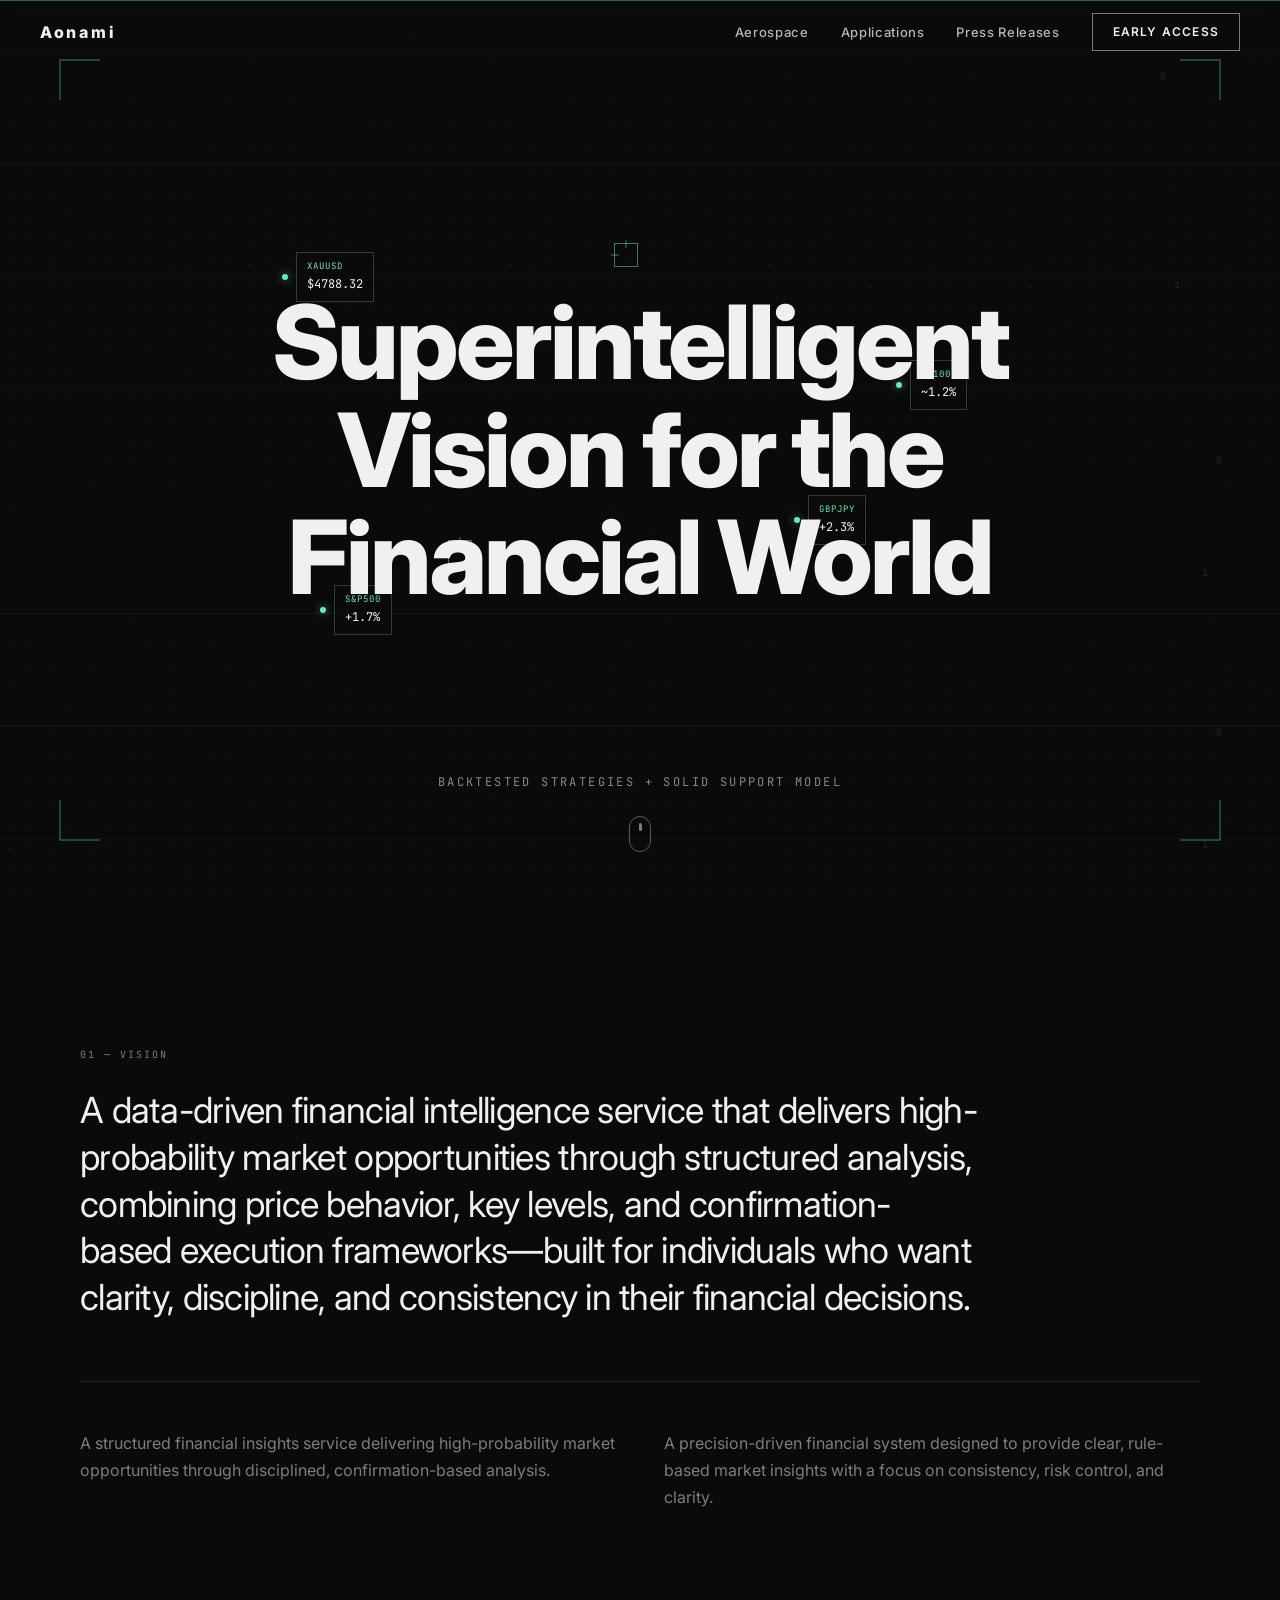
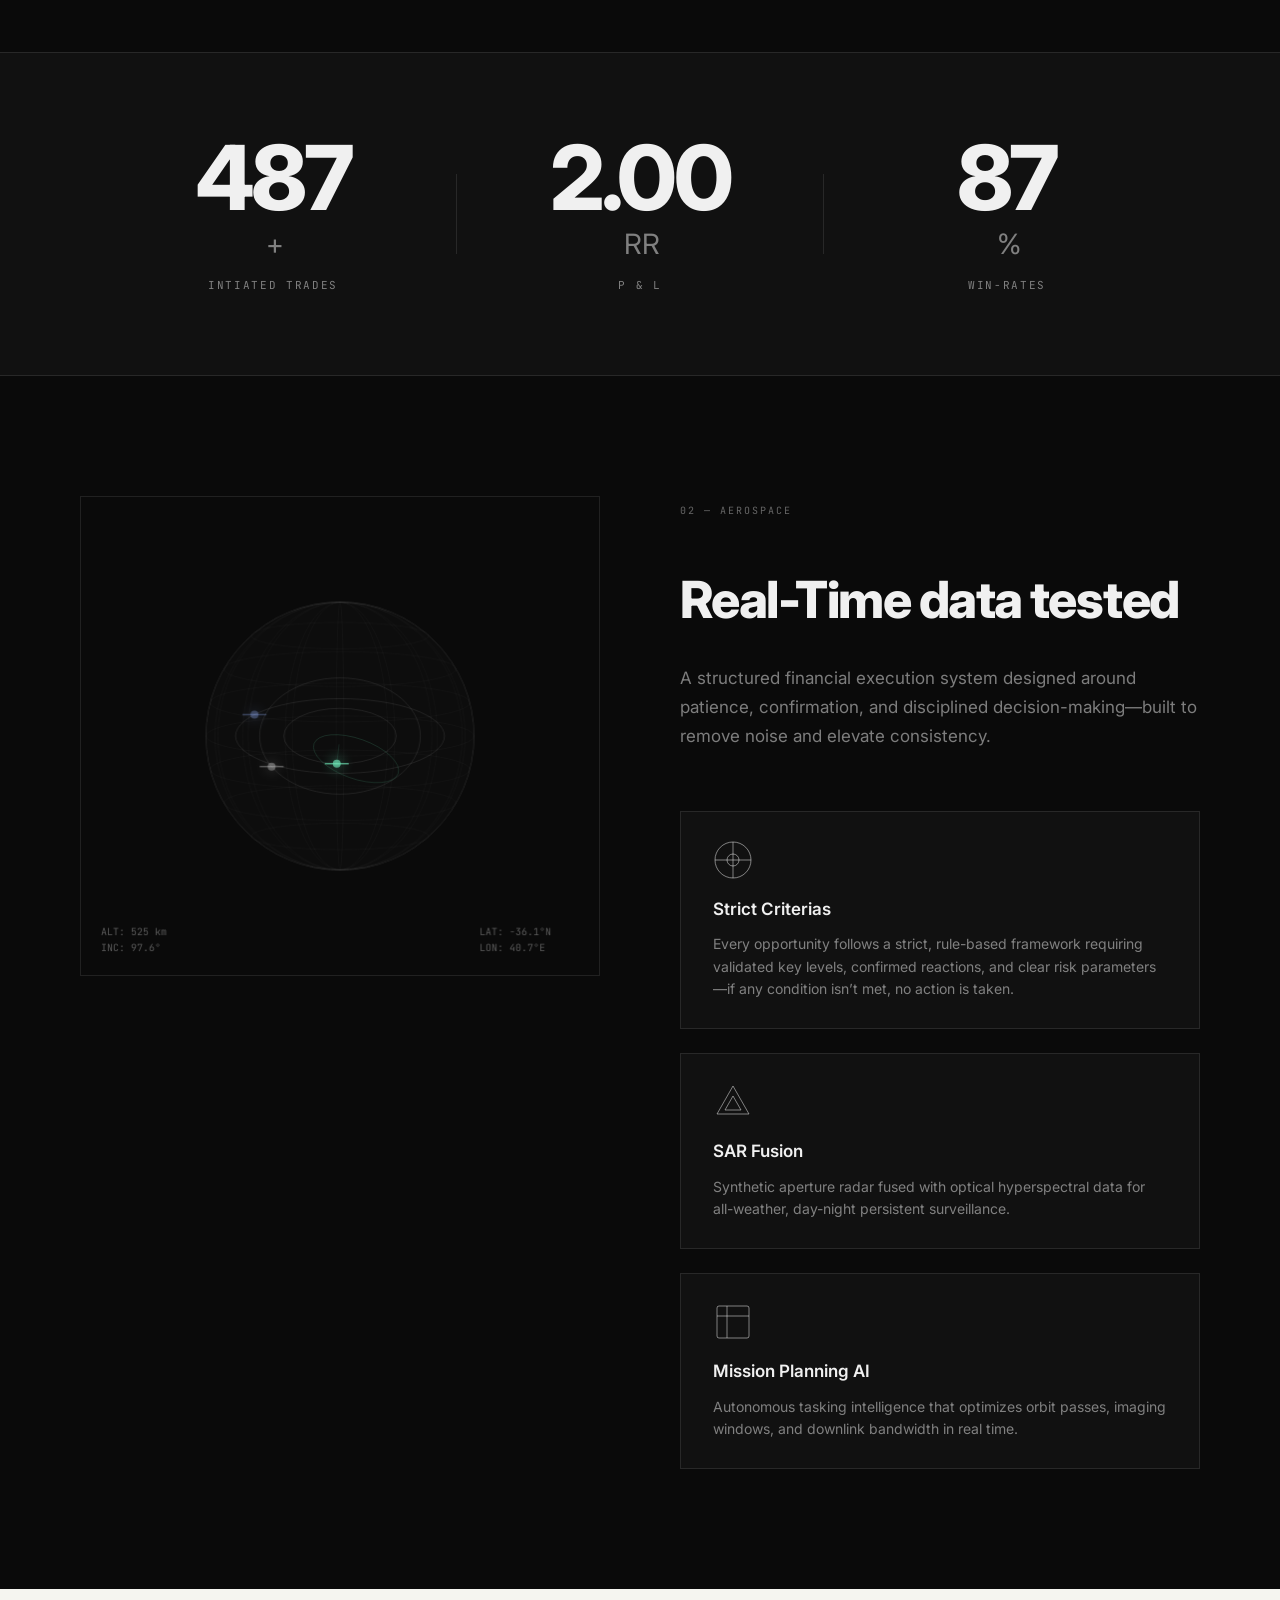
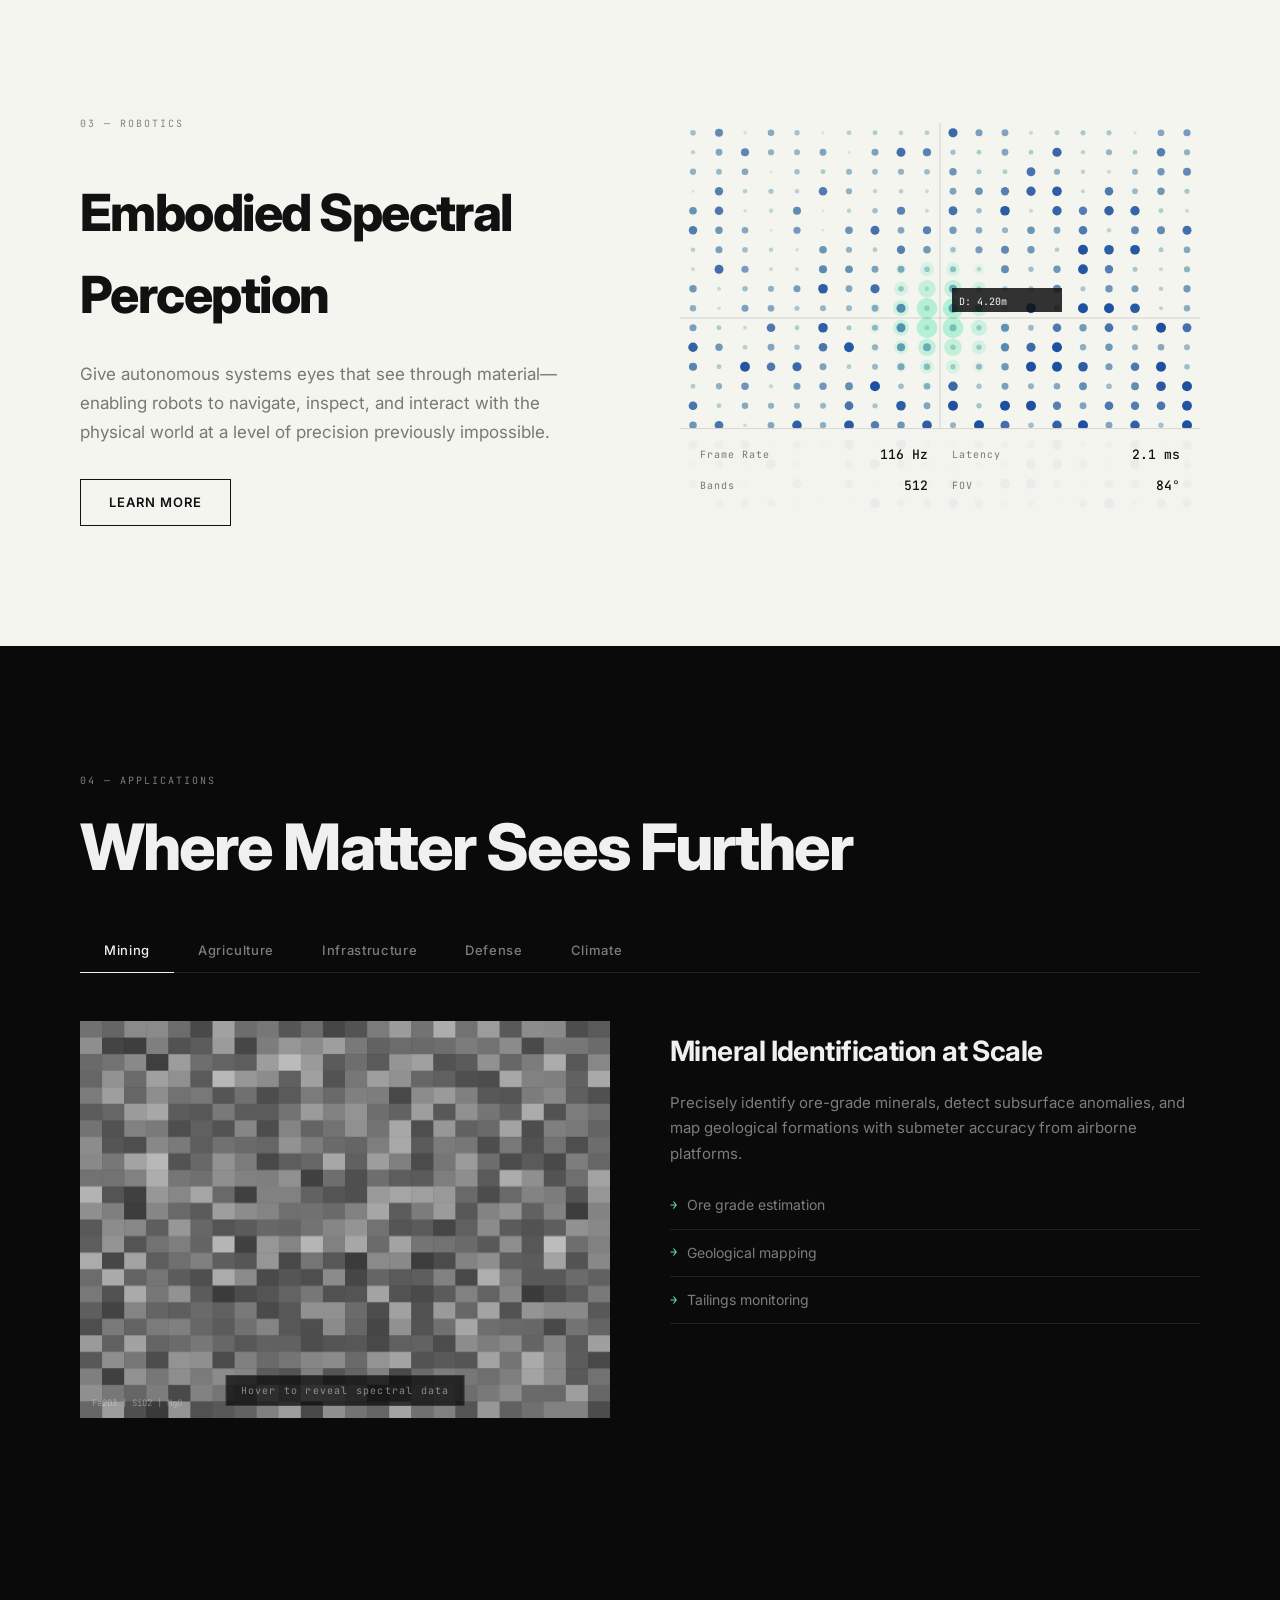
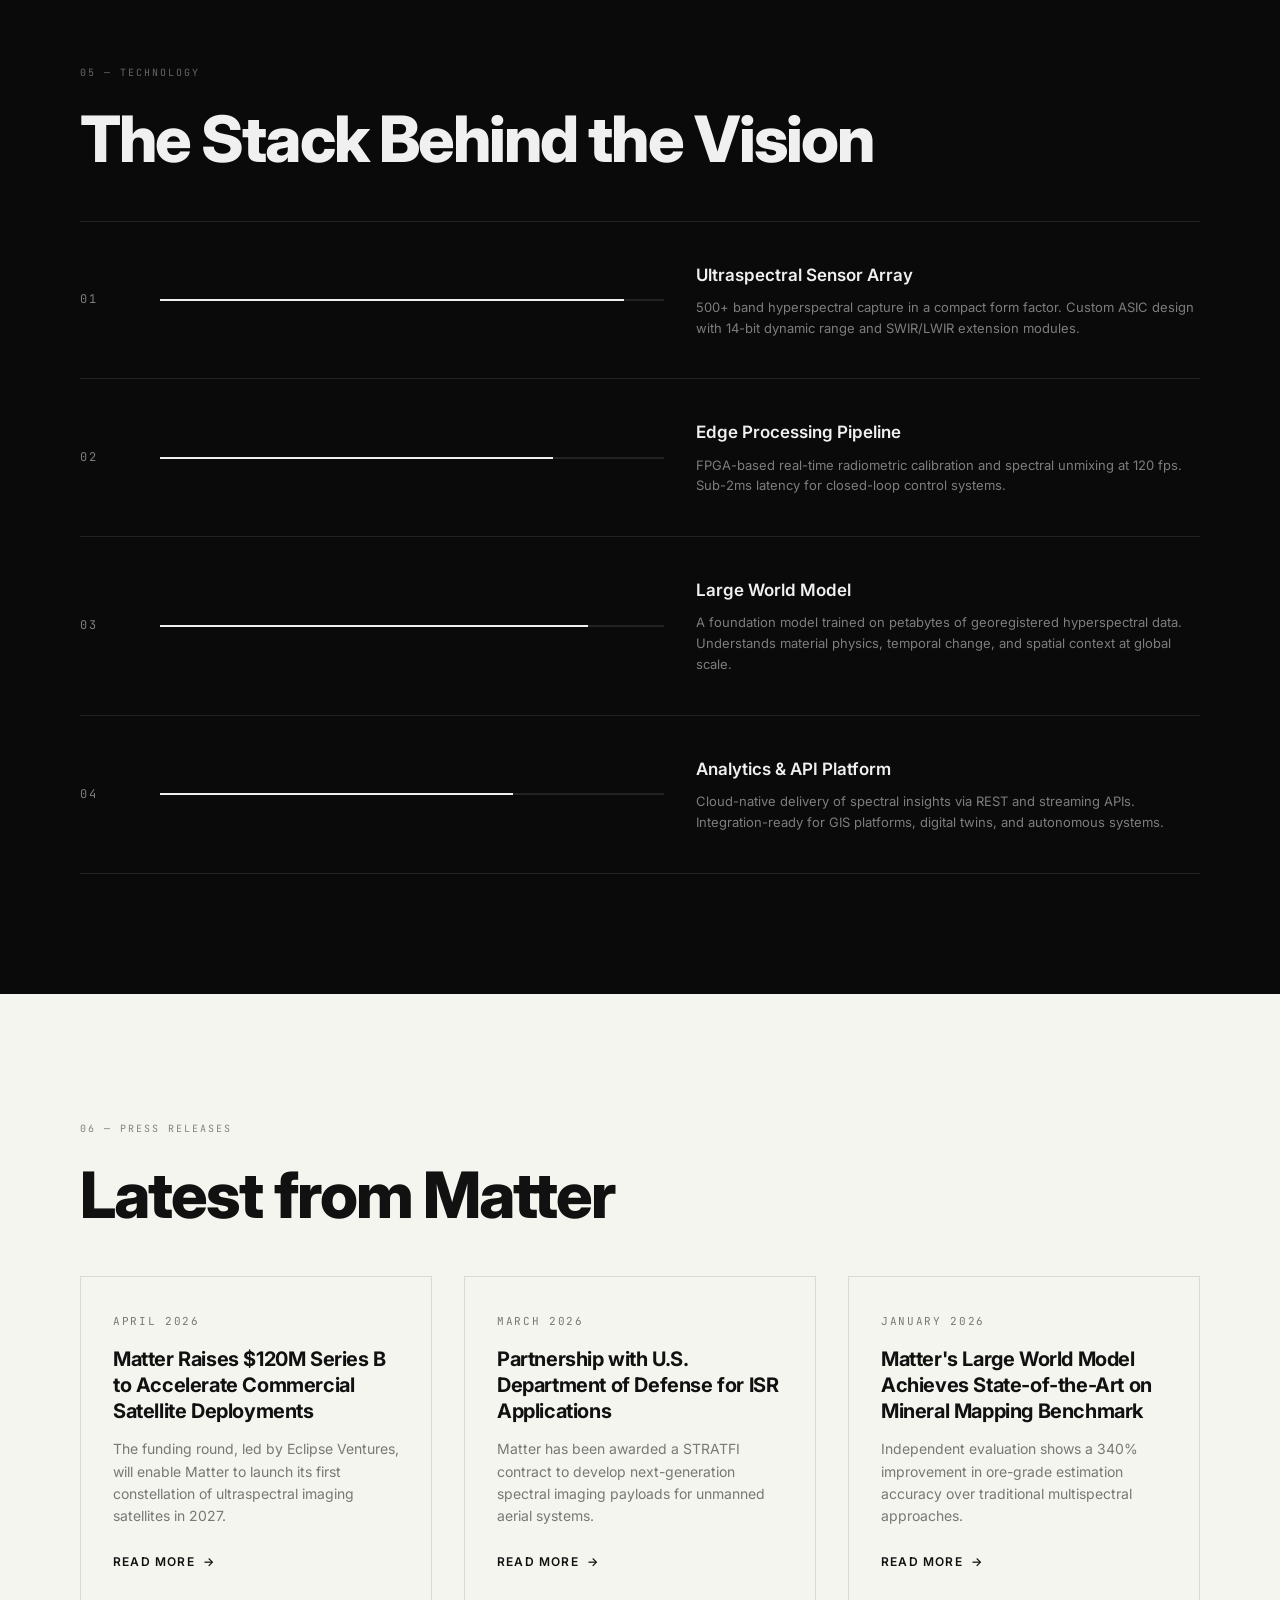
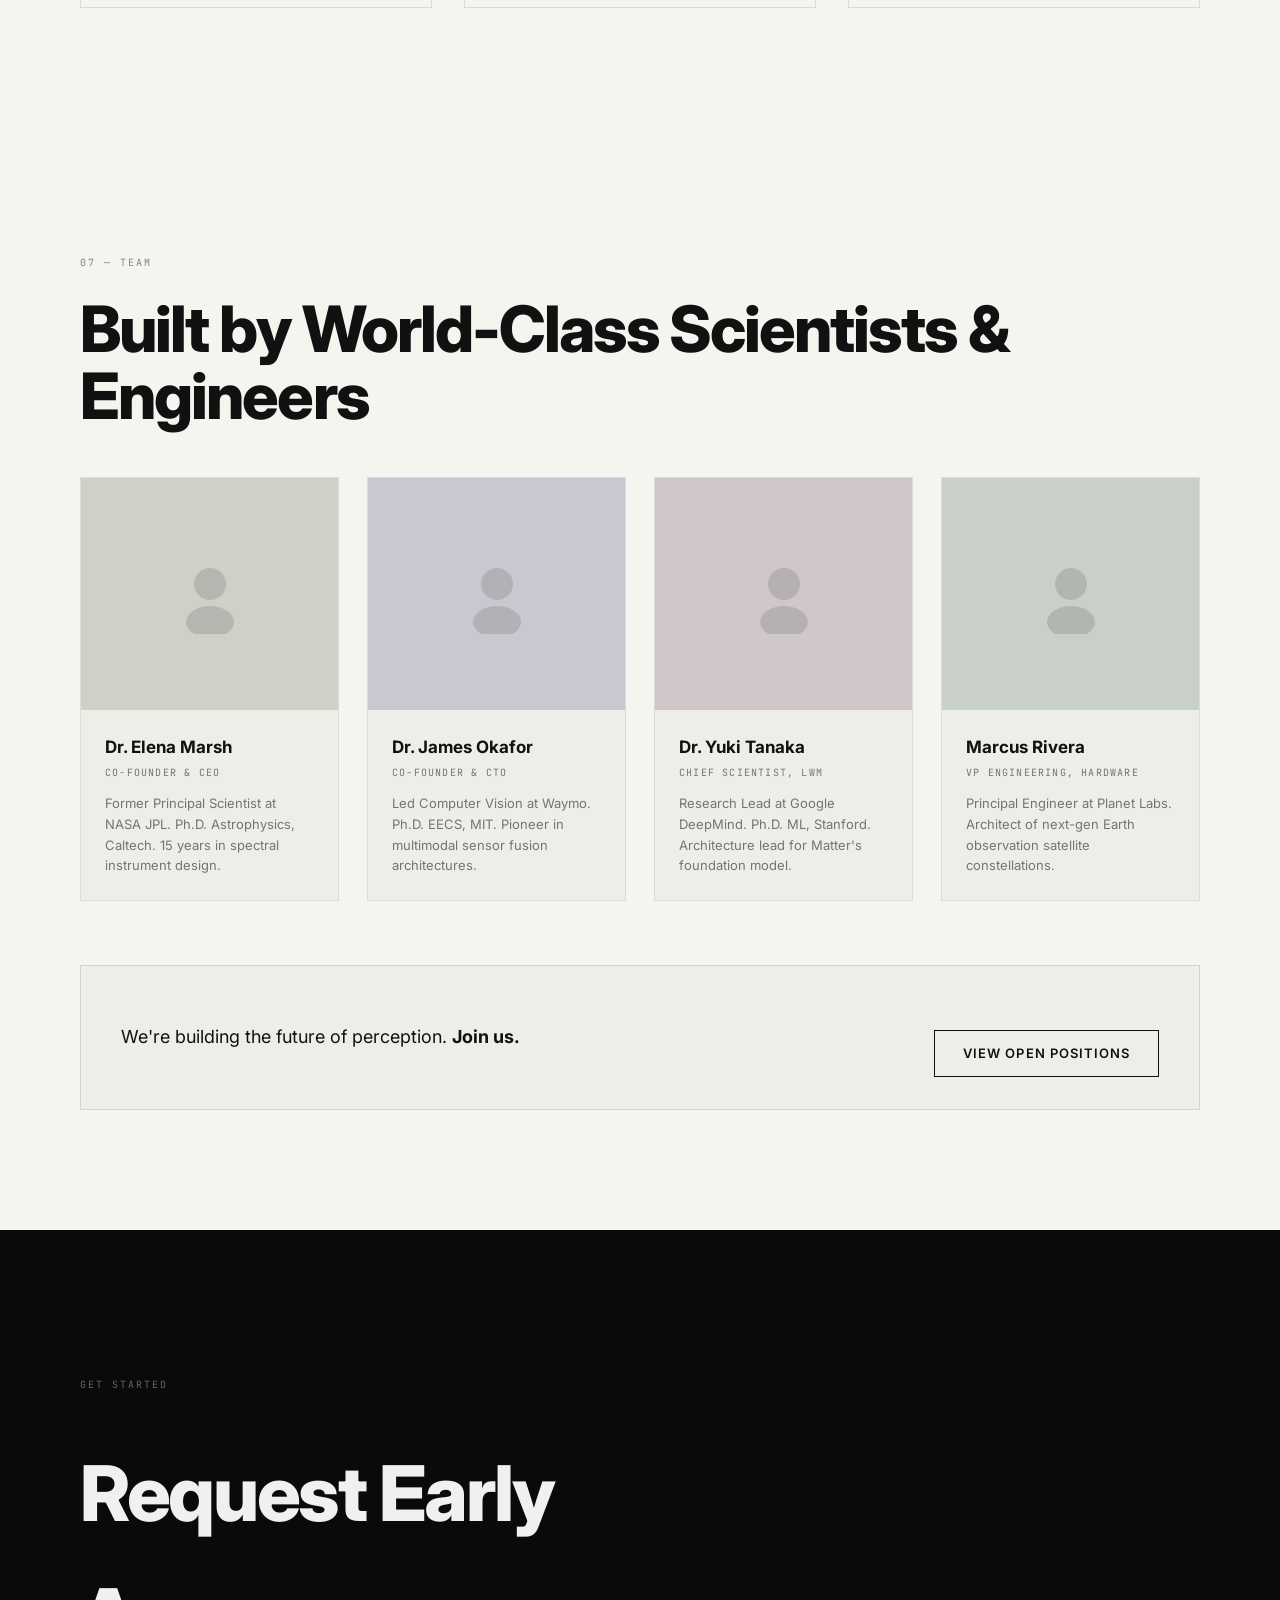
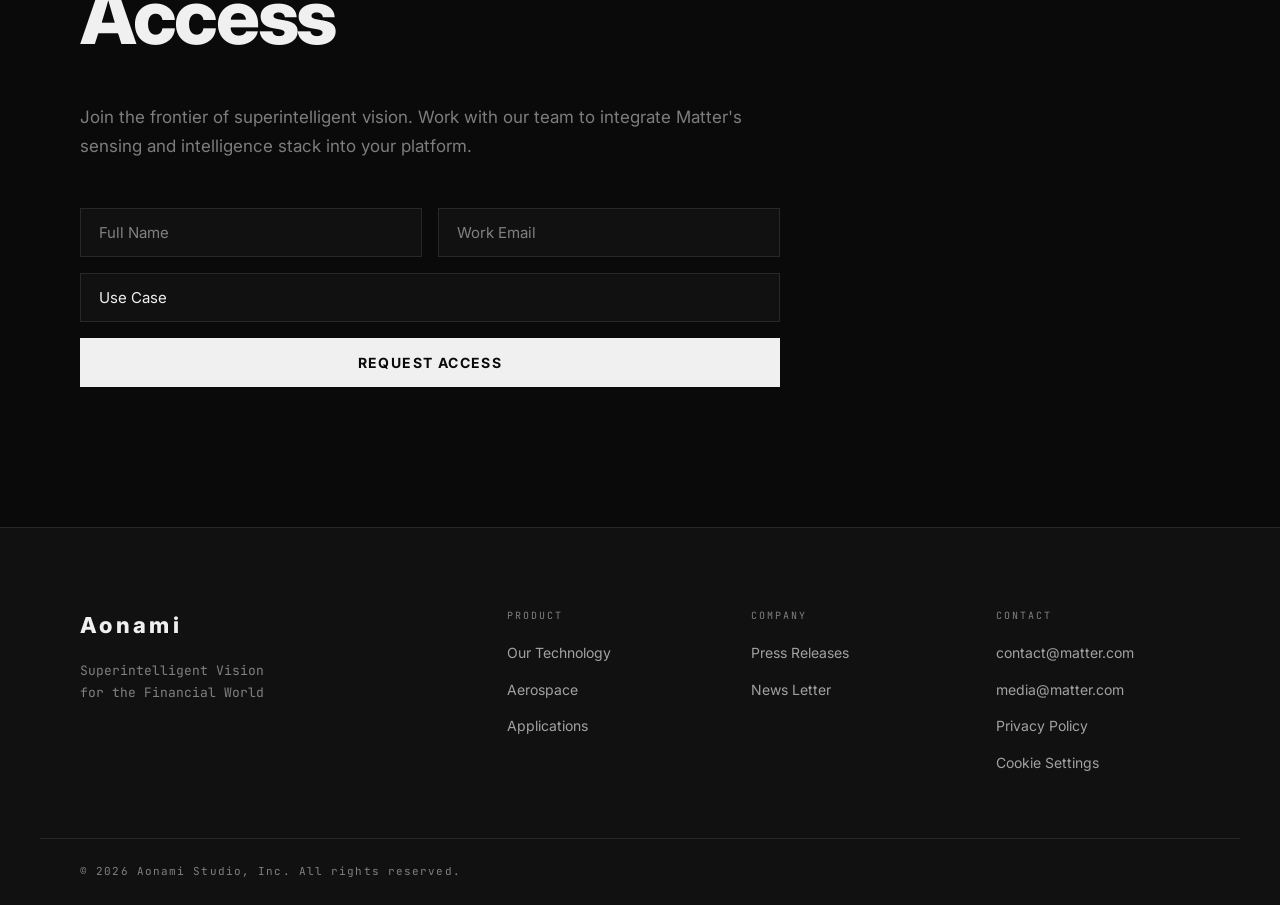
==== index.html @ 0e40943f "Update index.html" ====
<!DOCTYPE html>
<html lang="en">
<head>
  <meta charset="UTF-8" />
  <meta name="viewport" content="width=device-width, initial-scale=1.0" />
  <title>Aonami — Superintelligent Vision for the finance world </title>
  <meta name="description" content="Matter builds breakthrough imaging technology and large world models for superintelligent vision across aerospace, robotics, and applications." />
  <link rel="preconnect" href="https://fonts.googleapis.com" />
  <link rel="preconnect" href="https://fonts.gstatic.com" crossorigin />
  <link href="https://fonts.googleapis.com/css2?family=Inter:wght@300;400;500;600;700;800;900&family=JetBrains+Mono:wght@400;500&display=swap" rel="stylesheet" />
  <link rel="stylesheet" href="style.css" />
</head>
<body>

  <!-- Navigation -->
  <nav id="navbar" class="navbar">
    <div class="nav-inner">
      <a href="#" class="nav-logo" id="logo-link">
        <svg class="logo-svg" viewBox="0 0 80 20" fill="none">
          <text x="0" y="16" font-family="Inter" font-weight="800" font-size="16" fill="currentColor">Aonami</text>
        </svg>
      </a>
      <div class="nav-links" id="nav-links">
        <a href="aerospace.html"    class="nav-link" data-nav="aerospace">Aerospace</a>
        <a href="applications.html" class="nav-link" data-nav="applications">Applications</a>
        <a href="#press"            class="nav-link" data-nav="press">Press Releases</a>
        <a href="#access"           class="nav-cta"  id="early-access-btn">Early Access</a>
      </div>
      <button class="nav-hamburger" id="hamburger" aria-label="Menu">
        <span></span><span></span><span></span>
      </button>
    </div>
  </nav>

  <!-- Mobile Menu -->
  <div class="mobile-menu" id="mobile-menu">
    <div class="mobile-menu-inner">
      <a href="aerospace.html"    class="mobile-link">Aerospace</a>
      <a href="applications.html" class="mobile-link">Applications</a>
      <a href="#press"            class="mobile-link">Press Releases</a>
      <a href="#access"           class="mobile-link mobile-cta">Early Access</a>
    </div>
  </div>

  <!-- ==================== HERO SECTION ==================== -->
  <section class="hero" id="hero">
    <div class="hero-video-wrap">
      <canvas id="hero-canvas"></canvas>
      <div class="hero-scan-overlay">
        <div class="scan-line" id="scan-line"></div>
      </div>
      <!-- Floating technical labels -->
      <div class="tech-label" id="label-1" style="top:28%; left:22%;">
        <span class="label-dot"></span>
        <div class="label-content">
          <span class="label-title mono">XAUUSD</span>
          <span class="label-value mono">$4788.32</span>
        </div>
      </div>
      <div class="tech-label" id="label-2" style="top:55%; left:62%;">
        <span class="label-dot"></span>
        <div class="label-content">
          <span class="label-title mono">GBPJPY</span>
          <span class="label-value mono">+2.3%</span>
        </div>
      </div>
      <div class="tech-label" id="label-3" style="top:40%; left:70%;">
        <span class="label-dot"></span>
        <div class="label-content">
          <span class="label-title mono">NQ100</span>
          <span class="label-value mono">~1.2%</span>
        </div>
      </div>
      <div class="tech-label" id="label-4" style="top:65%; left:25%;">
        <span class="label-dot"></span>
        <div class="label-content">
          <span class="label-title mono">S&P500</span>
          <span class="label-value mono">+1.7%</span>
        </div>
      </div>
      <div class="cross-hair" id="crosshair-1" style="top:27%; left:48%;"></div>
      <div class="cross-hair" id="crosshair-2" style="top:60%; left:35%;"></div>
    </div>

    <div class="hero-content">
      <h1 class="hero-headline" id="hero-headline">
        <span class="hero-line" id="hero-line-1">Superintelligent</span>
        <span class="hero-line" id="hero-line-2">Vision for the</span>
        <span class="hero-line" id="hero-line-3">Financial World</span>
      </h1>
    </div>
    <div class="hero-bottom">
      <p class="hero-sub" id="hero-sub">Backtested Strategies + Solid Support Model</p>
      <div class="scroll-indicator" id="scroll-indicator">
        <div class="scroll-mouse">
          <div class="scroll-wheel"></div>
        </div>
      </div>
    </div>
  </section>

  <!-- ==================== VISION SECTION ==================== -->
  <section class="vision-section" id="vision">
    <div class="container">
      <div class="reveal-block" data-reveal>
        <span class="section-tag mono">01 — VISION</span>
      </div>
      <div class="vision-text-wrap">
        <p class="vision-lead reveal-block" data-reveal>
         A data-driven financial intelligence service that delivers high-probability market opportunities through structured analysis, combining price behavior, key levels, and confirmation-based execution frameworks—built for individuals who want clarity, discipline, and consistency in their financial decisions.
        </p>
        <div class="vision-cols">
          <div class="vision-col reveal-block" data-reveal>
            <p>A structured financial insights service delivering high-probability market opportunities through disciplined, confirmation-based analysis.</p>
          </div>
          <div class="vision-col reveal-block" data-reveal>
            <p>A precision-driven financial system designed to provide clear, rule-based market insights with a focus on consistency, risk control, and clarity.</p>
          </div>
        </div>
      </div>
    </div>
  </section>

  <!-- ==================== COUNTDOWN / STATS ==================== -->
  <section class="stats-section" id="stats">
    <div class="stats-inner">
      <div class="stat-item reveal-block" data-reveal>
        <span class="stat-num" data-count="487">0</span>
        <span class="stat-unit">+</span>
        <span class="stat-label mono">Intiated Trades</span>
      </div>
      <div class="stat-divider"></div>
      <div class="stat-item reveal-block" data-reveal>
        <span class="stat-num" data-count="2:1">0</span>
        <span class="stat-unit">RR</span>
        <span class="stat-label mono">P & L</span>
      </div>
      <div class="stat-divider"></div>
      <div class="stat-item reveal-block" data-reveal>
        <span class="stat-num" data-count="87">0</span>
        <span class="stat-unit">%</span>
        <span class="stat-label mono">Win-rates</span>
      </div>
    </div>
  </section>

  <!-- ==================== AEROSPACE SECTION ==================== -->
  <section class="feature-section dark-section" id="aerospace">
    <div class="feature-sticky-wrap">
      <div class="feature-visual">
        <canvas id="satellite-canvas"></canvas>
      </div>
      <div class="feature-content-stack">
        <div class="feature-intro reveal-block" data-reveal>
          <span class="section-tag mono light-tag">02 — AEROSPACE</span>
          <h2 class="feature-heading">Real-Time data tested</h2>
          <p class="feature-body">A structured financial execution system designed around patience, confirmation, and disciplined decision-making—built to remove noise and elevate consistency.</p>
        </div>
        <div class="feature-cards">
          <div class="feat-card reveal-block" data-reveal>
            <div class="feat-card-icon">
              <svg viewBox="0 0 40 40" fill="none">
                <circle cx="20" cy="20" r="18" stroke="currentColor" stroke-width="1"/>
                <circle cx="20" cy="20" r="6" stroke="currentColor" stroke-width="1"/>
                <line x1="20" y1="2" x2="20" y2="38" stroke="currentColor" stroke-width="1"/>
                <line x1="2" y1="20" x2="38" y2="20" stroke="currentColor" stroke-width="1"/>
              </svg>
            </div>
            <h3>Strict Criterias</h3>
            <p>Every opportunity follows a strict, rule-based framework requiring validated key levels, confirmed reactions, and clear risk parameters—if any condition isn’t met, no action is taken.</p>
          </div>
          <div class="feat-card reveal-block" data-reveal>
            <div class="feat-card-icon">
              <svg viewBox="0 0 40 40" fill="none">
                <path d="M20 4L36 32H4L20 4Z" stroke="currentColor" stroke-width="1"/>
                <path d="M20 14L28 28H12L20 14Z" stroke="currentColor" stroke-width="1"/>
              </svg>
            </div>
            <h3>SAR Fusion</h3>
            <p>Synthetic aperture radar fused with optical hyperspectral data for all-weather, day-night persistent surveillance.</p>
          </div>
          <div class="feat-card reveal-block" data-reveal>
            <div class="feat-card-icon">
              <svg viewBox="0 0 40 40" fill="none">
                <rect x="4" y="4" width="32" height="32" rx="2" stroke="currentColor" stroke-width="1"/>
                <path d="M4 14H36M14 4V36" stroke="currentColor" stroke-width="1"/>
              </svg>
            </div>
            <h3>Mission Planning AI</h3>
            <p>Autonomous tasking intelligence that optimizes orbit passes, imaging windows, and downlink bandwidth in real time.</p>
          </div>
        </div>
      </div>
    </div>
  </section>

  <!-- ==================== ROBOTICS SECTION ==================== -->
  <section class="feature-section light-section" id="robotics">
    <div class="container">
      <div class="split-layout">
        <div class="split-left">
          <span class="section-tag mono dark-tag reveal-block" data-reveal>03 — ROBOTICS</span>
          <h2 class="feature-heading dark reveal-block" data-reveal>Embodied Spectral Perception</h2>
          <p class="feature-body dark reveal-block" data-reveal>Give autonomous systems eyes that see through material—enabling robots to navigate, inspect, and interact with the physical world at a level of precision previously impossible.</p>
          <a href="#access" class="btn-outline dark-btn reveal-block" data-reveal>Learn More</a>
        </div>
        <div class="split-right reveal-block" data-reveal>
          <div class="robotics-visual">
            <canvas id="robotics-canvas"></canvas>
            <div class="spec-overlay">
              <div class="spec-row">
                <span class="mono spec-key">Frame Rate</span>
                <span class="mono spec-val" id="spec-fps">120 Hz</span>
              </div>
              <div class="spec-row">
                <span class="mono spec-key">Latency</span>
                <span class="mono spec-val" id="spec-lat">2.1 ms</span>
              </div>
              <div class="spec-row">
                <span class="mono spec-key">Bands</span>
                <span class="mono spec-val" id="spec-bands">512</span>
              </div>
              <div class="spec-row">
                <span class="mono spec-key">FOV</span>
                <span class="mono spec-val" id="spec-fov">84°</span>
              </div>
            </div>
          </div>
        </div>
      </div>
    </div>
  </section>

  <!-- ==================== APPLICATIONS ==================== -->
  <section class="apps-section" id="applications">
    <div class="container">
      <div class="reveal-block" data-reveal>
        <span class="section-tag mono">04 — APPLICATIONS</span>
        <h2 class="section-heading">Where Matter Sees Further</h2>
      </div>
      <div class="tabs-wrap">
        <div class="tabs-nav" id="tabs-nav">
          <button class="tab-btn active" data-tab="mining" id="tab-mining">Mining</button>
          <button class="tab-btn" data-tab="agriculture" id="tab-agriculture">Agriculture</button>
          <button class="tab-btn" data-tab="infrastructure" id="tab-infrastructure">Infrastructure</button>
          <button class="tab-btn" data-tab="defense" id="tab-defense">Defense</button>
          <button class="tab-btn" data-tab="climate" id="tab-climate">Climate</button>
        </div>
        <div class="tabs-content">
          <div class="tab-panel active" id="panel-mining">
            <div class="tab-visual">
              <canvas id="canvas-mining" class="app-canvas"></canvas>
              <div class="hover-reveal">
                <span class="mono">Hover to reveal spectral data</span>
              </div>
            </div>
            <div class="tab-info">
              <h3>Mineral Identification at Scale</h3>
              <p>Precisely identify ore-grade minerals, detect subsurface anomalies, and map geological formations with submeter accuracy from airborne platforms.</p>
              <ul class="spec-list">
                <li><span class="mono">→</span> Ore grade estimation</li>
                <li><span class="mono">→</span> Geological mapping</li>
                <li><span class="mono">→</span> Tailings monitoring</li>
              </ul>
            </div>
          </div>
          <div class="tab-panel" id="panel-agriculture">
            <div class="tab-visual">
              <canvas id="canvas-agriculture" class="app-canvas"></canvas>
              <div class="hover-reveal">
                <span class="mono">Hover to reveal spectral data</span>
              </div>
            </div>
            <div class="tab-info">
              <h3>Precision Crop Intelligence</h3>
              <p>Detect plant stress, soil moisture variability, and nutrient deficiencies before they become visible to the human eye—enabling targeted interventions.</p>
              <ul class="spec-list">
                <li><span class="mono">→</span> Crop stress detection</li>
                <li><span class="mono">→</span> Yield prediction</li>
                <li><span class="mono">→</span> Irrigation optimization</li>
              </ul>
            </div>
          </div>
          <div class="tab-panel" id="panel-infrastructure">
            <div class="tab-visual">
              <canvas id="canvas-infrastructure" class="app-canvas"></canvas>
              <div class="hover-reveal">
                <span class="mono">Hover to reveal spectral data</span>
              </div>
            </div>
            <div class="tab-info">
              <h3>Structural Integrity Mapping</h3>
              <p>Non-destructive inspection of bridges, pipelines, and buildings at scale. Identify material fatigue, moisture intrusion, and corrosion before failure.</p>
              <ul class="spec-list">
                <li><span class="mono">→</span> Corrosion detection</li>
                <li><span class="mono">→</span> Delamination mapping</li>
                <li><span class="mono">→</span> Thermal anomalies</li>
              </ul>
            </div>
          </div>
          <div class="tab-panel" id="panel-defense">
            <div class="tab-visual">
              <canvas id="canvas-defense" class="app-canvas"></canvas>
              <div class="hover-reveal">
                <span class="mono">Hover to reveal spectral data</span>
              </div>
            </div>
            <div class="tab-info">
              <h3>Intelligence, Surveillance & Reconnaissance</h3>
              <p>All-weather persistent surveillance with material discrimination, camouflage penetration, and autonomous threat classification at theater scale.</p>
              <ul class="spec-list">
                <li><span class="mono">→</span> Camouflage penetration</li>
                <li><span class="mono">→</span> Threat classification</li>
                <li><span class="mono">→</span> Change detection</li>
              </ul>
            </div>
          </div>
          <div class="tab-panel" id="panel-climate">
            <div class="tab-visual">
              <canvas id="canvas-climate" class="app-canvas"></canvas>
              <div class="hover-reveal">
                <span class="mono">Hover to reveal spectral data</span>
              </div>
            </div>
            <div class="tab-info">
              <h3>Environmental Monitoring</h3>
              <p>Track methane emissions, deforestation events, wildfire risk zones, and ocean health indicators with temporal persistence and global coverage.</p>
              <ul class="spec-list">
                <li><span class="mono">→</span> Emissions tracking</li>
                <li><span class="mono">→</span> Wildfire risk</li>
                <li><span class="mono">→</span> Ocean health</li>
              </ul>
            </div>
          </div>
        </div>
      </div>
    </div>
  </section>

  <!-- ==================== TECHNOLOGY SECTION ==================== -->
  <section class="tech-section dark-section" id="technology">
    <div class="container">
      <div class="reveal-block" data-reveal>
        <span class="section-tag mono light-tag">05 — TECHNOLOGY</span>
        <h2 class="section-heading light">The Stack Behind the Vision</h2>
      </div>
      <div class="tech-layers">
        <div class="tech-layer reveal-block" data-reveal>
          <div class="tech-layer-num mono">01</div>
          <div class="tech-layer-bar">
            <div class="tech-bar-fill" style="width:92%"></div>
          </div>
          <div class="tech-layer-info">
            <h3>Ultraspectral Sensor Array</h3>
            <p>500+ band hyperspectral capture in a compact form factor. Custom ASIC design with 14-bit dynamic range and SWIR/LWIR extension modules.</p>
          </div>
        </div>
        <div class="tech-layer reveal-block" data-reveal>
          <div class="tech-layer-num mono">02</div>
          <div class="tech-layer-bar">
            <div class="tech-bar-fill" style="width:78%"></div>
          </div>
          <div class="tech-layer-info">
            <h3>Edge Processing Pipeline</h3>
            <p>FPGA-based real-time radiometric calibration and spectral unmixing at 120 fps. Sub-2ms latency for closed-loop control systems.</p>
          </div>
        </div>
        <div class="tech-layer reveal-block" data-reveal>
          <div class="tech-layer-num mono">03</div>
          <div class="tech-layer-bar">
            <div class="tech-bar-fill" style="width:85%"></div>
          </div>
          <div class="tech-layer-info">
            <h3>Large World Model</h3>
            <p>A foundation model trained on petabytes of georegistered hyperspectral data. Understands material physics, temporal change, and spatial context at global scale.</p>
          </div>
        </div>
        <div class="tech-layer reveal-block" data-reveal>
          <div class="tech-layer-num mono">04</div>
          <div class="tech-layer-bar">
            <div class="tech-bar-fill" style="width:70%"></div>
          </div>
          <div class="tech-layer-info">
            <h3>Analytics & API Platform</h3>
            <p>Cloud-native delivery of spectral insights via REST and streaming APIs. Integration-ready for GIS platforms, digital twins, and autonomous systems.</p>
          </div>
        </div>
      </div>
    </div>
  </section>

  <!-- ==================== PRESS SECTION ==================== -->
  <section class="press-section light-section" id="press">
    <div class="container">
      <div class="reveal-block" data-reveal>
        <span class="section-tag mono dark-tag">06 — PRESS RELEASES</span>
        <h2 class="section-heading dark">Latest from Matter</h2>
      </div>
      <div class="press-grid">
        <article class="press-card reveal-block" data-reveal>
          <span class="press-date mono">April 2026</span>
          <h3 class="press-title">Matter Raises $120M Series B to Accelerate Commercial Satellite Deployments</h3>
          <p class="press-excerpt">The funding round, led by Eclipse Ventures, will enable Matter to launch its first constellation of ultraspectral imaging satellites in 2027.</p>
          <a href="#" class="press-link" aria-label="Read press release">Read More <span class="arrow">→</span></a>
        </article>
        <article class="press-card reveal-block" data-reveal>
          <span class="press-date mono">March 2026</span>
          <h3 class="press-title">Partnership with U.S. Department of Defense for ISR Applications</h3>
          <p class="press-excerpt">Matter has been awarded a STRATFI contract to develop next-generation spectral imaging payloads for unmanned aerial systems.</p>
          <a href="#" class="press-link" aria-label="Read press release">Read More <span class="arrow">→</span></a>
        </article>
        <article class="press-card reveal-block" data-reveal>
          <span class="press-date mono">January 2026</span>
          <h3 class="press-title">Matter's Large World Model Achieves State-of-the-Art on Mineral Mapping Benchmark</h3>
          <p class="press-excerpt">Independent evaluation shows a 340% improvement in ore-grade estimation accuracy over traditional multispectral approaches.</p>
          <a href="#" class="press-link" aria-label="Read press release">Read More <span class="arrow">→</span></a>
        </article>
      </div>
    </div>
  </section>

  <!-- ==================== TEAM SECTION ==================== -->
  <section class="team-section" id="team" style="background:#F5F5F0;">
    <div class="container">
      <div class="reveal-block" data-reveal>
        <span class="section-tag mono dark-tag">07 — TEAM</span>
        <h2 class="section-heading dark">Built by World-Class Scientists & Engineers</h2>
      </div>
      <div class="team-grid">
        <div class="team-card reveal-block" data-reveal>
          <div class="team-avatar" style="background:#D0D0C8;">
            <svg viewBox="0 0 80 80" fill="none"><circle cx="40" cy="30" r="16" fill="#888"/><ellipse cx="40" cy="68" rx="24" ry="16" fill="#888"/></svg>
          </div>
          <div class="team-info">
            <h3>Dr. Elena Marsh</h3>
            <span class="team-role mono">Co-Founder & CEO</span>
            <p>Former Principal Scientist at NASA JPL. Ph.D. Astrophysics, Caltech. 15 years in spectral instrument design.</p>
          </div>
        </div>
        <div class="team-card reveal-block" data-reveal>
          <div class="team-avatar" style="background:#C8C8D0;">
            <svg viewBox="0 0 80 80" fill="none"><circle cx="40" cy="30" r="16" fill="#888"/><ellipse cx="40" cy="68" rx="24" ry="16" fill="#888"/></svg>
          </div>
          <div class="team-info">
            <h3>Dr. James Okafor</h3>
            <span class="team-role mono">Co-Founder & CTO</span>
            <p>Led Computer Vision at Waymo. Ph.D. EECS, MIT. Pioneer in multimodal sensor fusion architectures.</p>
          </div>
        </div>
        <div class="team-card reveal-block" data-reveal>
          <div class="team-avatar" style="background:#D0C8C8;">
            <svg viewBox="0 0 80 80" fill="none"><circle cx="40" cy="30" r="16" fill="#888"/><ellipse cx="40" cy="68" rx="24" ry="16" fill="#888"/></svg>
          </div>
          <div class="team-info">
            <h3>Dr. Yuki Tanaka</h3>
            <span class="team-role mono">Chief Scientist, LWM</span>
            <p>Research Lead at Google DeepMind. Ph.D. ML, Stanford. Architecture lead for Matter's foundation model.</p>
          </div>
        </div>
        <div class="team-card reveal-block" data-reveal>
          <div class="team-avatar" style="background:#C8D0C8;">
            <svg viewBox="0 0 80 80" fill="none"><circle cx="40" cy="30" r="16" fill="#888"/><ellipse cx="40" cy="68" rx="24" ry="16" fill="#888"/></svg>
          </div>
          <div class="team-info">
            <h3>Marcus Rivera</h3>
            <span class="team-role mono">VP Engineering, Hardware</span>
            <p>Principal Engineer at Planet Labs. Architect of next-gen Earth observation satellite constellations.</p>
          </div>
        </div>
      </div>
      <div class="join-bar reveal-block" data-reveal>
        <span>We're building the future of perception. <strong>Join us.</strong></span>
        <a href="#" class="btn-outline dark-btn">View Open Positions</a>
      </div>
    </div>
  </section>

  <!-- ==================== EARLY ACCESS CTA ==================== -->
  <section class="cta-section dark-section" id="access">
    <div class="container">
      <div class="cta-inner reveal-block" data-reveal>
        <span class="section-tag mono light-tag">GET STARTED</span>
        <h2 class="cta-headline">Request Early Access</h2>
        <p class="cta-sub">Join the frontier of superintelligent vision. Work with our team to integrate Matter's sensing and intelligence stack into your platform.</p>
        <form class="access-form" id="access-form">
          <div class="form-row">
            <input type="text" placeholder="Full Name" class="form-input" id="form-name" required />
            <input type="email" placeholder="Work Email" class="form-input" id="form-email" required />
          </div>
          <div class="form-row single">
            <select class="form-input form-select" id="form-use-case" required>
              <option value="" disabled selected>Use Case</option>
              <option value="aerospace">Aerospace</option>
              <option value="robotics">Robotics</option>
              <option value="mining">Mining</option>
              <option value="agriculture">Agriculture</option>
              <option value="infrastructure">Infrastructure</option>
              <option value="defense">Defense</option>
              <option value="other">Other</option>
            </select>
          </div>
          <button type="submit" class="btn-primary" id="form-submit">Request Access</button>
        </form>
      </div>
    </div>
  </section>

  <!-- ==================== FOOTER ==================== -->
  <footer class="site-footer" id="footer">
    <div class="footer-inner">
      <div class="footer-brand">
        <span class="footer-logo">Aonami</span>
        <p class="footer-tagline mono">Superintelligent Vision<br>for the Financial World</p>
      </div>
      <div class="footer-cols">
        <div class="footer-col">
          <span class="footer-col-title mono">Product</span>
          <a href="#technology">Our Technology</a>
          <a href="#aerospace">Aerospace</a>
          <a href="#applications">Applications</a>
        </div>
        <div class="footer-col">
          <span class="footer-col-title mono">Company</span>
          <a href="#press">Press Releases</a>
          <a href="#access">News Letter</a>
        </div>
        <div class="footer-col">
          <span class="footer-col-title mono">Contact</span>
          <a href="mailto:contact@matter.com">contact@matter.com</a>
          <a href="mailto:media@matter.com">media@matter.com</a>
          <a href="#">Privacy Policy</a>
          <a href="#">Cookie Settings</a>
        </div>
      </div>
    </div>
    <div class="footer-bottom">
      <span class="mono">© 2026 Aonami Studio, Inc. All rights reserved.</span>
    </div>
  </footer>

  <script src="script.js"></script>
</body>
</html>
---- style.css ----
/* ============================================================
   MATTER — MAIN STYLESHEET
   Flat background, no gradients/glassmorphism
   ============================================================ */

/* ---- TOKENS ---- */
:root {
  --color-bg: #0A0A0A;
  --color-bg-light: #F5F5F0;
  --color-surface: #111111;
  --color-surface-2: #181818;
  --color-text: #F0F0F0;
  --color-text-dim: rgba(240,240,240,0.5);
  --color-text-dark: #111111;
  --color-text-dark-dim: rgba(17,17,17,0.55);
  --color-accent: #E8E0D0;
  --color-accent-2: #C8C0B0;
  --color-border: rgba(240,240,240,0.1);
  --color-border-dark: rgba(17,17,17,0.12);
  --color-dot: #6EE7B7;
  --font-sans: 'Inter', system-ui, sans-serif;
  --font-mono: 'JetBrains Mono', 'Courier New', monospace;
  --nav-h: 64px;
  --ease-out: cubic-bezier(0.16, 1, 0.3, 1);
  --ease-in-out: cubic-bezier(0.45, 0, 0.55, 1);
  --trans-fast: 0.2s;
  --trans-med: 0.45s;
  --trans-slow: 0.8s;
}

/* ---- RESET ---- */
*, *::before, *::after { box-sizing: border-box; margin: 0; padding: 0; }
html { scroll-behavior: smooth; font-size: 16px; }
body {
  font-family: var(--font-sans);
  background: var(--color-bg);
  color: var(--color-text);
  overflow-x: hidden;
  line-height: 1.6;
  -webkit-font-smoothing: antialiased;
}
a { text-decoration: none; color: inherit; }
ul { list-style: none; }
button { cursor: pointer; font-family: inherit; }
input, select, textarea { font-family: inherit; }
.mono { font-family: var(--font-mono); }

/* ---- LAYOUT ---- */
.container {
  max-width: 1200px;
  margin: 0 auto;
  padding: 0 40px;
}
section { position: relative; }

/* ============================================================
   NAVIGATION
   ============================================================ */
.navbar {
  position: fixed;
  top: 0; left: 0; right: 0;
  z-index: 1000;
  height: var(--nav-h);
  background: transparent;
  transition: background var(--trans-med) var(--ease-out),
              border-bottom var(--trans-med) var(--ease-out);
}
.navbar.scrolled {
  background: rgba(10,10,10,0.97);
  border-bottom: 1px solid var(--color-border);
}
.navbar.light-nav {
  background: rgba(245,245,240,0.97);
  border-bottom: 1px solid var(--color-border-dark);
}
.nav-inner {
  max-width: 1400px;
  margin: 0 auto;
  padding: 0 40px;
  height: 100%;
  display: flex;
  align-items: center;
  justify-content: space-between;
}
.nav-logo {
  font-family: var(--font-sans);
  font-weight: 800;
  font-size: 18px;
  letter-spacing: 0.15em;
  color: var(--color-text);
  transition: opacity var(--trans-fast);
  display: flex;
  align-items: center;
}
.nav-logo .logo-svg { height: 20px; width: auto; }
.navbar.light-nav .nav-logo { color: var(--color-text-dark); }
.nav-logo:hover { opacity: 0.7; }

.nav-links {
  display: flex;
  align-items: center;
  gap: 32px;
}
.nav-link {
  font-size: 13px;
  font-weight: 500;
  letter-spacing: 0.05em;
  color: rgba(240,240,240,0.75);
  transition: color var(--trans-fast);
  position: relative;
}
.nav-link::after {
  content: '';
  position: absolute;
  bottom: -4px; left: 0;
  width: 0; height: 1px;
  background: currentColor;
  transition: width var(--trans-med) var(--ease-out);
}
.nav-link:hover { color: var(--color-text); }
.nav-link:hover::after { width: 100%; }
.navbar.light-nav .nav-link { color: rgba(17,17,17,0.65); }
.navbar.light-nav .nav-link:hover { color: var(--color-text-dark); }

.nav-cta {
  font-size: 12px;
  font-weight: 600;
  letter-spacing: 0.1em;
  text-transform: uppercase;
  padding: 8px 20px;
  border: 1px solid rgba(240,240,240,0.5);
  color: var(--color-text);
  transition: background var(--trans-fast), color var(--trans-fast), border-color var(--trans-fast);
}
.nav-cta:hover {
  background: var(--color-text);
  color: var(--color-bg);
}
.navbar.light-nav .nav-cta {
  border-color: rgba(17,17,17,0.4);
  color: var(--color-text-dark);
}
.navbar.light-nav .nav-cta:hover {
  background: var(--color-text-dark);
  color: var(--color-bg-light);
}

.nav-hamburger {
  display: none;
  flex-direction: column;
  gap: 5px;
  background: none;
  border: none;
  padding: 6px;
}
.nav-hamburger span {
  display: block;
  width: 22px; height: 1.5px;
  background: var(--color-text);
  transition: transform var(--trans-med), opacity var(--trans-med);
}
.navbar.light-nav .nav-hamburger span { background: var(--color-text-dark); }

/* MOBILE MENU */
.mobile-menu {
  position: fixed;
  top: 0; left: 0; right: 0; bottom: 0;
  z-index: 999;
  background: var(--color-bg);
  display: flex;
  align-items: center;
  justify-content: center;
  opacity: 0;
  pointer-events: none;
  transition: opacity var(--trans-med) var(--ease-out);
}
.mobile-menu.open {
  opacity: 1;
  pointer-events: all;
}
.mobile-menu-inner {
  display: flex;
  flex-direction: column;
  align-items: center;
  gap: 28px;
}
.mobile-link {
  font-size: 28px;
  font-weight: 700;
  letter-spacing: -0.02em;
  color: var(--color-text);
  transform: translateY(20px);
  opacity: 0;
  transition: transform var(--trans-slow) var(--ease-out), opacity var(--trans-slow) var(--ease-out);
}
.mobile-menu.open .mobile-link {
  transform: none;
  opacity: 1;
}
.mobile-menu.open .mobile-link:nth-child(1) { transition-delay: 0.05s; }
.mobile-menu.open .mobile-link:nth-child(2) { transition-delay: 0.10s; }
.mobile-menu.open .mobile-link:nth-child(3) { transition-delay: 0.15s; }
.mobile-menu.open .mobile-link:nth-child(4) { transition-delay: 0.20s; }
.mobile-menu.open .mobile-link:nth-child(5) { transition-delay: 0.25s; }
.mobile-menu.open .mobile-link:nth-child(6) { transition-delay: 0.30s; }
.mobile-menu.open .mobile-link:nth-child(7) { transition-delay: 0.35s; }
.mobile-cta {
  font-size: 14px !important;
  padding: 12px 32px;
  border: 1px solid rgba(240,240,240,0.4);
  margin-top: 12px;
}

/* ============================================================
   HERO SECTION
   ============================================================ */
.hero {
  position: relative;
  width: 100%;
  height: 100vh;
  min-height: 700px;
  background: #0A0A0A;
  overflow: hidden;
  display: flex;
  flex-direction: column;
  align-items: center;
  justify-content: center;
}
.hero-video-wrap {
  position: absolute;
  inset: 0;
  overflow: hidden;
}
#hero-canvas {
  width: 100%;
  height: 100%;
  display: block;
}
.hero-scan-overlay {
  position: absolute;
  inset: 0;
  pointer-events: none;
}
.scan-line {
  position: absolute;
  left: 0; right: 0;
  height: 1px;
  background: rgba(110, 231, 183, 0.4);
  top: 0;
  animation: scanDown 4s linear infinite;
  box-shadow: 0 0 20px rgba(110,231,183,0.3);
}
@keyframes scanDown {
  0%   { top: 0; opacity: 0; }
  5%   { opacity: 1; }
  95%  { opacity: 1; }
  100% { top: 100%; opacity: 0; }
}

/* Tech Labels */
.tech-label {
  position: absolute;
  display: flex;
  align-items: center;
  gap: 8px;
  opacity: 0;
  transform: translateX(-12px);
  animation: labelIn 0.8s var(--ease-out) forwards;
  pointer-events: none;
}
.tech-label:nth-child(1) { animation-delay: 1.2s; }
.tech-label:nth-child(2) { animation-delay: 1.6s; }
.tech-label:nth-child(3) { animation-delay: 2.0s; }
.tech-label:nth-child(4) { animation-delay: 2.4s; }
@keyframes labelIn {
  to { opacity: 1; transform: none; }
}
.label-dot {
  width: 6px; height: 6px;
  border-radius: 50%;
  background: var(--color-dot);
  box-shadow: 0 0 8px rgba(110,231,183,0.6);
  flex-shrink: 0;
  animation: dotPulse 2s ease-in-out infinite;
}
@keyframes dotPulse {
  0%, 100% { opacity: 1; transform: scale(1); }
  50% { opacity: 0.6; transform: scale(1.4); }
}
.label-content {
  display: flex;
  flex-direction: column;
  gap: 2px;
  background: rgba(10,10,10,0.7);
  border: 1px solid rgba(110,231,183,0.25);
  padding: 6px 10px;
}
.label-title {
  font-size: 9px;
  letter-spacing: 0.12em;
  color: var(--color-dot);
  text-transform: uppercase;
}
.label-value {
  font-size: 12px;
  color: var(--color-text);
}
.cross-hair {
  position: absolute;
  width: 24px; height: 24px;
  border: 1px solid rgba(110,231,183,0.5);
  opacity: 0;
  animation: crossIn 0.5s var(--ease-out) forwards;
  pointer-events: none;
}
.cross-hair::before, .cross-hair::after {
  content: '';
  position: absolute;
  background: rgba(110,231,183,0.5);
}
.cross-hair::before { width: 1px; height: 8px; left: 50%; top: -4px; transform: translateX(-50%); }
.cross-hair::after  { height: 1px; width: 8px; top: 50%; left: -4px; transform: translateY(-50%); }
#crosshair-1 { animation-delay: 1.8s; }
#crosshair-2 { animation-delay: 2.2s; }
@keyframes crossIn { to { opacity: 1; } }

.hero-content {
  position: relative;
  z-index: 10;
  text-align: center;
  padding: 0 24px;
}
.hero-headline {
  font-size: clamp(48px, 8vw, 110px);
  font-weight: 800;
  letter-spacing: -0.03em;
  line-height: 1.0;
  color: var(--color-text);
  display: flex;
  flex-direction: column;
  gap: 0.05em;
}
.hero-line {
  display: block;
  opacity: 0;
  transform: translateY(40px);
  animation: lineUp 1s var(--ease-out) forwards;
}
#hero-line-1 { animation-delay: 0.3s; }
#hero-line-2 { animation-delay: 0.5s; }
#hero-line-3 { animation-delay: 0.7s; }
@keyframes lineUp {
  to { opacity: 1; transform: none; }
}

.hero-bottom {
  position: absolute;
  bottom: 48px;
  left: 50%;
  transform: translateX(-50%);
  display: flex;
  flex-direction: column;
  align-items: center;
  gap: 24px;
  z-index: 10;
}
.hero-sub {
  font-family: var(--font-mono);
  font-size: 12px;
  letter-spacing: 0.2em;
  color: rgba(240,240,240,0.55);
  text-transform: uppercase;
  opacity: 0;
  animation: fadeUp 0.8s var(--ease-out) 1.2s forwards;
}
@keyframes fadeUp {
  from { opacity: 0; transform: translateY(16px); }
  to   { opacity: 1; transform: none; }
}
.scroll-indicator {
  opacity: 0;
  animation: fadeUp 0.8s var(--ease-out) 1.5s forwards;
}
.scroll-mouse {
  width: 22px; height: 36px;
  border: 1px solid rgba(240,240,240,0.35);
  border-radius: 11px;
  display: flex;
  justify-content: center;
  padding-top: 6px;
}
.scroll-wheel {
  width: 3px; height: 8px;
  background: rgba(240,240,240,0.5);
  border-radius: 2px;
  animation: wheelDown 2s ease-in-out infinite;
}
@keyframes wheelDown {
  0%, 100% { transform: translateY(0); opacity: 1; }
  70%       { transform: translateY(10px); opacity: 0; }
}

/* ============================================================
   REVEAL ANIMATION (scroll-driven)
   ============================================================ */
[data-reveal] {
  opacity: 0;
  transform: translateY(30px);
  transition: opacity 0.8s var(--ease-out), transform 0.8s var(--ease-out);
}
[data-reveal].revealed {
  opacity: 1;
  transform: none;
}

/* ============================================================
   SECTION TAGS & HEADINGS
   ============================================================ */
.section-tag {
  display: inline-block;
  font-size: 10px;
  letter-spacing: 0.2em;
  text-transform: uppercase;
  color: var(--color-text-dim);
  margin-bottom: 24px;
}
.section-tag.light-tag { color: rgba(240,240,240,0.4); }
.section-tag.dark-tag  { color: rgba(17,17,17,0.5); }

.section-heading {
  font-size: clamp(36px, 5vw, 64px);
  font-weight: 800;
  letter-spacing: -0.03em;
  line-height: 1.05;
  color: var(--color-text);
  margin-bottom: 48px;
}
.section-heading.dark  { color: var(--color-text-dark); }
.section-heading.light { color: var(--color-text); }

/* ============================================================
   VISION SECTION
   ============================================================ */
.vision-section {
  background: #0A0A0A;
  padding: 140px 0;
}
.vision-lead {
  font-size: clamp(22px, 3vw, 36px);
  font-weight: 400;
  letter-spacing: -0.02em;
  line-height: 1.3;
  color: var(--color-text);
  max-width: 900px;
  margin-bottom: 60px;
}
.vision-cols {
  display: grid;
  grid-template-columns: 1fr 1fr;
  gap: 48px;
  border-top: 1px solid var(--color-border);
  padding-top: 48px;
}
.vision-col { color: var(--color-text-dim); font-size: 16px; line-height: 1.7; }

/* ============================================================
   STATS SECTION
   ============================================================ */
.stats-section {
  background: #111111;
  border-top: 1px solid var(--color-border);
  border-bottom: 1px solid var(--color-border);
  padding: 80px 0;
}
.stats-inner {
  max-width: 1100px;
  margin: 0 auto;
  padding: 0 40px;
  display: flex;
  align-items: center;
  justify-content: space-between;
  gap: 40px;
}
.stat-item {
  display: flex;
  flex-direction: column;
  align-items: center;
  text-align: center;
  flex: 1;
}
.stat-num {
  font-size: clamp(56px, 7vw, 96px);
  font-weight: 800;
  letter-spacing: -0.04em;
  line-height: 1;
  color: var(--color-text);
}
.stat-unit {
  font-size: 28px;
  font-weight: 400;
  color: var(--color-text-dim);
  margin-left: 4px;
}
.stat-label {
  font-size: 11px;
  letter-spacing: 0.15em;
  text-transform: uppercase;
  color: var(--color-text-dim);
  margin-top: 10px;
}
.stat-divider {
  width: 1px;
  height: 80px;
  background: var(--color-border);
}

/* ============================================================
   FEATURE SECTIONS
   ============================================================ */
.dark-section { background: #0A0A0A; }
.light-section { background: #F5F5F0; }

.feature-section { padding: 120px 0; }
.feature-sticky-wrap {
  max-width: 1200px;
  margin: 0 auto;
  padding: 0 40px;
  display: grid;
  grid-template-columns: 1fr 1fr;
  gap: 80px;
  align-items: start;
}
.feature-visual {
  position: sticky;
  top: 100px;
}
.feature-visual canvas {
  width: 100%;
  min-height: 480px;
  display: block;
  border: 1px solid var(--color-border);
}
.feature-content-stack { display: flex; flex-direction: column; gap: 60px; }
.feature-intro {}
.feature-heading {
  font-size: clamp(36px, 4vw, 64px);
  font-weight: 800;
  letter-spacing: -0.03em;
  color: var(--color-text);
  margin-bottom: 24px;
  margin-top: 16px;
}
.feature-heading.dark { color: var(--color-text-dark); }
.feature-body { font-size: 17px; line-height: 1.7; color: var(--color-text-dim); }
.feature-body.dark { color: var(--color-text-dark-dim); }

.feature-cards {
  display: flex;
  flex-direction: column;
  gap: 24px;
}
.feat-card {
  padding: 28px 32px;
  border: 1px solid var(--color-border);
  background: #111111;
  transition: background var(--trans-fast), border-color var(--trans-fast), transform var(--trans-med) var(--ease-out);
}
.feat-card:hover {
  background: #181818;
  border-color: rgba(240,240,240,0.2);
  transform: translateY(-3px);
}
.feat-card-icon {
  width: 40px; height: 40px;
  color: rgba(240,240,240,0.5);
  margin-bottom: 16px;
  transition: color var(--trans-fast);
}
.feat-card:hover .feat-card-icon { color: var(--color-text); }
.feat-card h3 { font-size: 17px; font-weight: 600; margin-bottom: 10px; }
.feat-card p  { font-size: 14px; line-height: 1.6; color: var(--color-text-dim); }

/* ============================================================
   ROBOTICS SPLIT
   ============================================================ */
.split-layout {
  display: grid;
  grid-template-columns: 1fr 1fr;
  gap: 80px;
  align-items: center;
}
.split-left {}
.split-right {}
.robotics-visual {
  position: relative;
  background: var(--color-bg-light);
}
#robotics-canvas {
  width: 100%;
  display: block;
  aspect-ratio: 4/3;
}
.spec-overlay {
  position: absolute;
  bottom: 0; left: 0; right: 0;
  padding: 16px 20px;
  background: rgba(245,245,240,0.95);
  border-top: 1px solid var(--color-border-dark);
  display: grid;
  grid-template-columns: 1fr 1fr;
  gap: 10px 24px;
}
.spec-row { display: flex; justify-content: space-between; align-items: center; }
.spec-key { font-size: 10px; letter-spacing: 0.1em; color: var(--color-text-dark-dim); }
.spec-val { font-size: 13px; color: var(--color-text-dark); font-weight: 500; }

.btn-outline {
  display: inline-block;
  margin-top: 32px;
  padding: 12px 28px;
  border: 1.5px solid;
  font-size: 13px;
  font-weight: 600;
  letter-spacing: 0.08em;
  text-transform: uppercase;
  transition: background var(--trans-fast), color var(--trans-fast);
}
.btn-outline.dark-btn {
  border-color: var(--color-text-dark);
  color: var(--color-text-dark);
}
.btn-outline.dark-btn:hover {
  background: var(--color-text-dark);
  color: var(--color-bg-light);
}
.btn-outline.light-btn {
  border-color: var(--color-text);
  color: var(--color-text);
}
.btn-outline.light-btn:hover {
  background: var(--color-text);
  color: var(--color-bg);
}

/* ============================================================
   APPLICATIONS / TABS
   ============================================================ */
.apps-section {
  background: #0A0A0A;
  padding: 120px 0;
}
.tabs-wrap { margin-top: 48px; }
.tabs-nav {
  display: flex;
  gap: 0;
  border-bottom: 1px solid var(--color-border);
  margin-bottom: 48px;
}
.tab-btn {
  background: none;
  border: none;
  color: var(--color-text-dim);
  font-size: 13px;
  font-weight: 500;
  letter-spacing: 0.05em;
  padding: 14px 24px;
  position: relative;
  transition: color var(--trans-fast);
}
.tab-btn::after {
  content: '';
  position: absolute;
  bottom: -1px; left: 0; right: 0;
  height: 1px;
  background: var(--color-text);
  transform: scaleX(0);
  transition: transform var(--trans-med) var(--ease-out);
}
.tab-btn:hover { color: var(--color-text); }
.tab-btn.active { color: var(--color-text); }
.tab-btn.active::after { transform: scaleX(1); }

.tab-panel {
  display: none;
  grid-template-columns: 1fr 1fr;
  gap: 60px;
  align-items: start;
}
.tab-panel.active { display: grid; }

.tab-visual {
  position: relative;
  overflow: hidden;
}
.app-canvas { width: 100%; display: block; aspect-ratio: 4/3; }
.hover-reveal {
  position: absolute;
  bottom: 12px; left: 50%; transform: translateX(-50%);
  background: rgba(10,10,10,0.75);
  border: 1px solid var(--color-border);
  padding: 6px 14px;
  font-size: 10px;
  letter-spacing: 0.12em;
  color: var(--color-text-dim);
  pointer-events: none;
  opacity: 1;
  transition: opacity var(--trans-med);
}
.tab-visual:hover .hover-reveal { opacity: 0; }

.tab-info { padding-top: 8px; }
.tab-info h3 { font-size: 28px; font-weight: 700; letter-spacing: -0.02em; margin-bottom: 16px; }
.tab-info p  { font-size: 15px; line-height: 1.7; color: var(--color-text-dim); margin-bottom: 28px; }

.spec-list { display: flex; flex-direction: column; gap: 12px; }
.spec-list li {
  font-size: 14px;
  color: var(--color-text-dim);
  display: flex;
  align-items: center;
  gap: 10px;
  padding-bottom: 12px;
  border-bottom: 1px solid var(--color-border);
}
.spec-list li .mono { color: var(--color-dot); font-size: 12px; }

/* ============================================================
   TECHNOLOGY SECTION
   ============================================================ */
.tech-section { padding: 120px 0; }
.tech-layers { display: flex; flex-direction: column; gap: 0; }
.tech-layer {
  display: grid;
  grid-template-columns: 48px 1fr 1fr;
  gap: 32px;
  align-items: center;
  padding: 40px 0;
  border-top: 1px solid var(--color-border);
  transition: background var(--trans-fast);
  cursor: default;
}
.tech-layer:last-child { border-bottom: 1px solid var(--color-border); }
.tech-layer:hover { background: #111111; padding-left: 16px; padding-right: 16px; margin-left: -16px; margin-right: -16px; }

.tech-layer-num {
  font-size: 12px;
  letter-spacing: 0.2em;
  color: var(--color-text-dim);
}
.tech-layer-bar {
  height: 2px;
  background: rgba(240,240,240,0.1);
  overflow: hidden;
}
.tech-bar-fill {
  height: 100%;
  background: var(--color-text);
  width: 0;
  transition: width 1s var(--ease-out);
}
.tech-layer.revealed .tech-bar-fill { width: var(--target-width); }
.tech-layer-info h3 { font-size: 17px; font-weight: 600; margin-bottom: 8px; }
.tech-layer-info p  { font-size: 13px; line-height: 1.6; color: var(--color-text-dim); }

/* ============================================================
   PRESS SECTION
   ============================================================ */
.press-section { padding: 120px 0; }
.press-grid {
  display: grid;
  grid-template-columns: repeat(3, 1fr);
  gap: 32px;
}
.press-card {
  padding: 36px 32px;
  border: 1px solid var(--color-border-dark);
  background: #F5F5F0;
  transition: transform var(--trans-med) var(--ease-out), border-color var(--trans-fast), box-shadow var(--trans-med);
}
.press-card:hover {
  transform: translateY(-6px);
  border-color: rgba(17,17,17,0.25);
  box-shadow: 0 16px 40px rgba(0,0,0,0.08);
}
.press-date { font-size: 11px; letter-spacing: 0.15em; text-transform: uppercase; color: var(--color-text-dark-dim); display: block; margin-bottom: 16px; }
.press-title { font-size: 20px; font-weight: 700; letter-spacing: -0.02em; line-height: 1.3; color: var(--color-text-dark); margin-bottom: 14px; }
.press-excerpt { font-size: 14px; line-height: 1.6; color: var(--color-text-dark-dim); margin-bottom: 24px; }
.press-link {
  font-size: 12px;
  font-weight: 600;
  letter-spacing: 0.1em;
  text-transform: uppercase;
  color: var(--color-text-dark);
  display: flex;
  align-items: center;
  gap: 8px;
  transition: gap var(--trans-fast);
}
.press-link:hover { gap: 14px; }
.press-link .arrow { transition: transform var(--trans-med) var(--ease-out); }
.press-card:hover .arrow { transform: translateX(4px); }

/* ============================================================
   TEAM SECTION
   ============================================================ */
.team-section { padding: 120px 0; }
.team-grid {
  display: grid;
  grid-template-columns: repeat(4, 1fr);
  gap: 28px;
  margin-bottom: 64px;
}
.team-card {
  background: #EEEEE8;
  border: 1px solid rgba(17,17,17,0.08);
  overflow: hidden;
  transition: transform var(--trans-med) var(--ease-out), box-shadow var(--trans-med);
}
.team-card:hover {
  transform: translateY(-6px);
  box-shadow: 0 20px 50px rgba(0,0,0,0.1);
}
.team-avatar {
  width: 100%;
  aspect-ratio: 1 / 0.9;
  display: flex;
  align-items: center;
  justify-content: center;
  overflow: hidden;
}
.team-avatar svg { width: 80px; height: 80px; opacity: 0.35; }
.team-info { padding: 24px; }
.team-info h3 { font-size: 17px; font-weight: 700; margin-bottom: 4px; color: var(--color-text-dark); }
.team-role { font-size: 10px; letter-spacing: 0.12em; text-transform: uppercase; color: var(--color-text-dark-dim); display: block; margin-bottom: 12px; }
.team-info p { font-size: 13px; line-height: 1.6; color: var(--color-text-dark-dim); }

.join-bar {
  padding: 32px 40px;
  border: 1px solid var(--color-border-dark);
  background: #EEEEE8;
  display: flex;
  align-items: center;
  justify-content: space-between;
  gap: 24px;
}
.join-bar span { font-size: 18px; font-weight: 400; color: var(--color-text-dark); }
.join-bar strong { font-weight: 700; }

/* ============================================================
   CTA SECTION
   ============================================================ */
.cta-section { padding: 140px 0; }
.cta-inner { max-width: 700px; }
.cta-headline {
  font-size: clamp(40px, 6vw, 80px);
  font-weight: 800;
  letter-spacing: -0.03em;
  color: var(--color-text);
  margin-bottom: 24px;
  margin-top: 16px;
}
.cta-sub { font-size: 17px; line-height: 1.7; color: var(--color-text-dim); margin-bottom: 48px; }

.access-form { display: flex; flex-direction: column; gap: 16px; }
.form-row { display: grid; grid-template-columns: 1fr 1fr; gap: 16px; }
.form-row.single { grid-template-columns: 1fr; }
.form-input {
  background: #111111;
  border: 1px solid var(--color-border);
  color: var(--color-text);
  padding: 14px 18px;
  font-size: 15px;
  outline: none;
  transition: border-color var(--trans-fast);
  width: 100%;
  appearance: none;
}
.form-input:focus { border-color: rgba(240,240,240,0.5); }
.form-input::placeholder { color: var(--color-text-dim); }
.form-select { cursor: pointer; }
.form-select option { background: #111111; }

.btn-primary {
  background: var(--color-text);
  color: var(--color-bg);
  border: none;
  padding: 16px 40px;
  font-size: 14px;
  font-weight: 700;
  letter-spacing: 0.1em;
  text-transform: uppercase;
  width: 100%;
  transition: background var(--trans-fast), transform var(--trans-med) var(--ease-out);
  cursor: pointer;
}
.btn-primary:hover {
  background: var(--color-accent);
  transform: translateY(-2px);
}

/* ============================================================
   FOOTER
   ============================================================ */
.site-footer {
  background: #111111;
  border-top: 1px solid var(--color-border);
  padding: 80px 0 0;
}
.footer-inner {
  max-width: 1200px;
  margin: 0 auto;
  padding: 0 40px 64px;
  display: grid;
  grid-template-columns: 1fr 2fr;
  gap: 80px;
}
.footer-logo {
  font-size: 22px;
  font-weight: 800;
  letter-spacing: 0.15em;
  display: block;
  margin-bottom: 16px;
}
.footer-tagline { font-size: 13px; line-height: 1.7; color: var(--color-text-dim); }
.footer-cols { display: grid; grid-template-columns: repeat(3, 1fr); gap: 40px; }
.footer-col { display: flex; flex-direction: column; gap: 14px; }
.footer-col-title { font-size: 10px; letter-spacing: 0.2em; text-transform: uppercase; color: var(--color-text-dim); margin-bottom: 4px; }
.footer-col a { font-size: 14px; color: rgba(240,240,240,0.65); transition: color var(--trans-fast); }
.footer-col a:hover { color: var(--color-text); }
.footer-bottom {
  max-width: 1200px;
  margin: 0 auto;
  padding: 24px 40px;
  border-top: 1px solid var(--color-border);
  font-size: 11px;
  letter-spacing: 0.1em;
  color: var(--color-text-dim);
}

/* ============================================================
   CURSOR (custom)
   ============================================================ */
.cursor-ring {
  position: fixed;
  width: 36px; height: 36px;
  border: 1px solid rgba(240,240,240,0.5);
  border-radius: 50%;
  pointer-events: none;
  z-index: 9999;
  transform: translate(-50%,-50%);
  transition: width 0.3s, height 0.3s, border-color 0.3s, background 0.3s;
  mix-blend-mode: difference;
}
.cursor-dot {
  position: fixed;
  width: 5px; height: 5px;
  background: white;
  border-radius: 50%;
  pointer-events: none;
  z-index: 9999;
  transform: translate(-50%,-50%);
  mix-blend-mode: difference;
}
.cursor-ring.hover {
  width: 60px; height: 60px;
  border-color: rgba(240,240,240,0.85);
}

/* ============================================================
   RESPONSIVE
   ============================================================ */
@media (max-width: 1024px) {
  .feature-sticky-wrap { grid-template-columns: 1fr; }
  .feature-visual { position: relative; top: auto; }
  .split-layout { grid-template-columns: 1fr; }
  .team-grid { grid-template-columns: 1fr 1fr; }
  .press-grid { grid-template-columns: 1fr 1fr; }
  .tech-layer { grid-template-columns: 40px 1fr; }
  .tech-layer-info { grid-column: 1 / -1; }
}

@media (max-width: 768px) {
  :root { --nav-h: 56px; }
  .nav-links { display: none; }
  .nav-hamburger { display: flex; }
  .container { padding: 0 24px; }
  .nav-inner { padding: 0 24px; }
  .hero-headline { font-size: 42px; }
  .stats-inner { flex-direction: column; gap: 40px; }
  .stat-divider { width: 80px; height: 1px; }
  .vision-cols, .form-row { grid-template-columns: 1fr; }
  .tab-panel.active { grid-template-columns: 1fr; }
  .tabs-nav { flex-wrap: wrap; }
  .team-grid { grid-template-columns: 1fr; }
  .press-grid { grid-template-columns: 1fr; }
  .footer-inner { grid-template-columns: 1fr; gap: 48px; }
  .footer-cols { grid-template-columns: 1fr 1fr; }
  .join-bar { flex-direction: column; text-align: center; }
  .tech-label { display: none; }
}

@media (max-width: 480px) {
  .hero-headline { font-size: 34px; }
  .footer-cols { grid-template-columns: 1fr; }
}

/* ============================================================
   SECTION TRANSITIONS (page-level)
   ============================================================ */
.section-fade-in {
  animation: secFadeIn 0.6s var(--ease-out) both;
}
@keyframes secFadeIn {
  from { opacity: 0; transform: translateY(20px); }
  to   { opacity: 1; transform: none; }
}
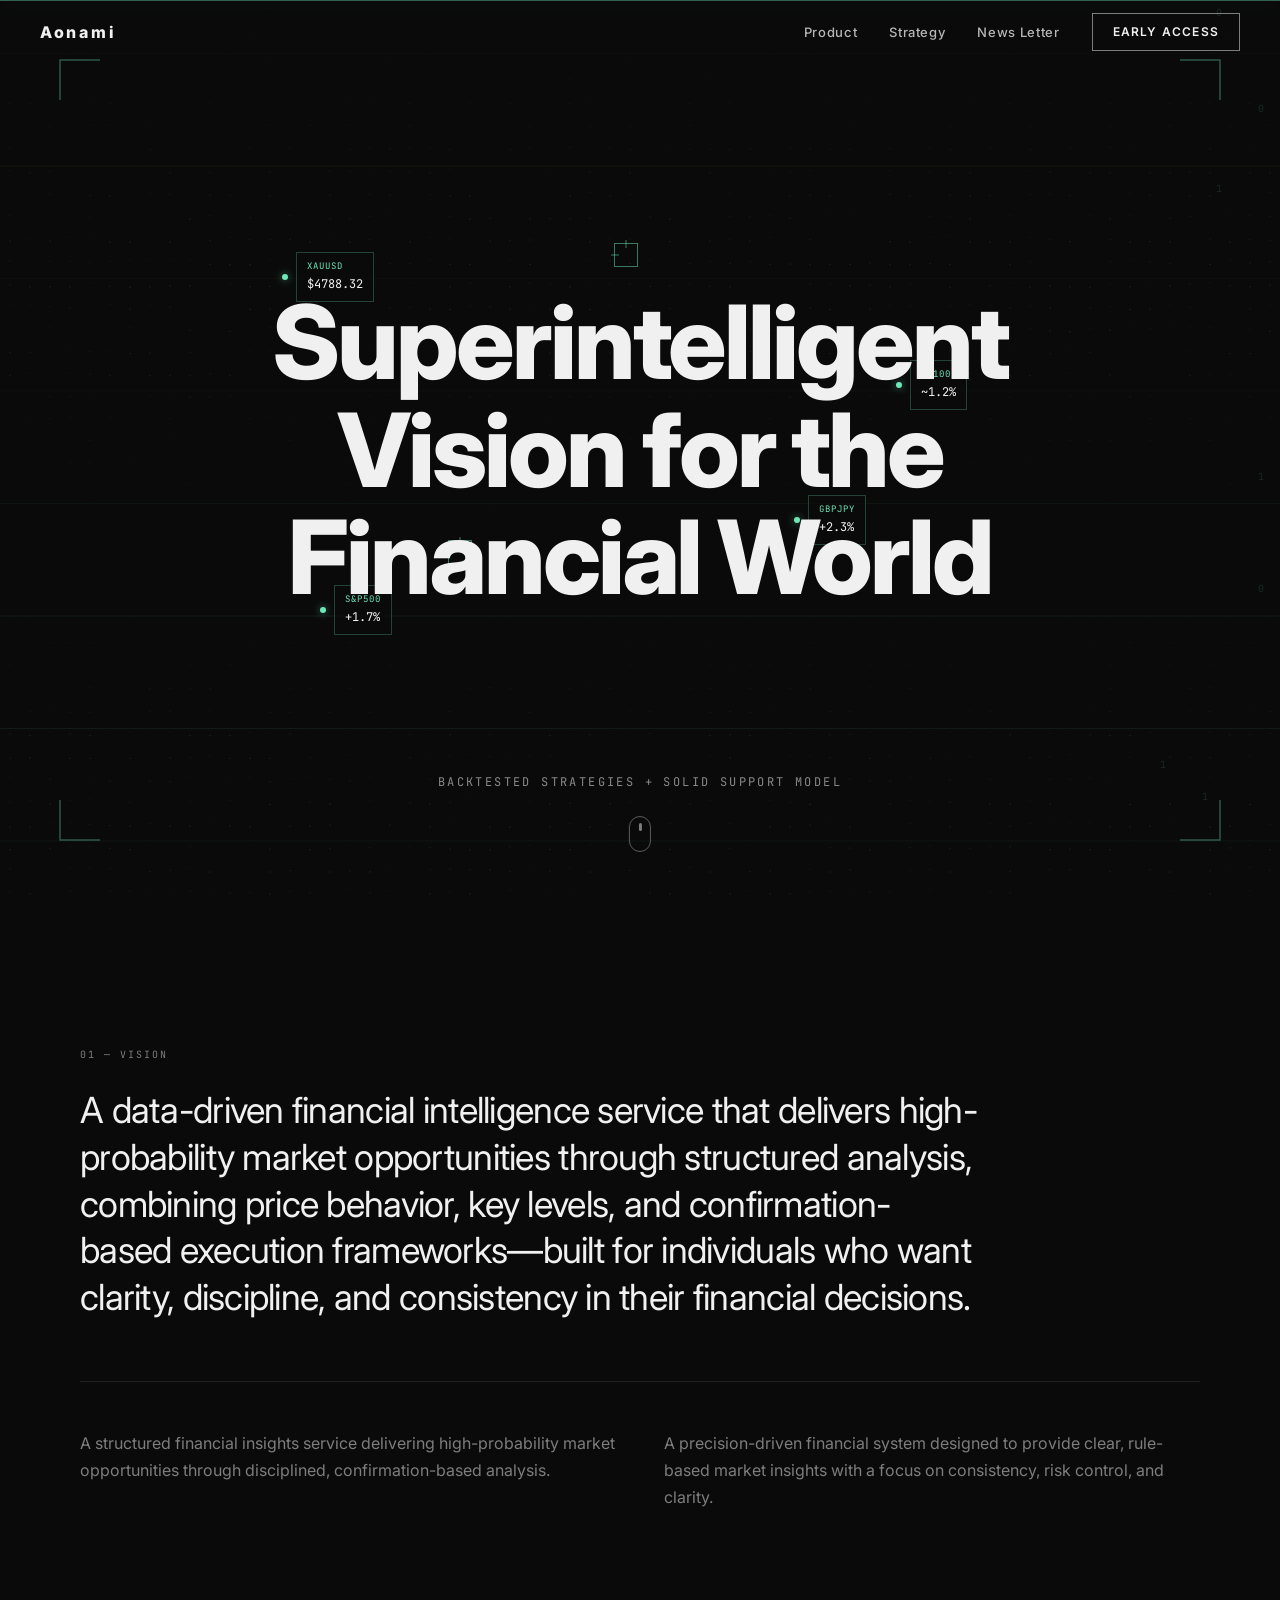
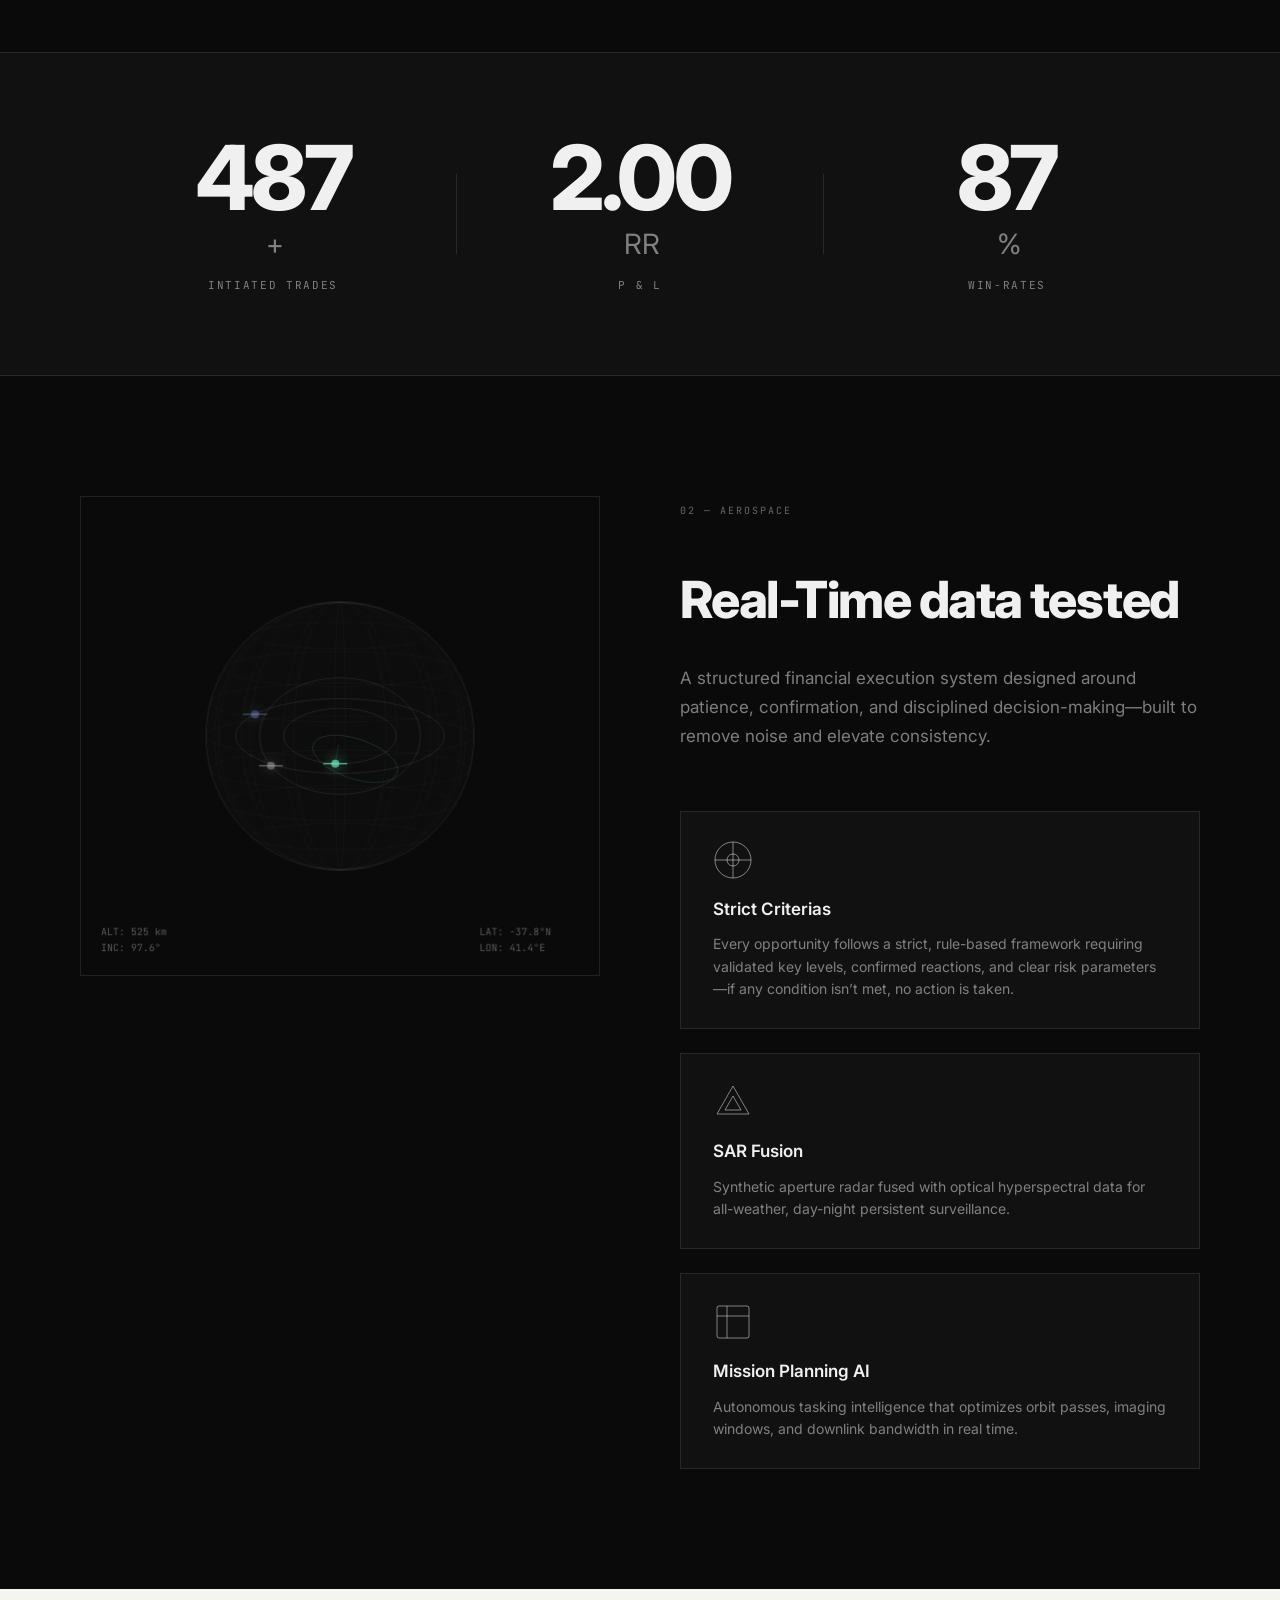
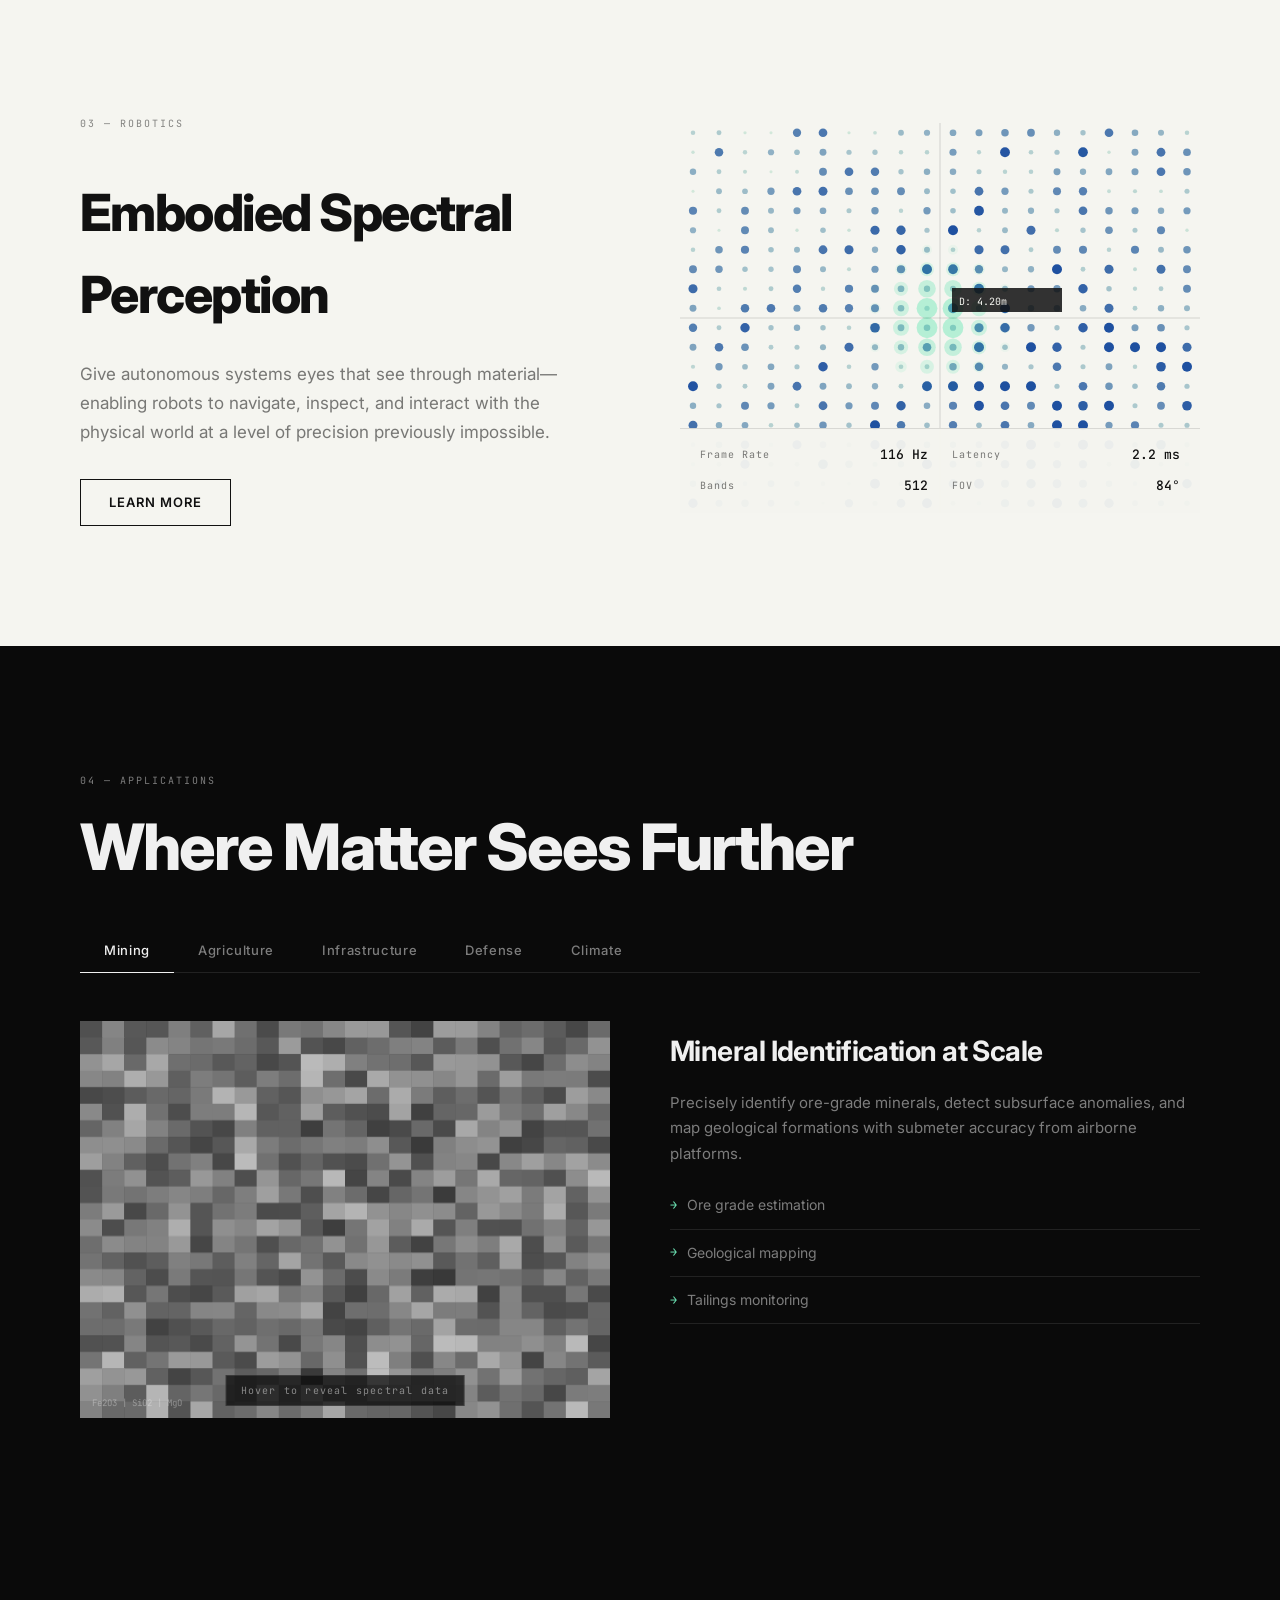
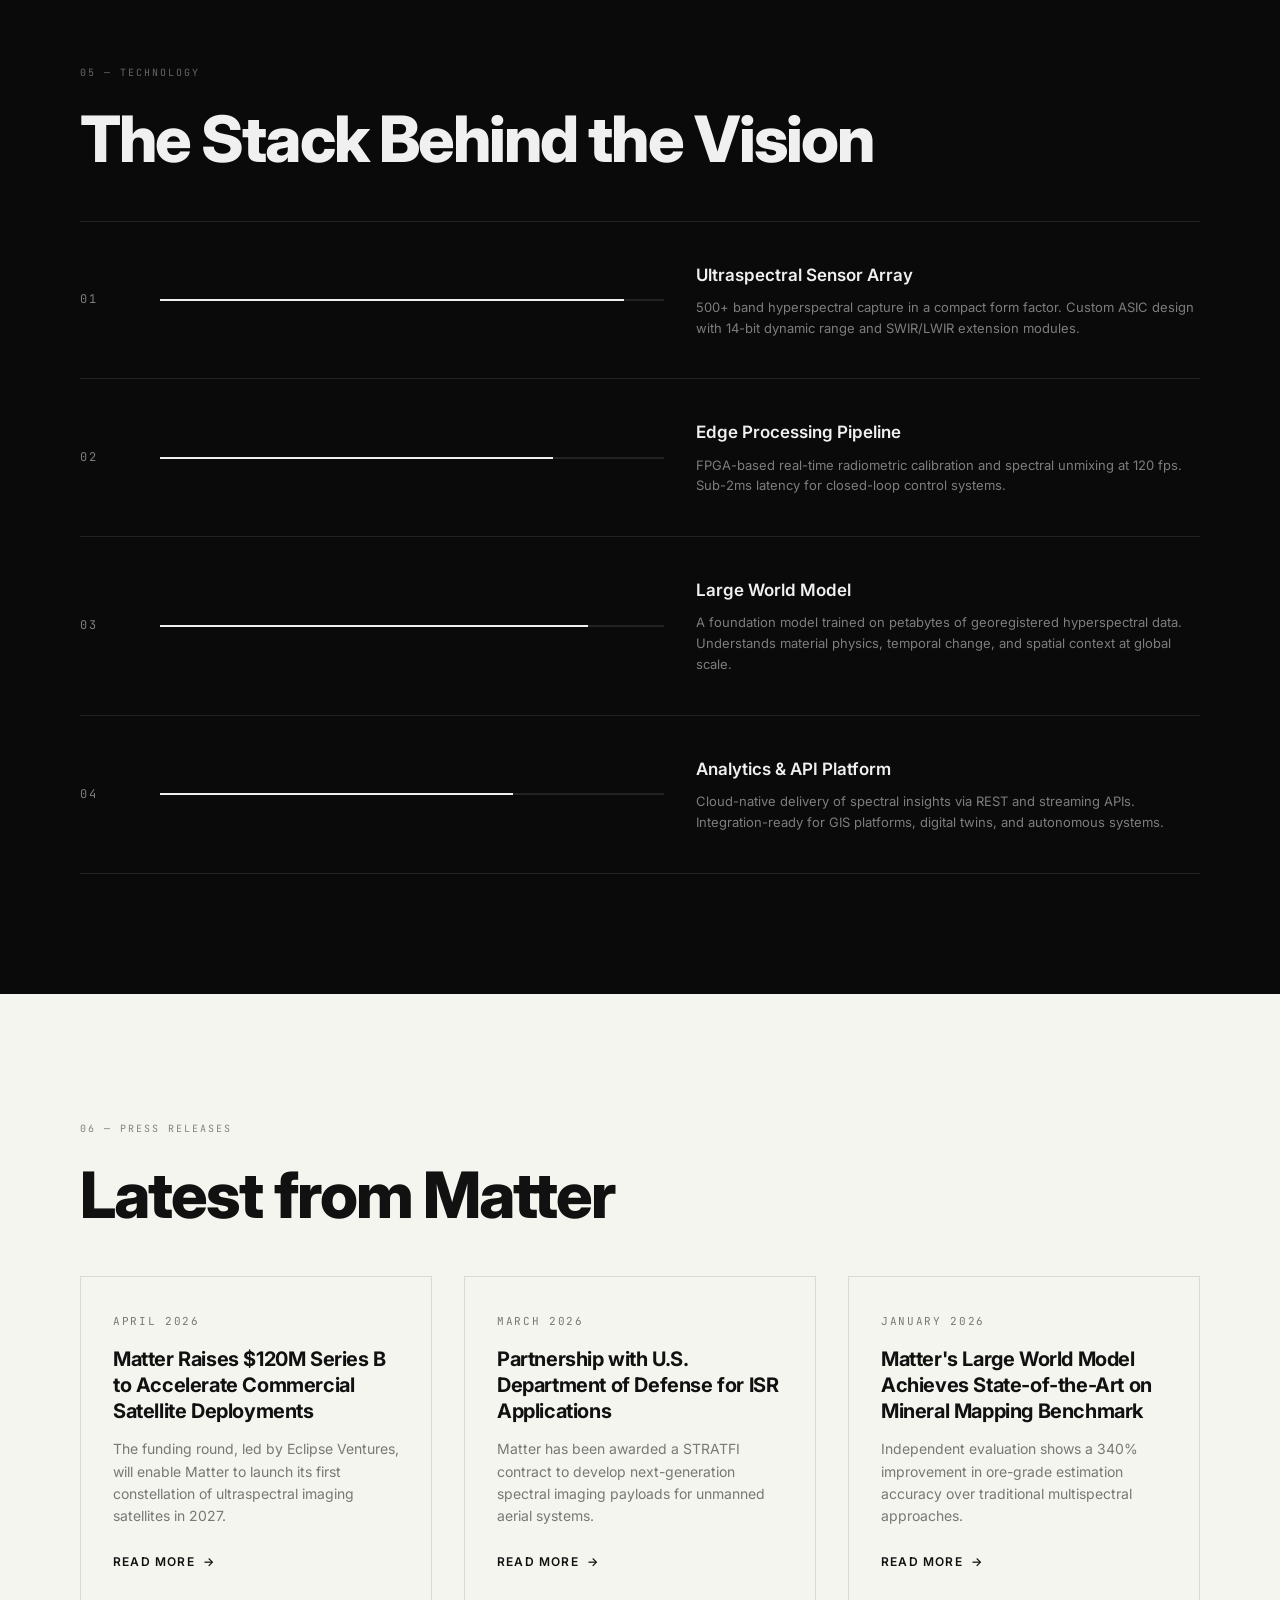
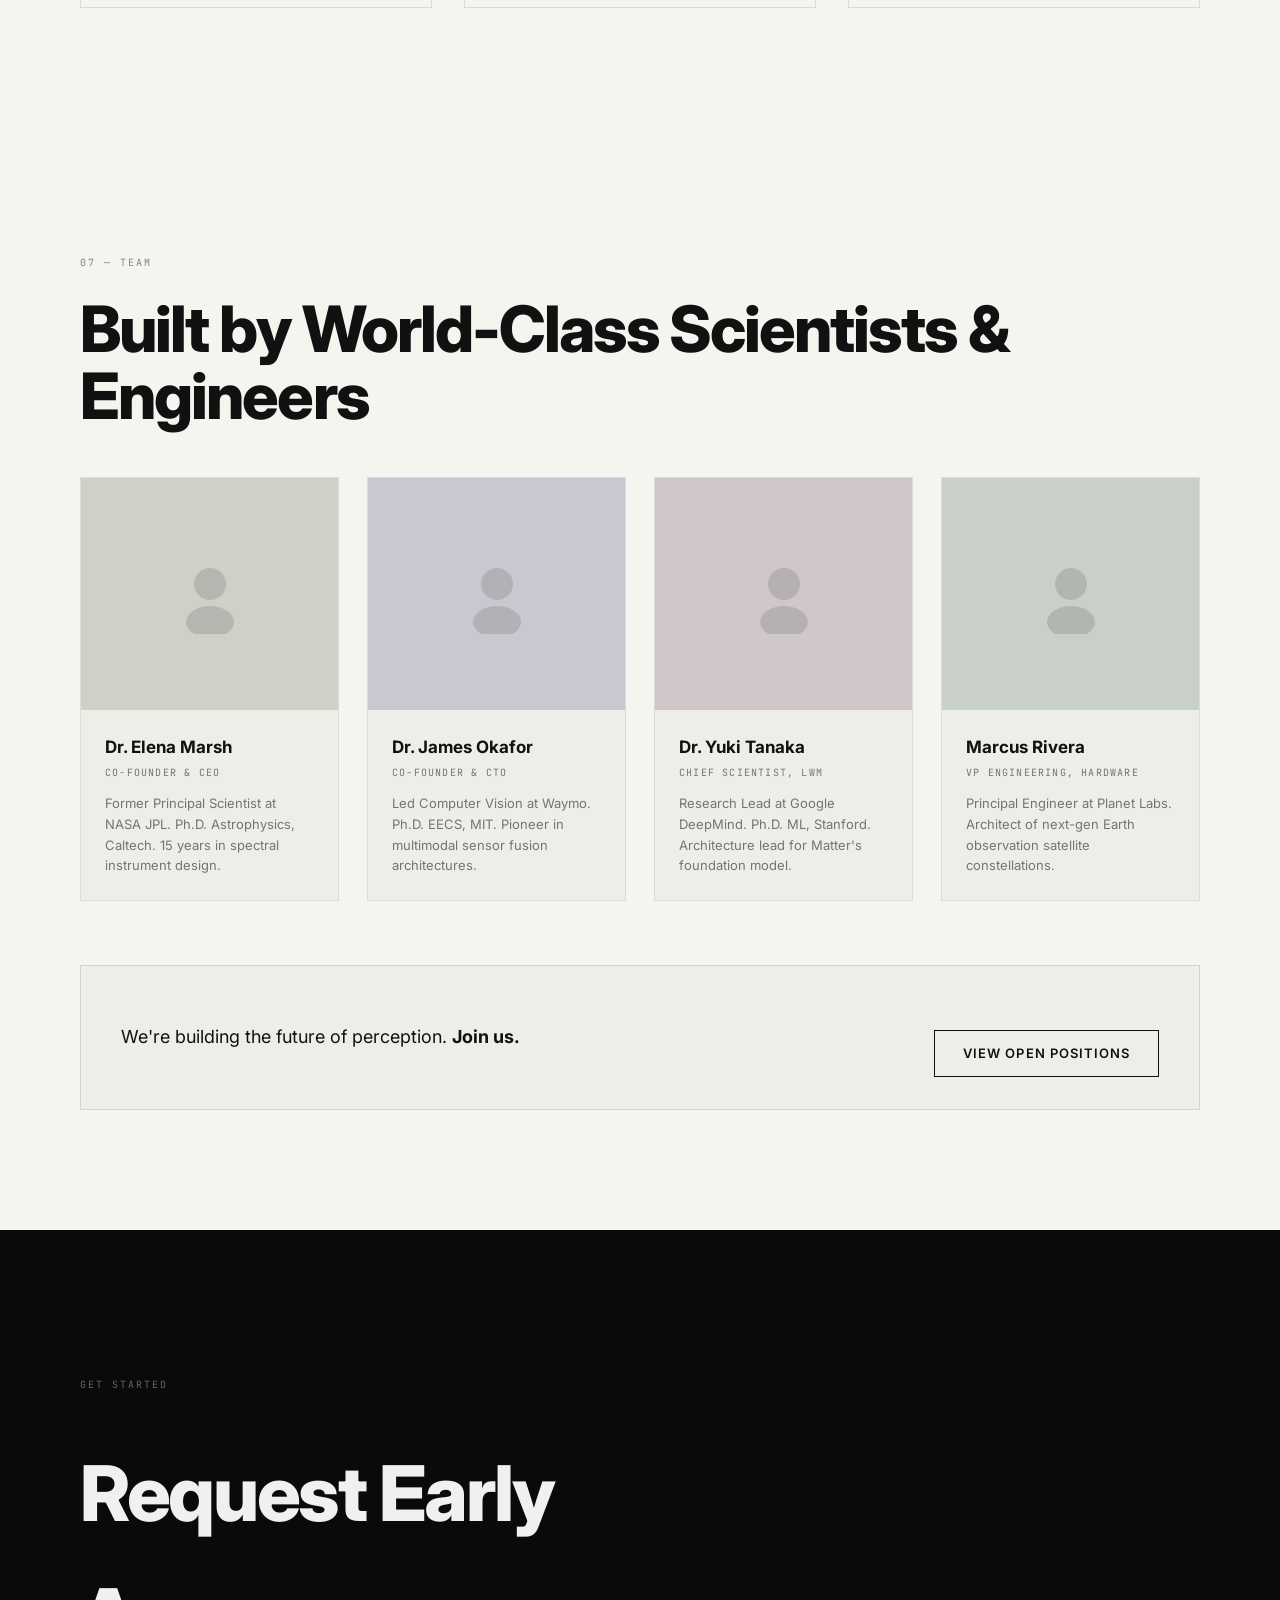
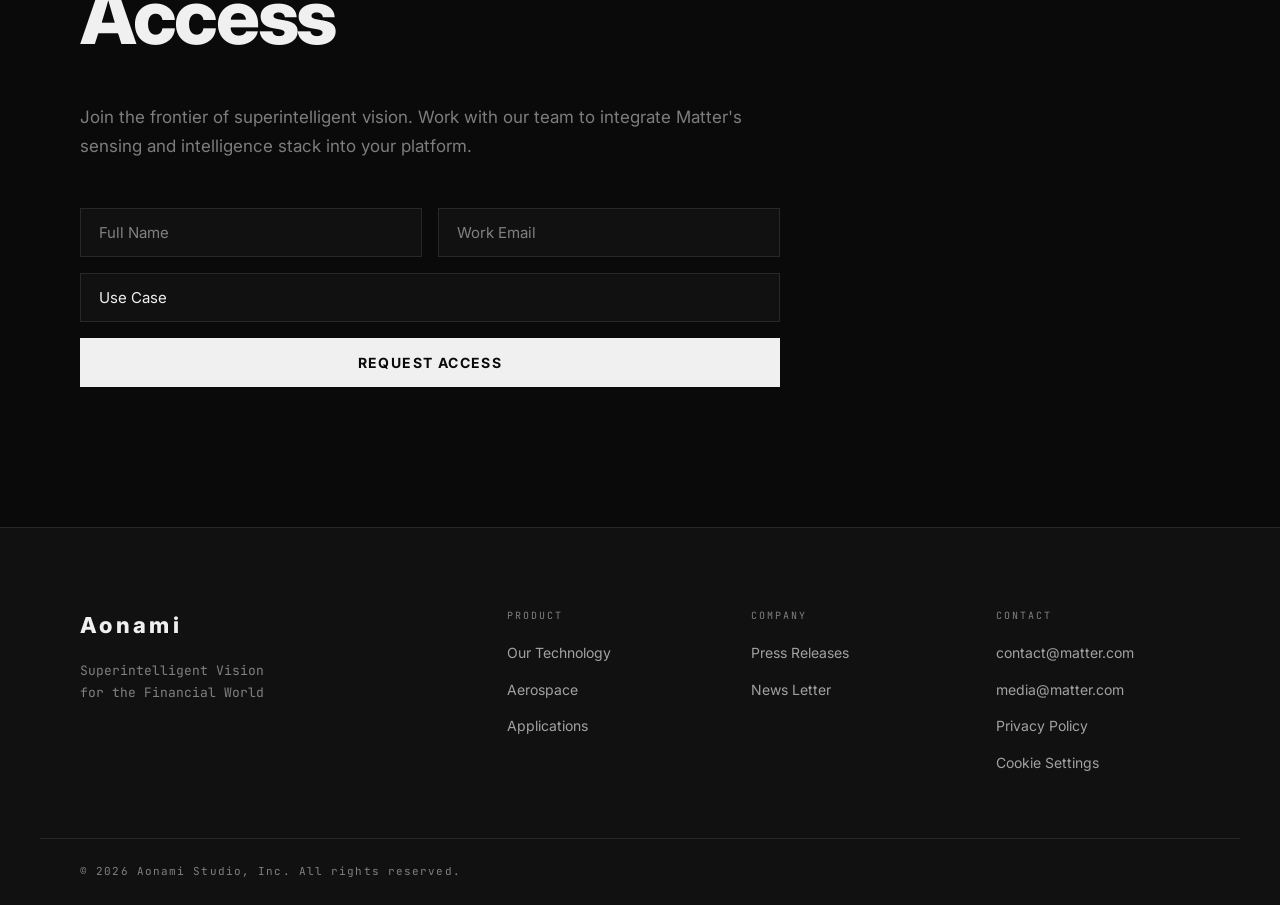
==== commit 78d86d23: "Update index.html" ====
--- a/index.html
+++ b/index.html
@@ -21,9 +21,9 @@
         </svg>
       </a>
       <div class="nav-links" id="nav-links">
-        <a href="aerospace.html"    class="nav-link" data-nav="aerospace">Aerospace</a>
-        <a href="applications.html" class="nav-link" data-nav="applications">Applications</a>
-        <a href="#press"            class="nav-link" data-nav="press">Press Releases</a>
+        <a href="aerospace.html"    class="nav-link" data-nav="aerospace">Product</a>
+        <a href="applications.html" class="nav-link" data-nav="applications">Strategy</a>
+        <a href="#press"            class="nav-link" data-nav="press">News Letter</a>
         <a href="#access"           class="nav-cta"  id="early-access-btn">Early Access</a>
       </div>
       <button class="nav-hamburger" id="hamburger" aria-label="Menu">
@@ -35,9 +35,9 @@
   <!-- Mobile Menu -->
   <div class="mobile-menu" id="mobile-menu">
     <div class="mobile-menu-inner">
-      <a href="aerospace.html"    class="mobile-link">Aerospace</a>
-      <a href="applications.html" class="mobile-link">Applications</a>
-      <a href="#press"            class="mobile-link">Press Releases</a>
+      <a href="aerospace.html"    class="mobile-link">Product</a>
+      <a href="applications.html" class="mobile-link">Strategy</a>
+      <a href="#press"            class="mobile-link">News Letter</a>
       <a href="#access"           class="mobile-link mobile-cta">Early Access</a>
     </div>
   </div>
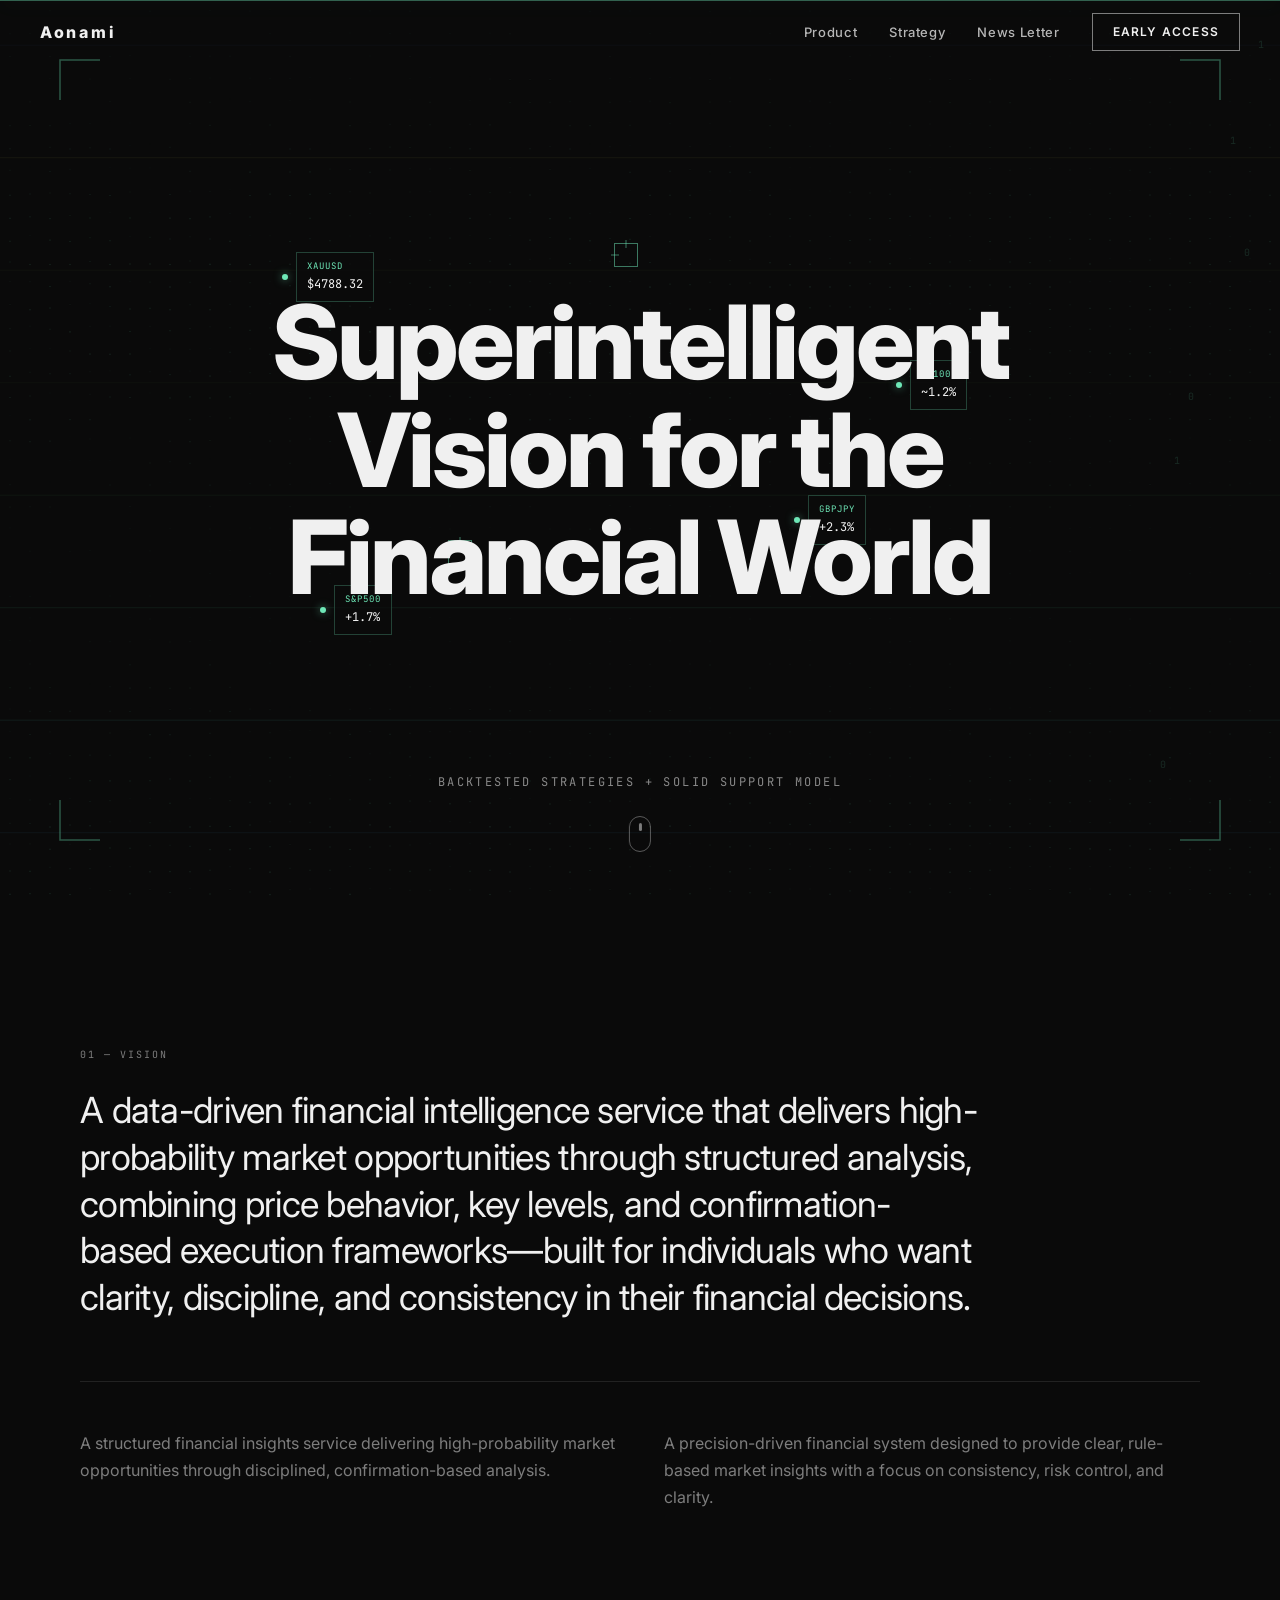
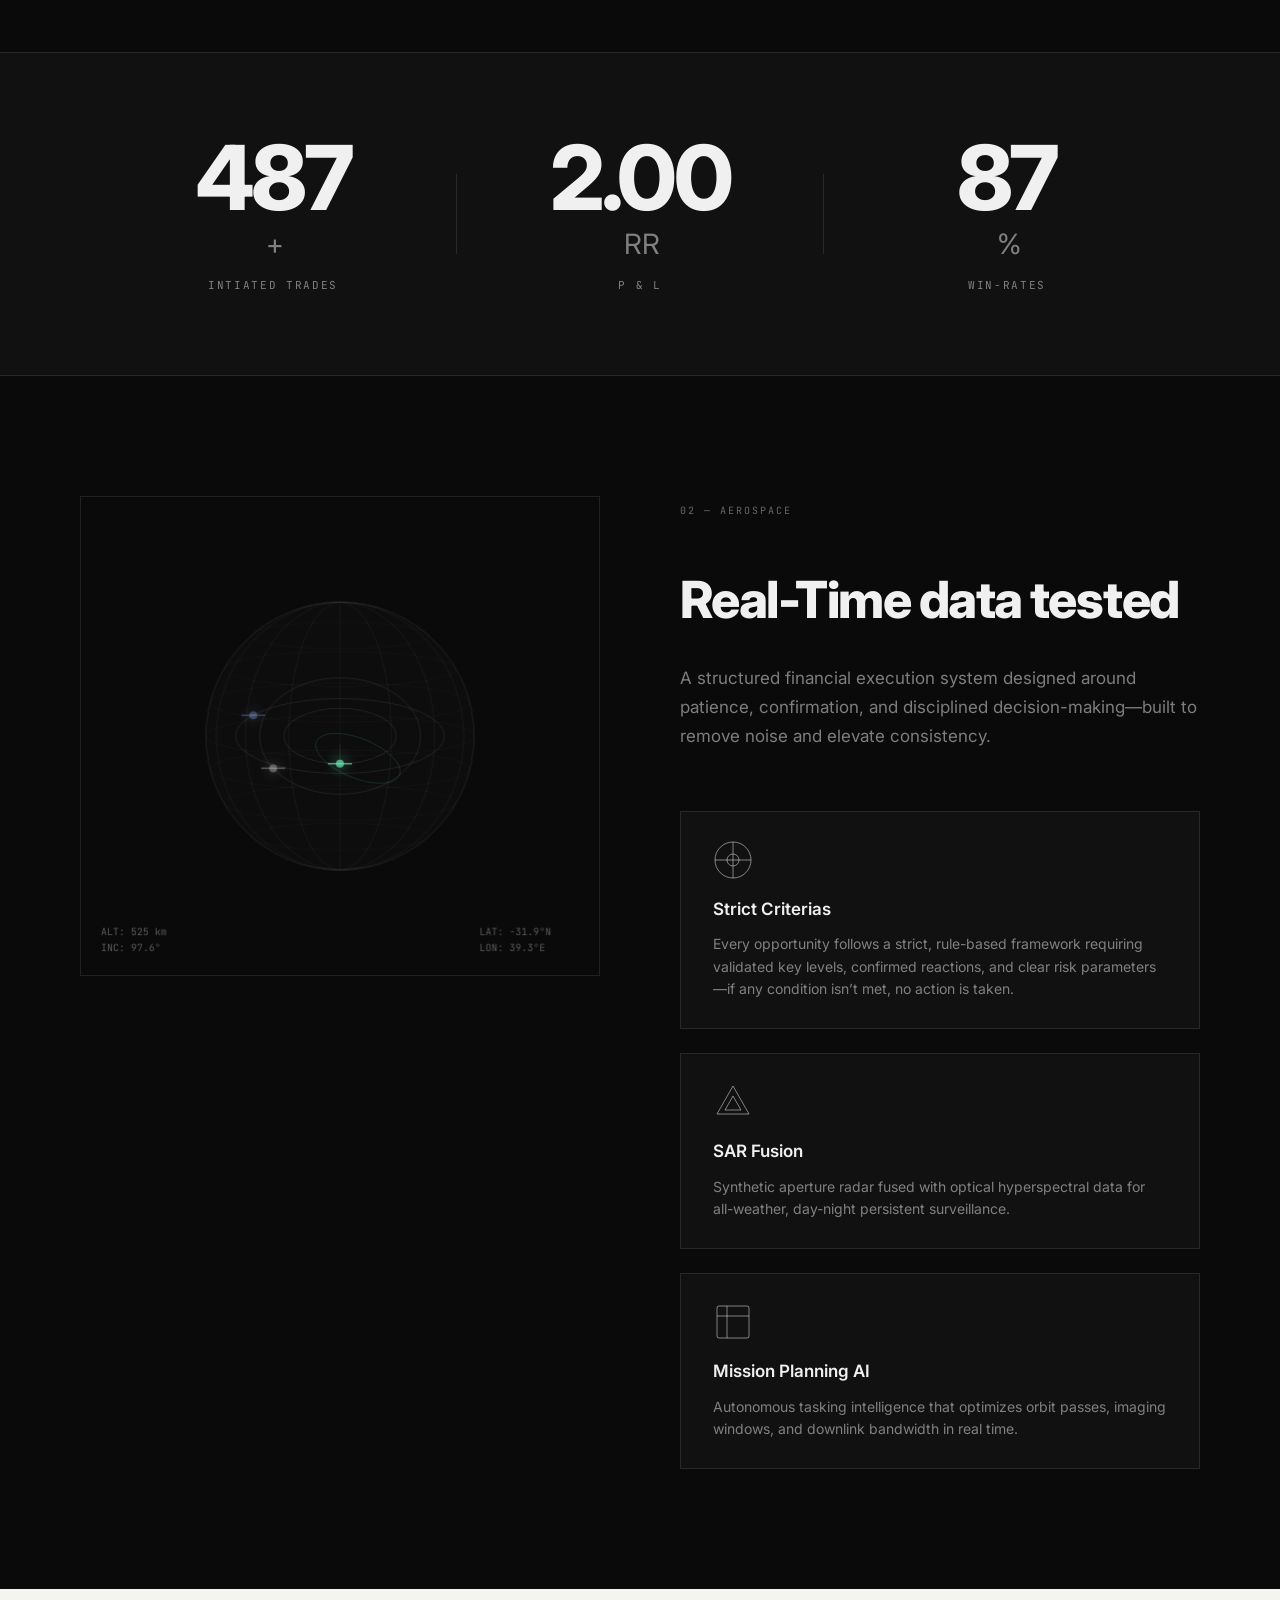
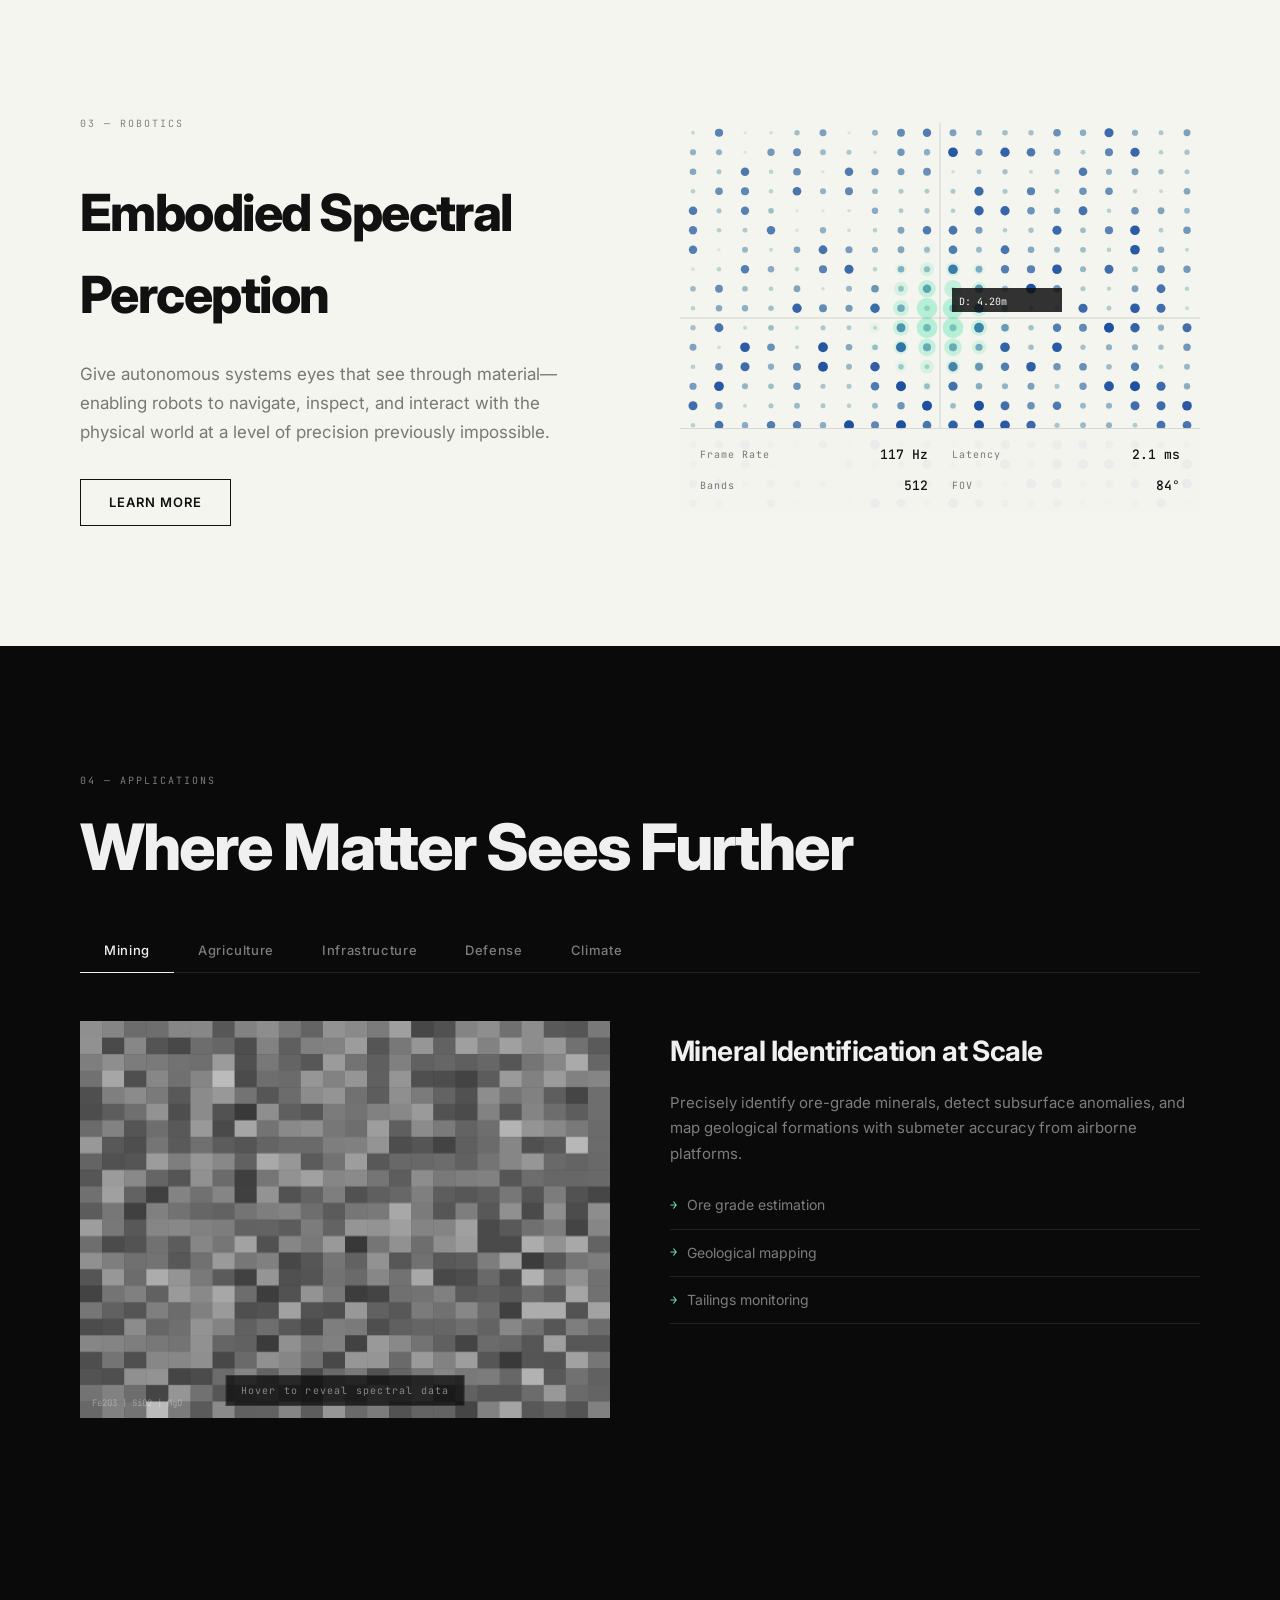
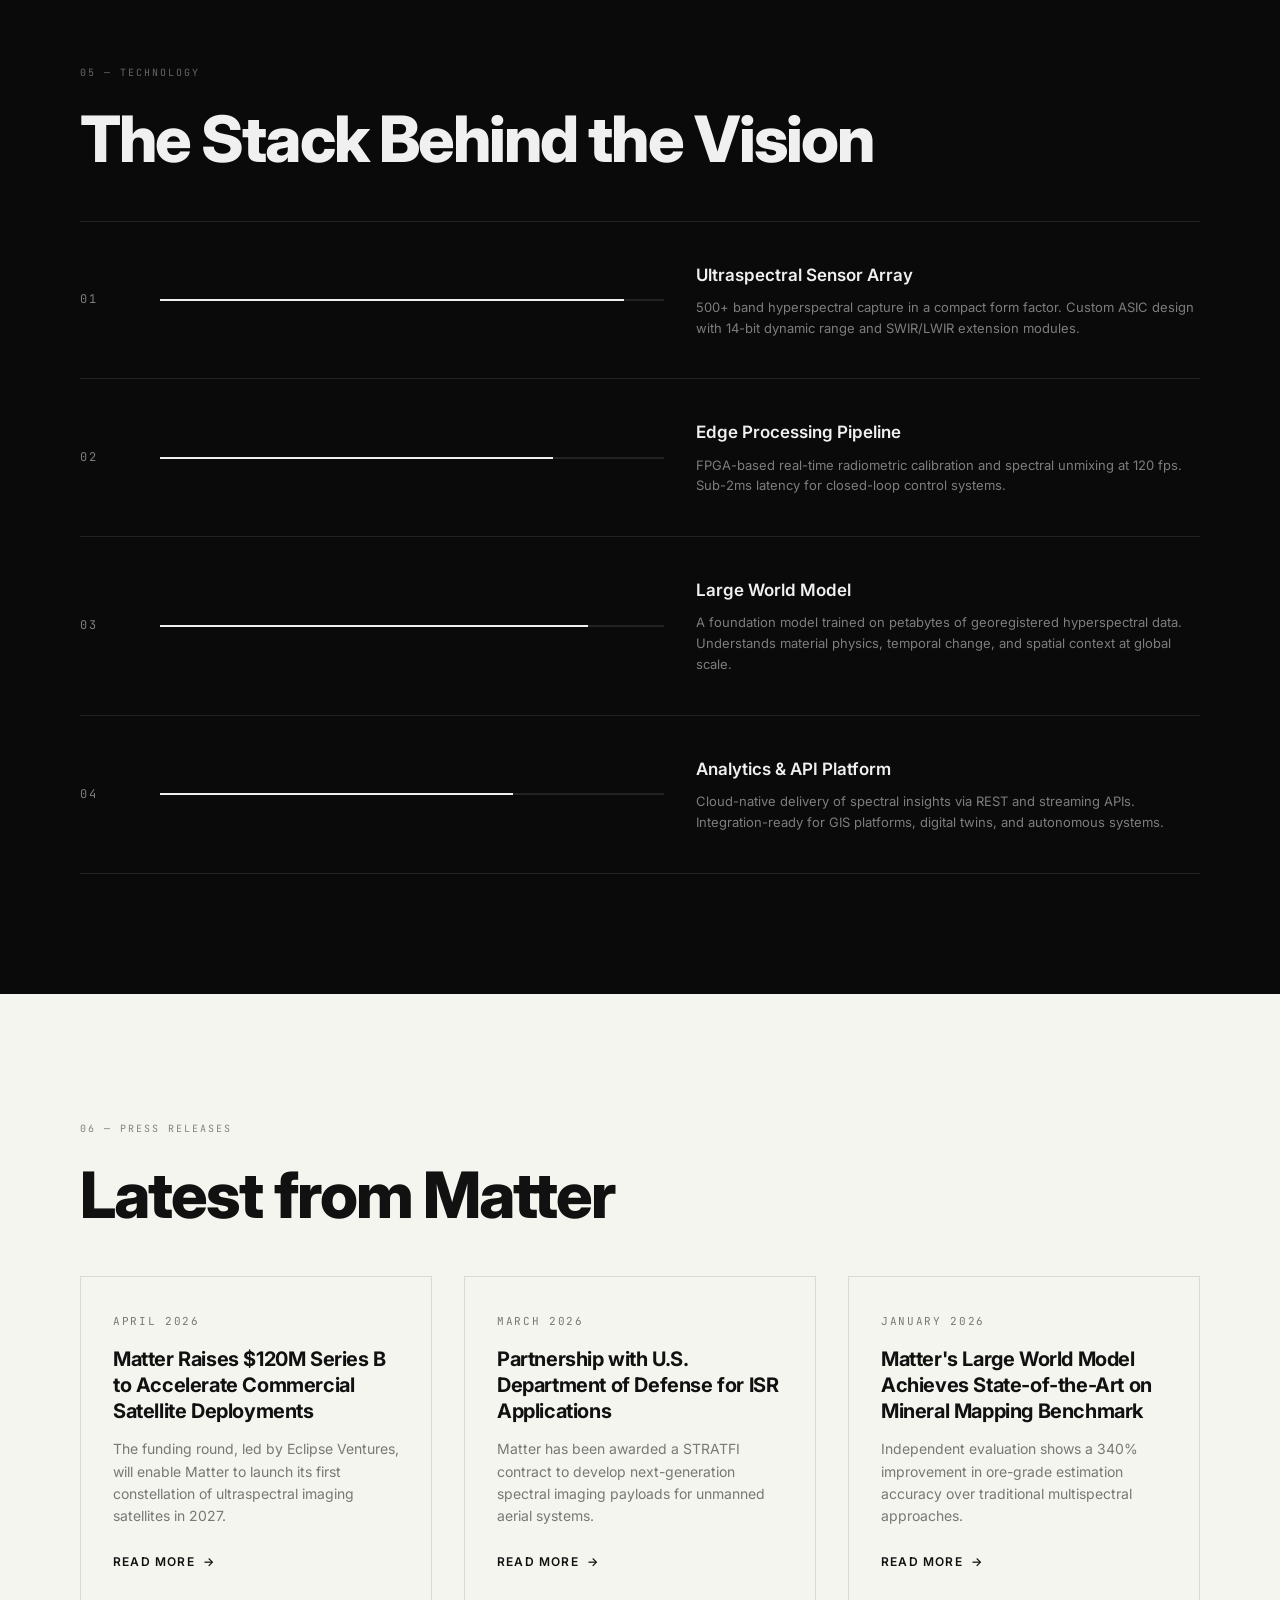
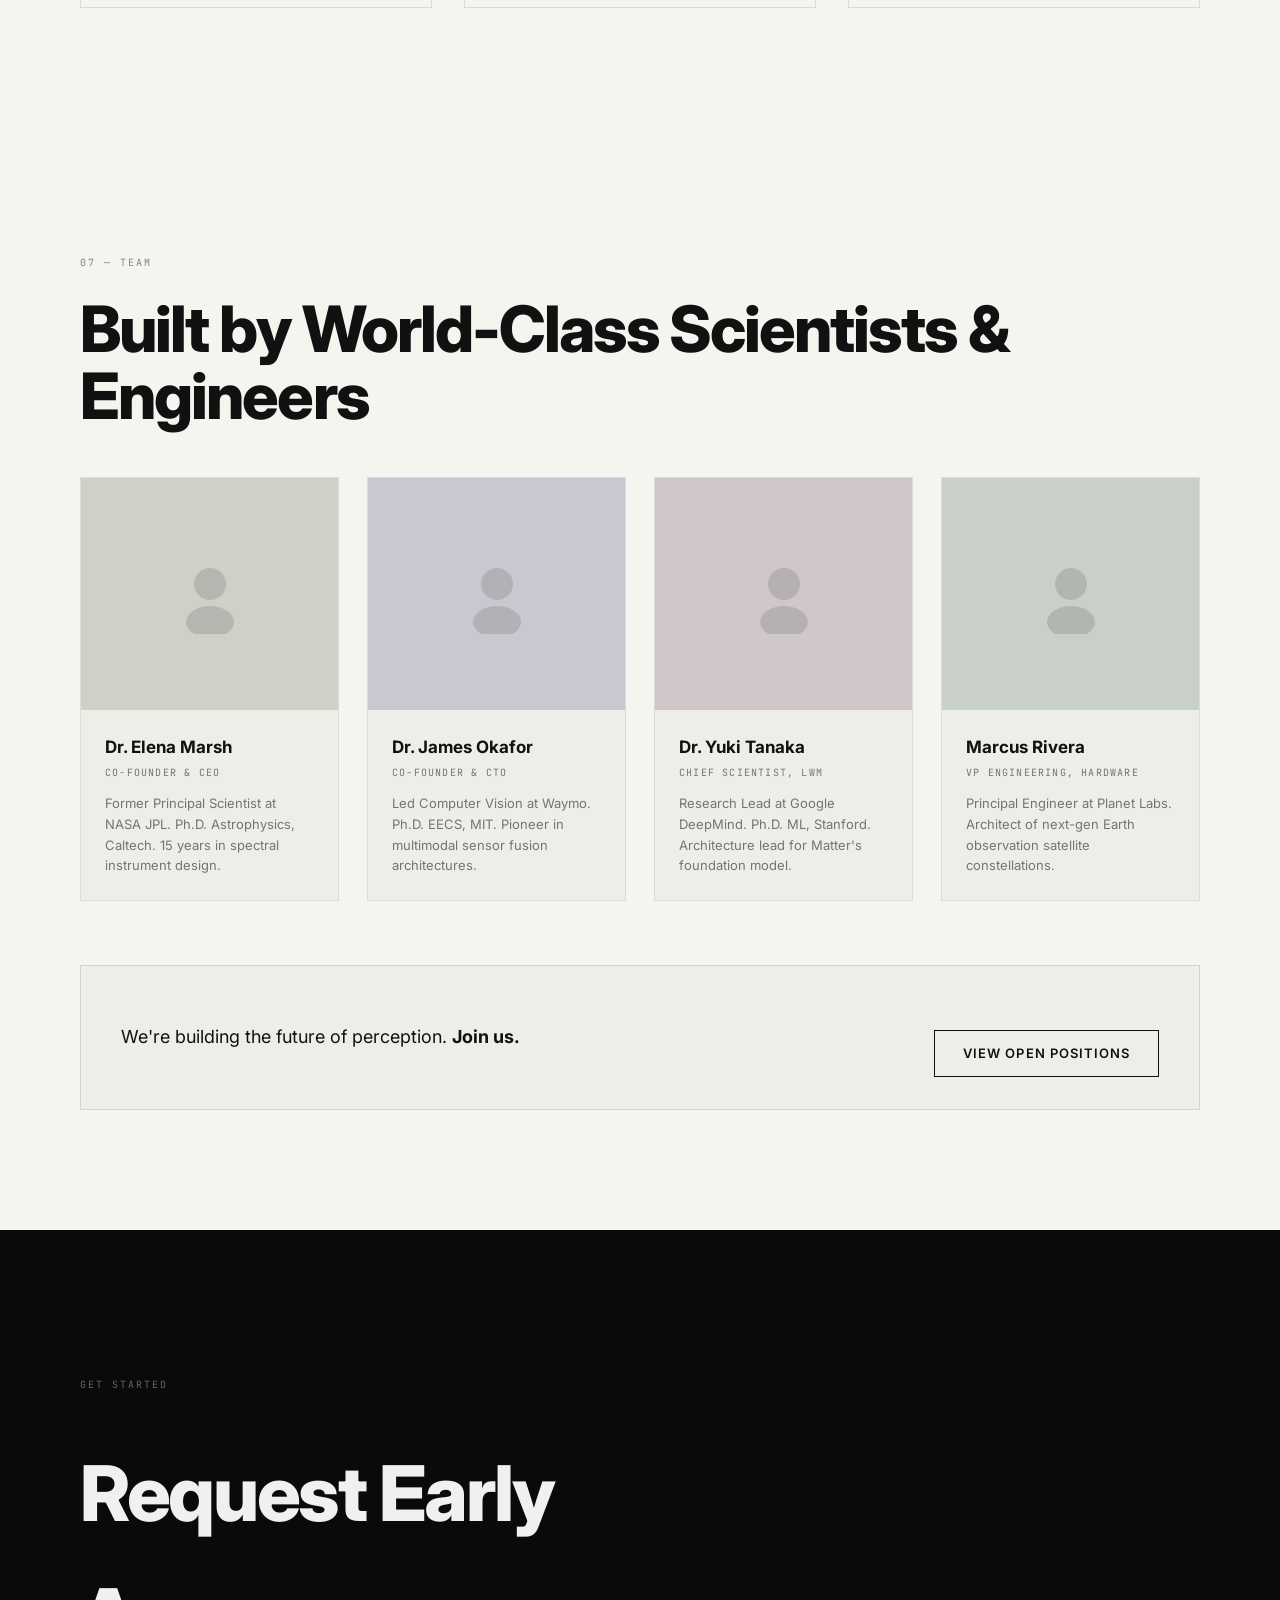
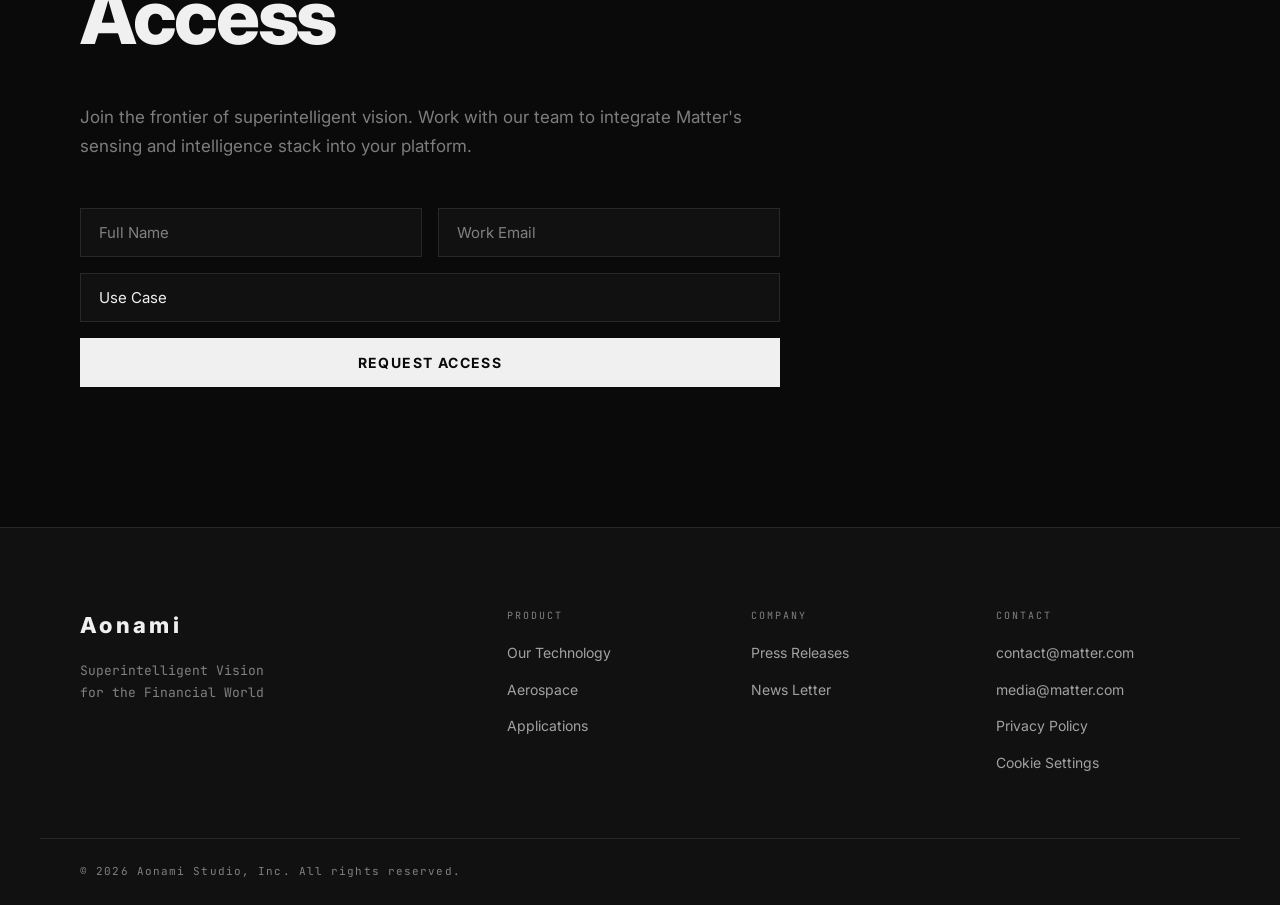
==== commit 26b24c2b: "Update index.html" ====
--- a/index.html
+++ b/index.html
@@ -21,8 +21,8 @@
         </svg>
       </a>
       <div class="nav-links" id="nav-links">
-        <a href="aerospace.html"    class="nav-link" data-nav="aerospace">Product</a>
-        <a href="applications.html" class="nav-link" data-nav="applications">Strategy</a>
+        <a href="product.html"      class="nav-link" data-nav="product">Product</a>
+        <a href="strategy.html"     class="nav-link" data-nav="strategy">Strategy</a>
         <a href="#press"            class="nav-link" data-nav="press">News Letter</a>
         <a href="#access"           class="nav-cta"  id="early-access-btn">Early Access</a>
       </div>
@@ -35,8 +35,8 @@
   <!-- Mobile Menu -->
   <div class="mobile-menu" id="mobile-menu">
     <div class="mobile-menu-inner">
-      <a href="aerospace.html"    class="mobile-link">Product</a>
-      <a href="applications.html" class="mobile-link">Strategy</a>
+      <a href="product.html"      class="mobile-link">Product</a>
+      <a href="strategy.html"     class="mobile-link">Strategy</a>
       <a href="#press"            class="mobile-link">News Letter</a>
       <a href="#access"           class="mobile-link mobile-cta">Early Access</a>
     </div>
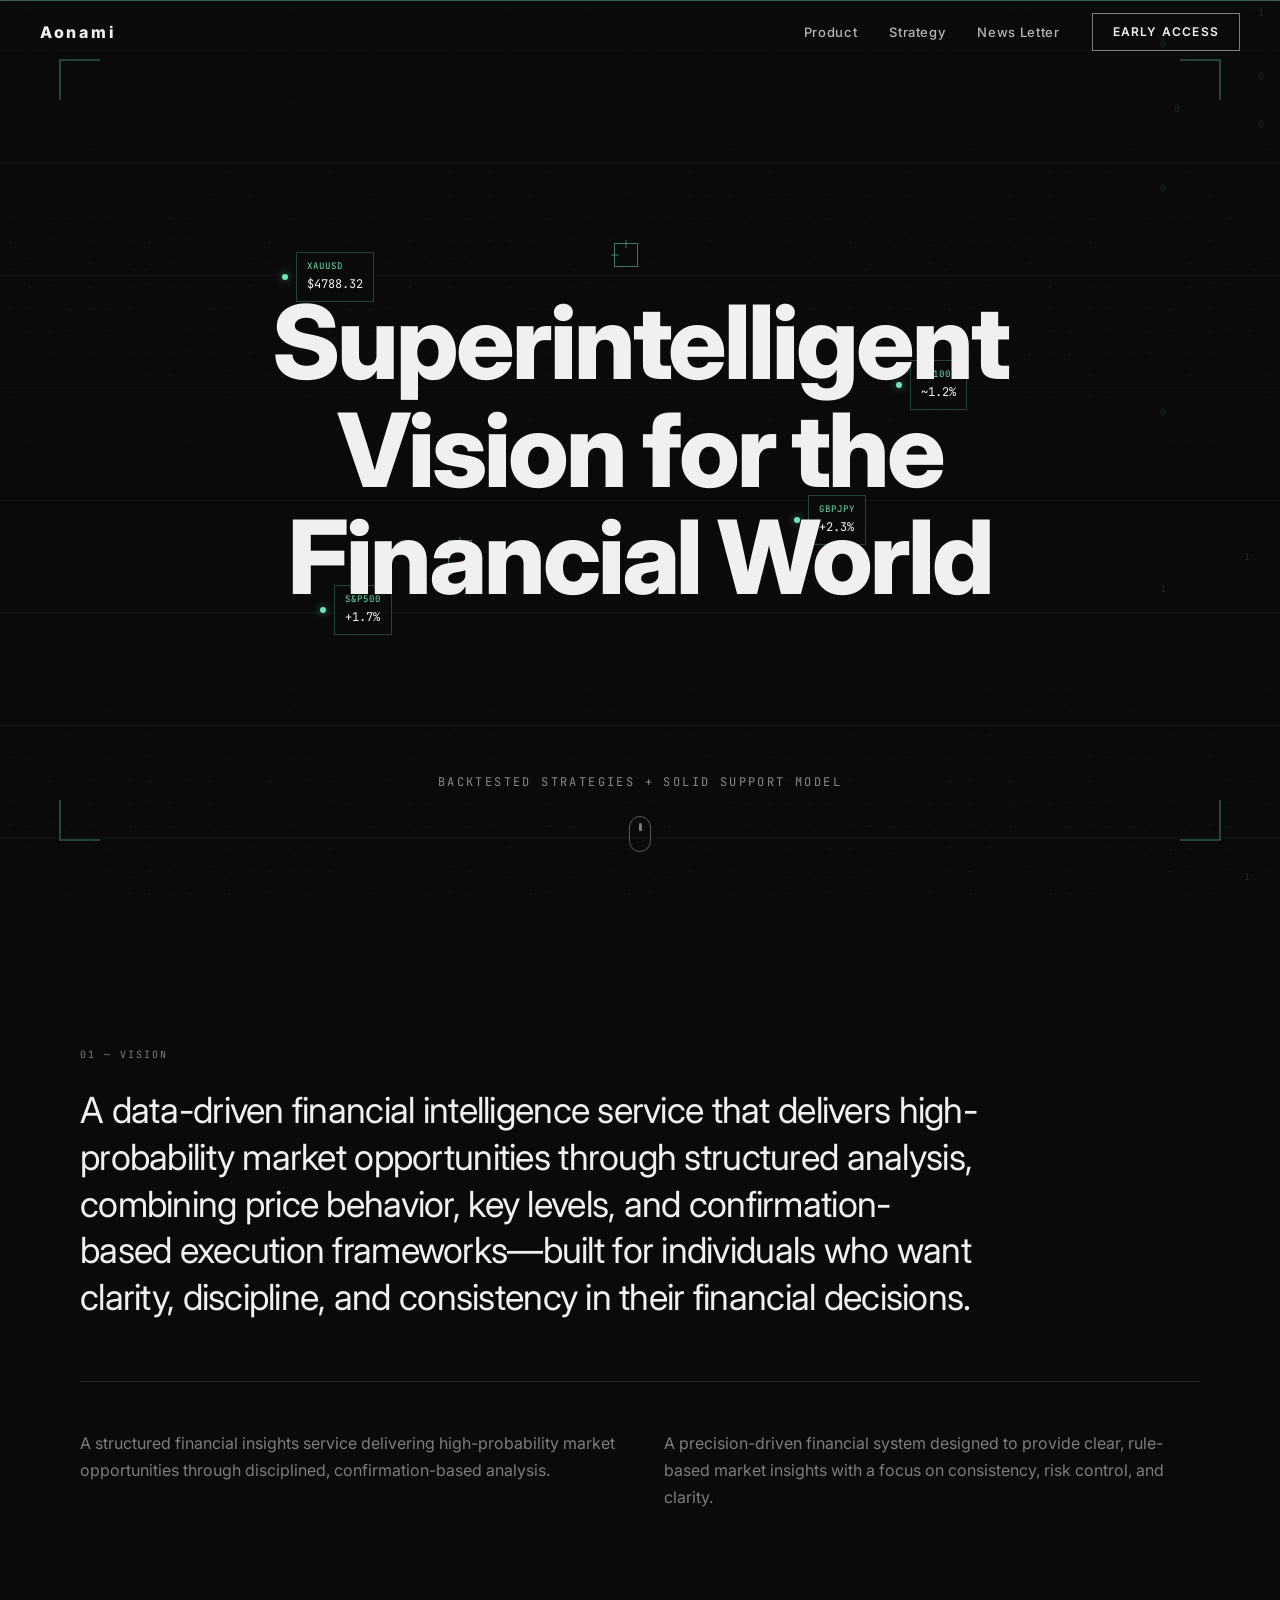
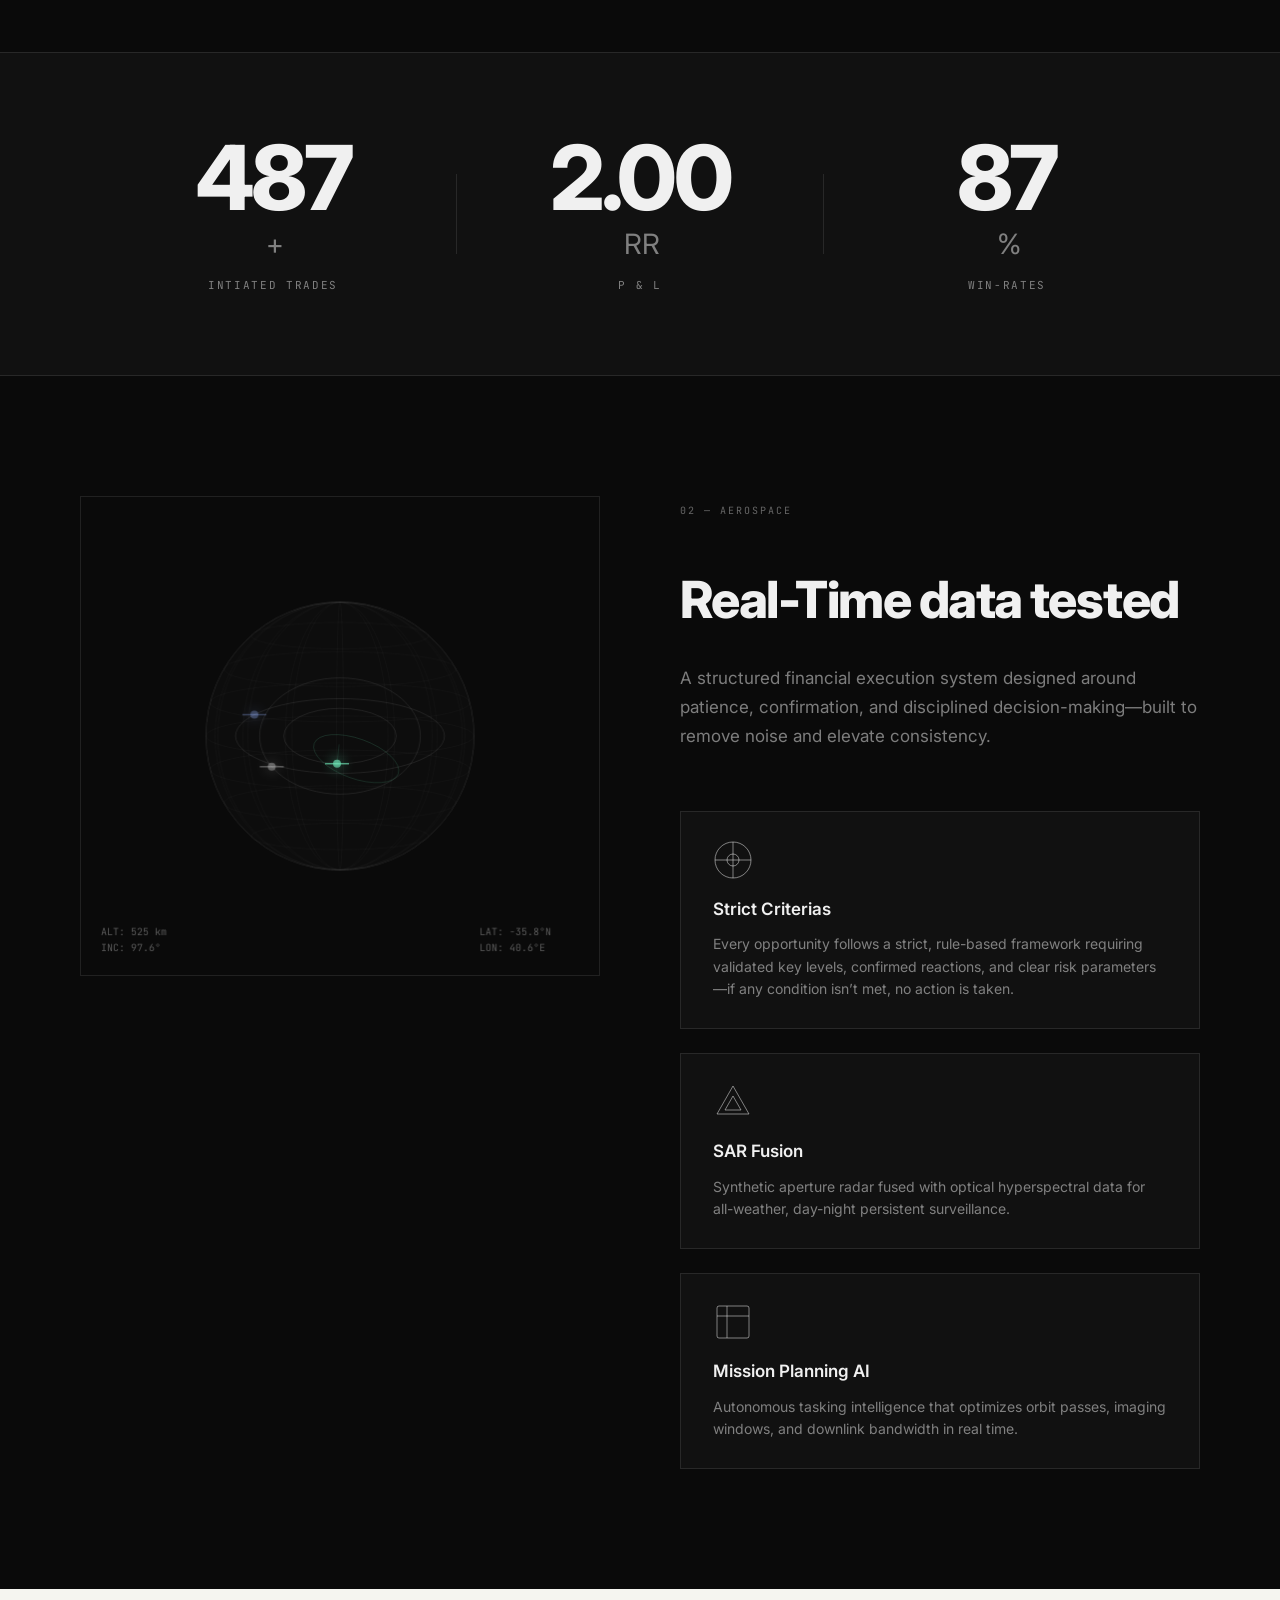
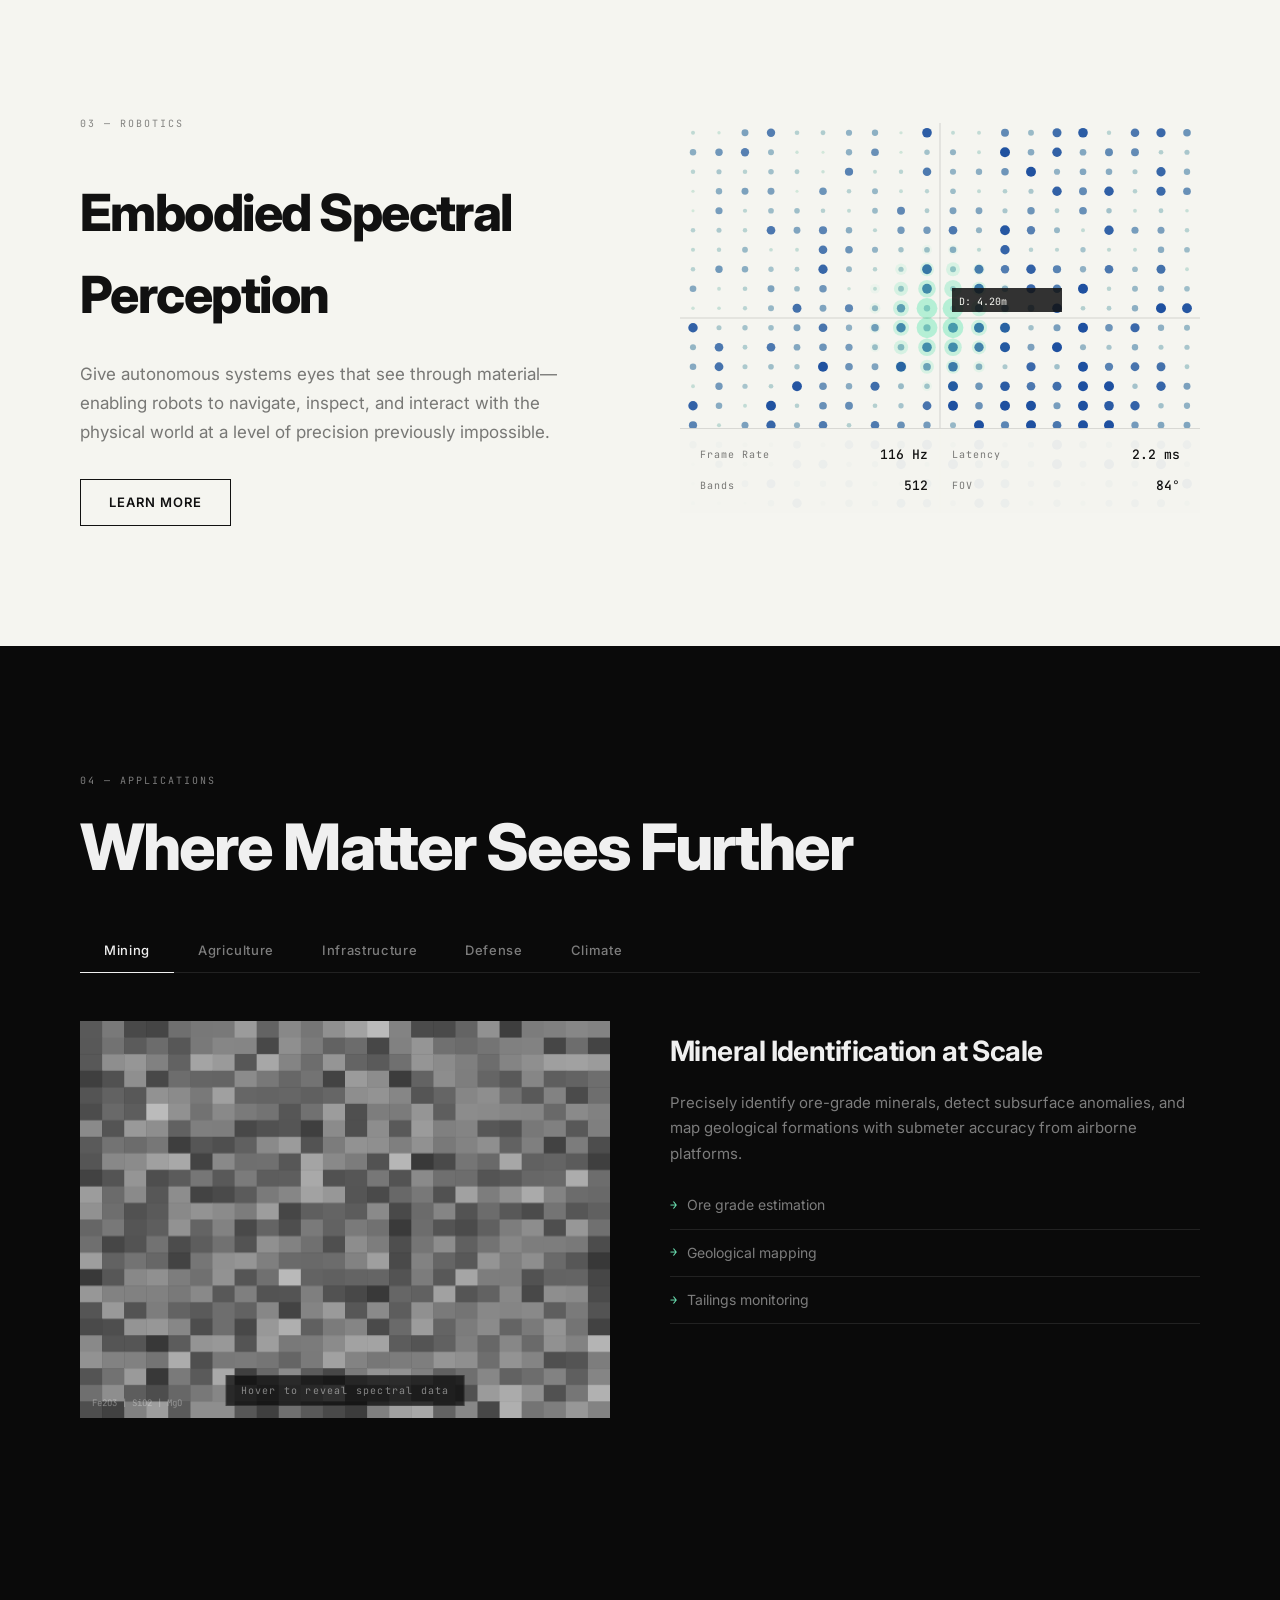
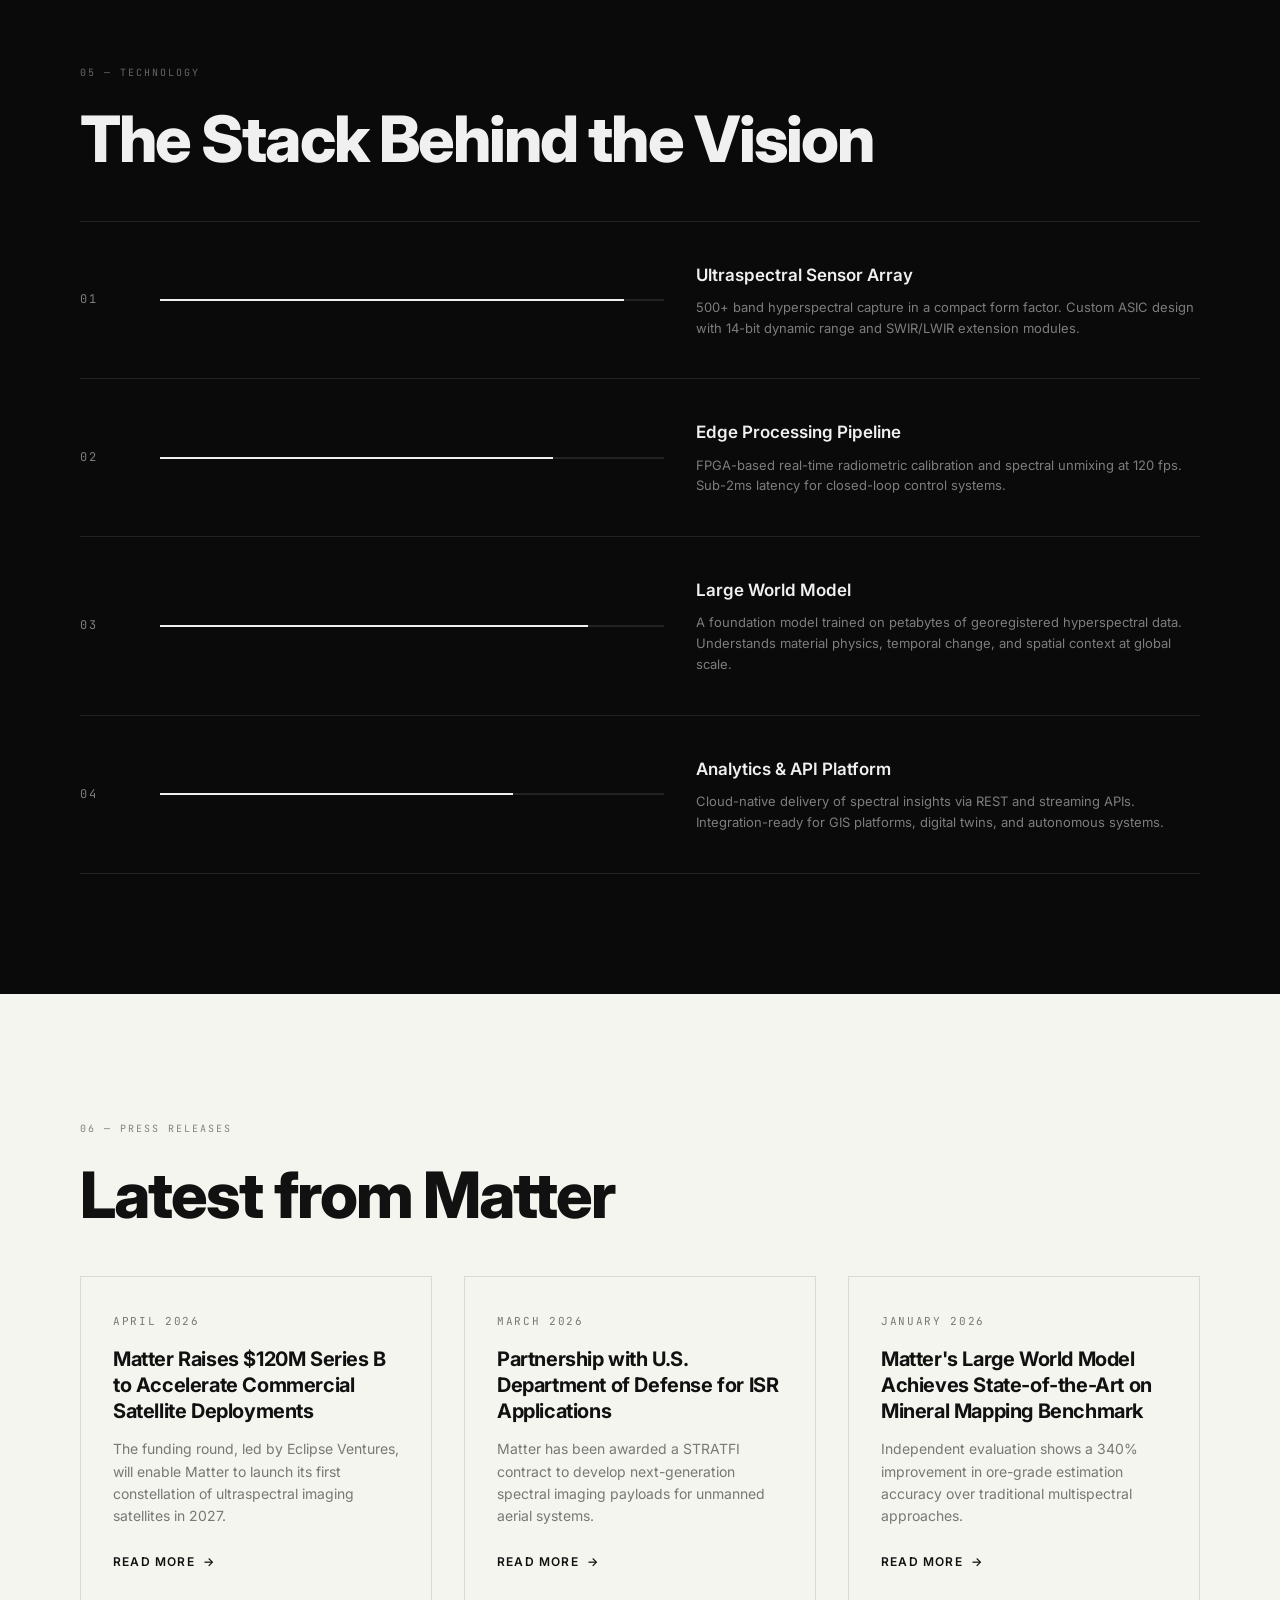
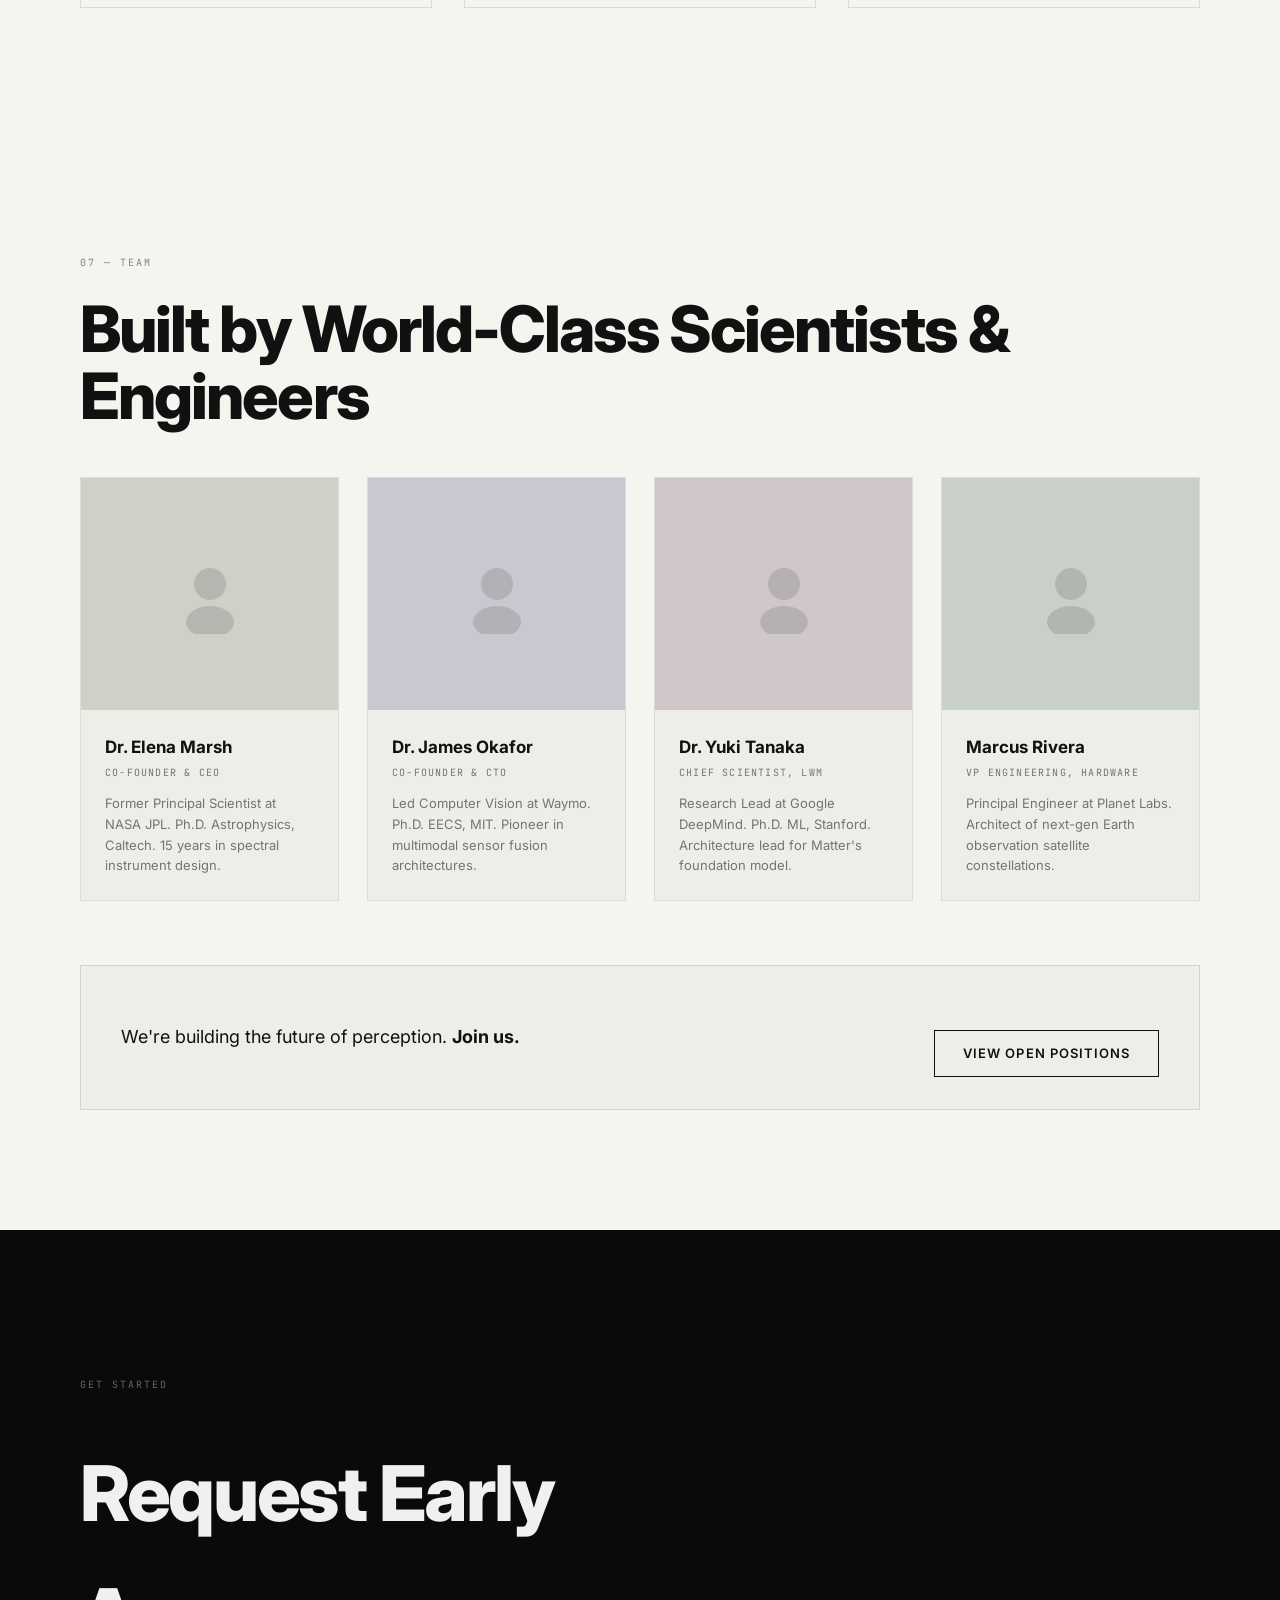
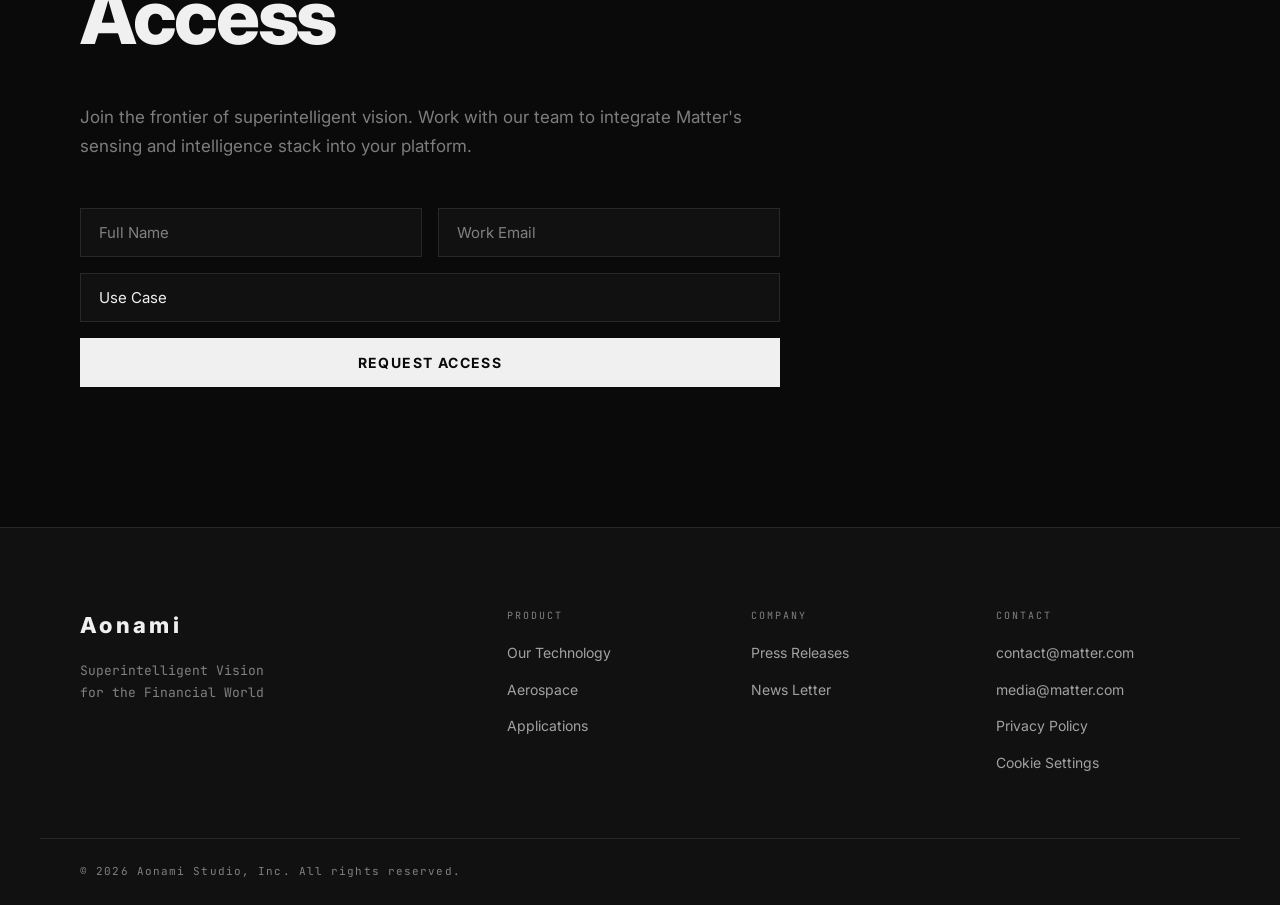
==== commit 8819a797: "Update index.html" ====
--- a/index.html
+++ b/index.html
@@ -131,7 +131,7 @@
       </div>
       <div class="stat-divider"></div>
       <div class="stat-item reveal-block" data-reveal>
-        <span class="stat-num" data-count="2:1">0</span>
+        <span class="stat-num" data-count="2 to 1">0</span>
         <span class="stat-unit">RR</span>
         <span class="stat-label mono">P & L</span>
       </div>
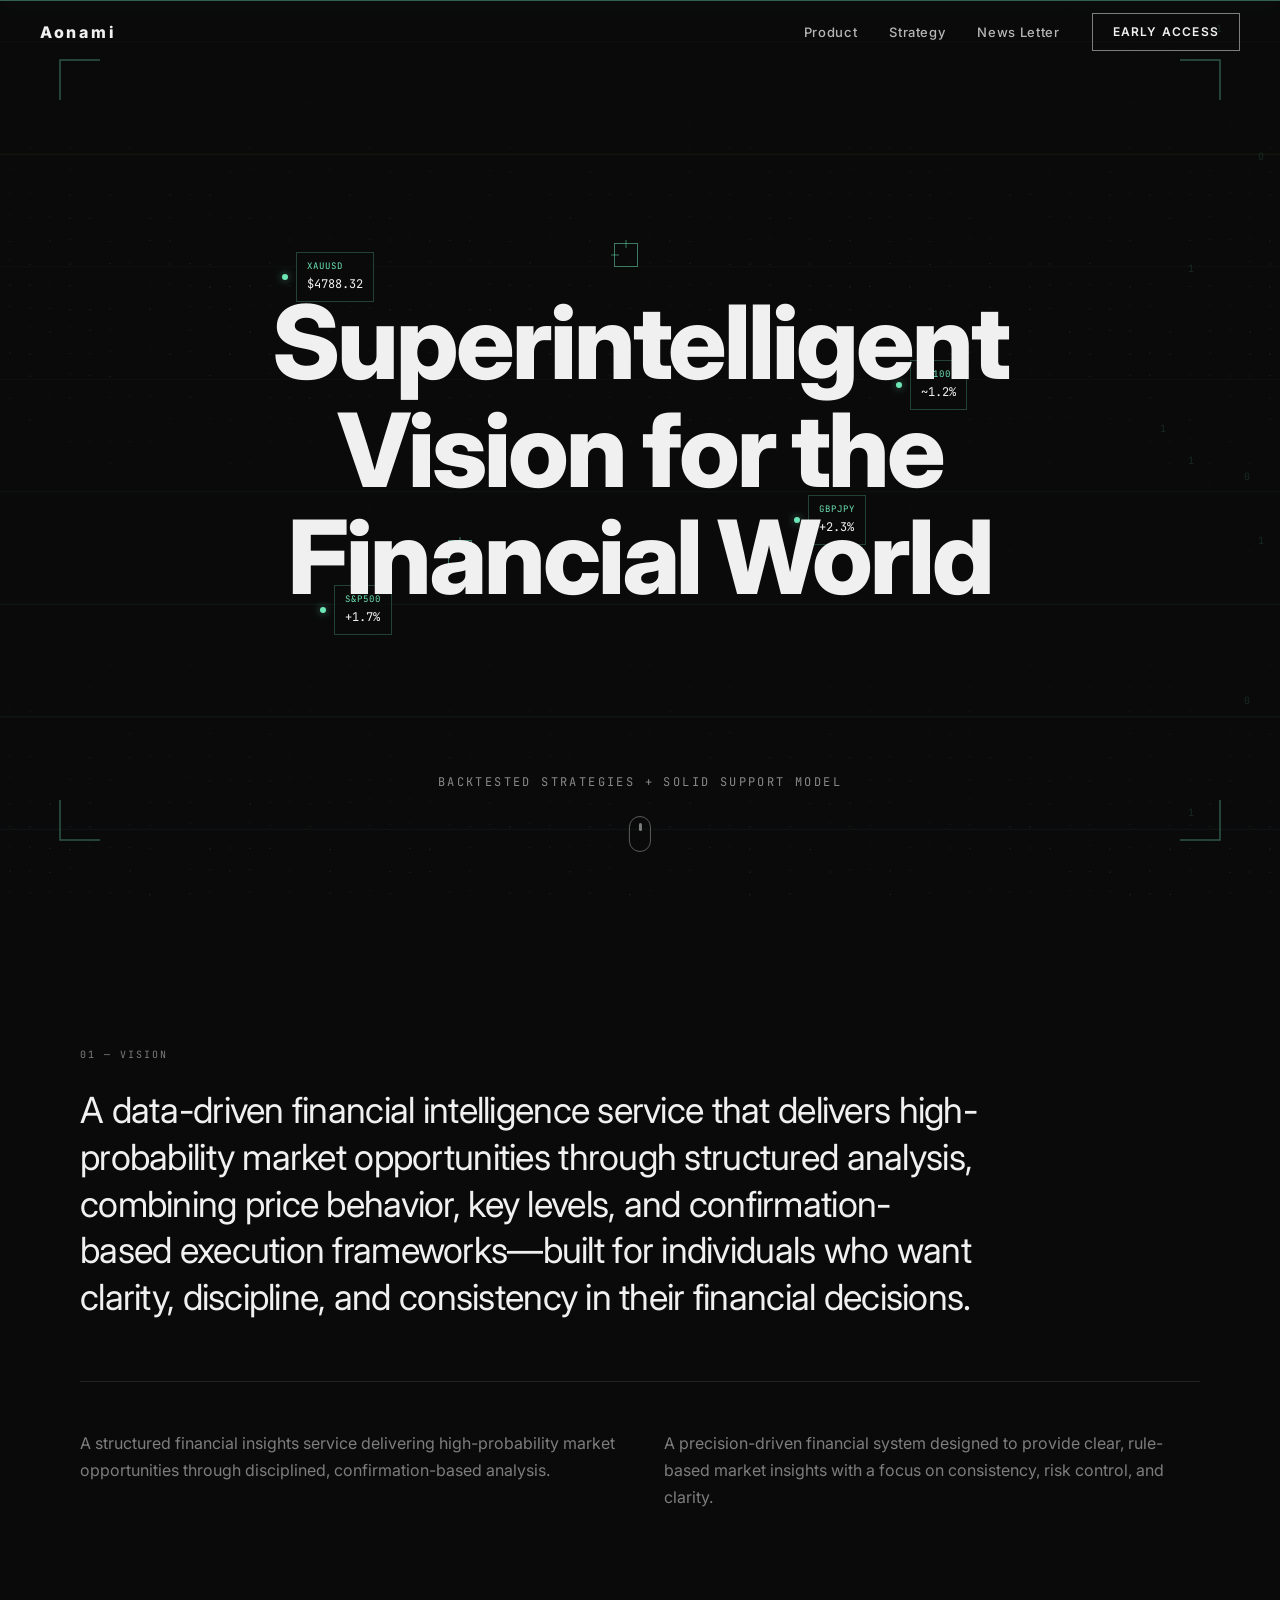
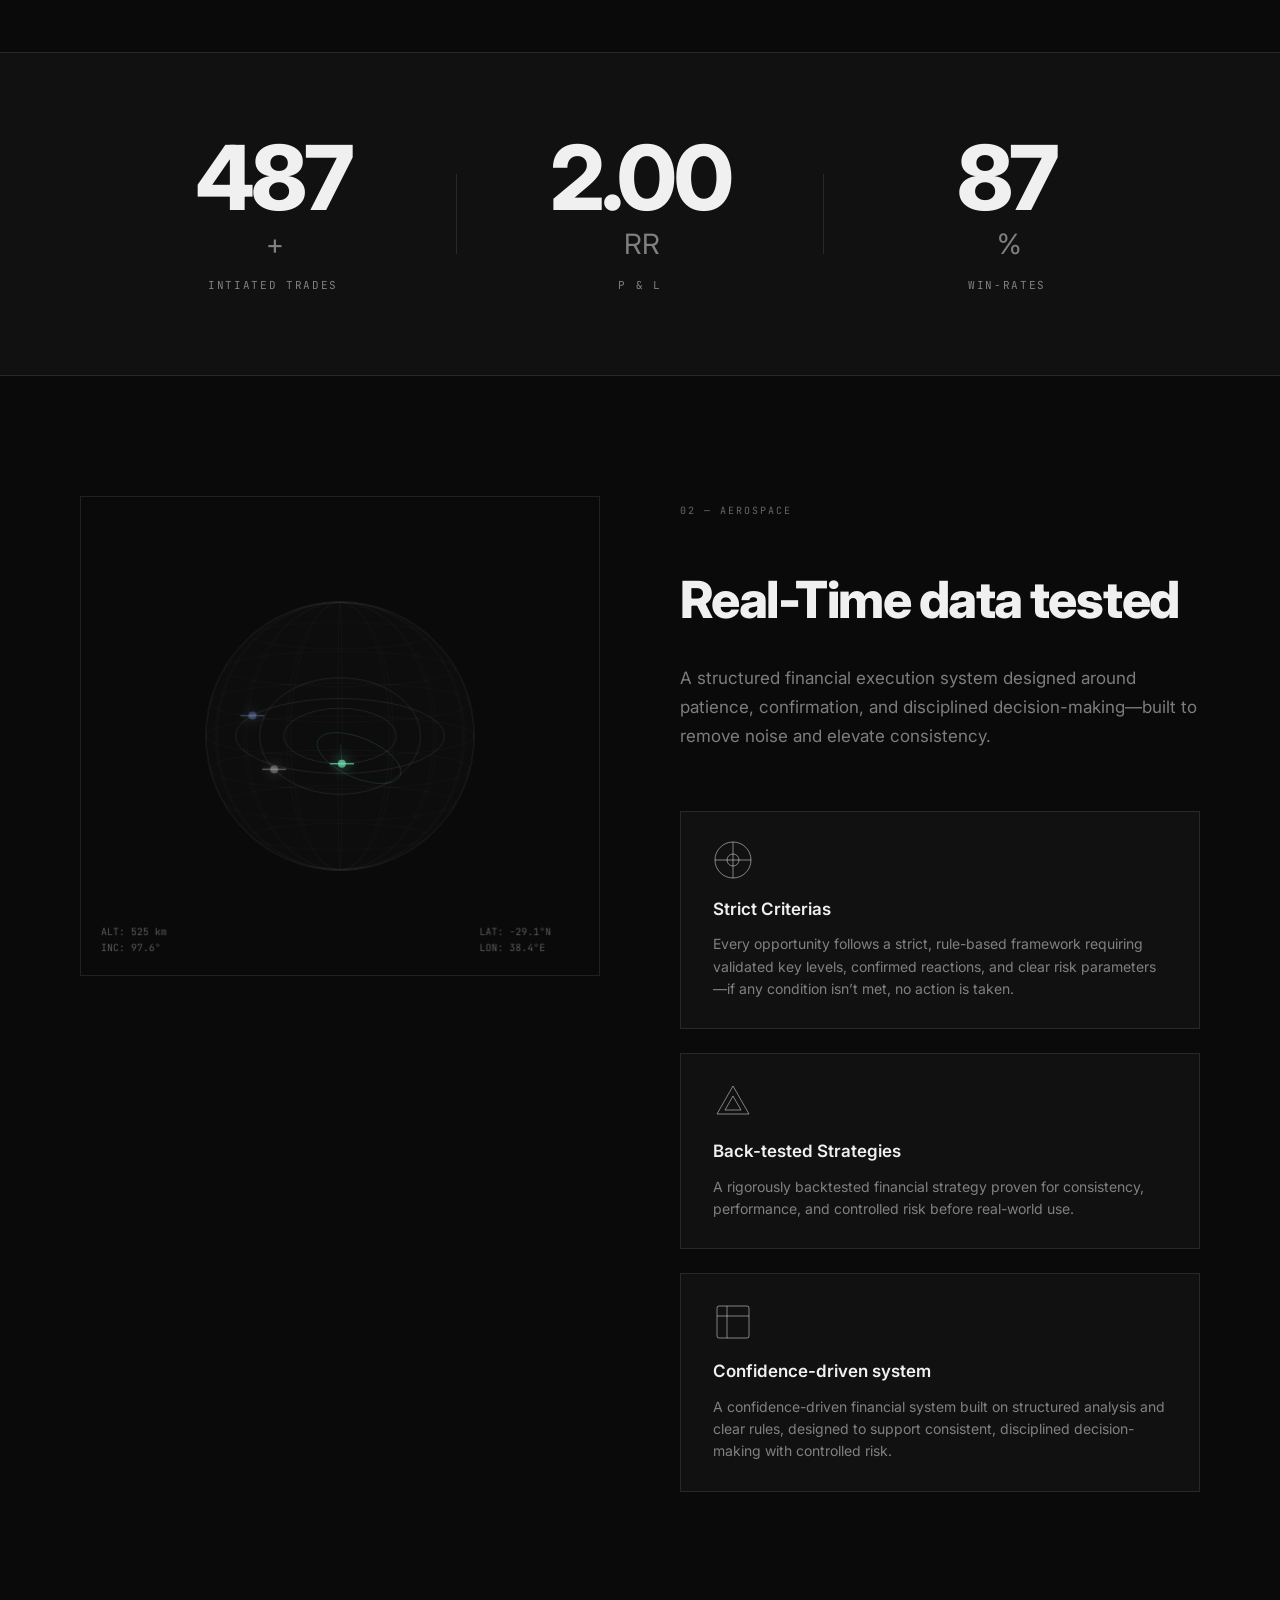
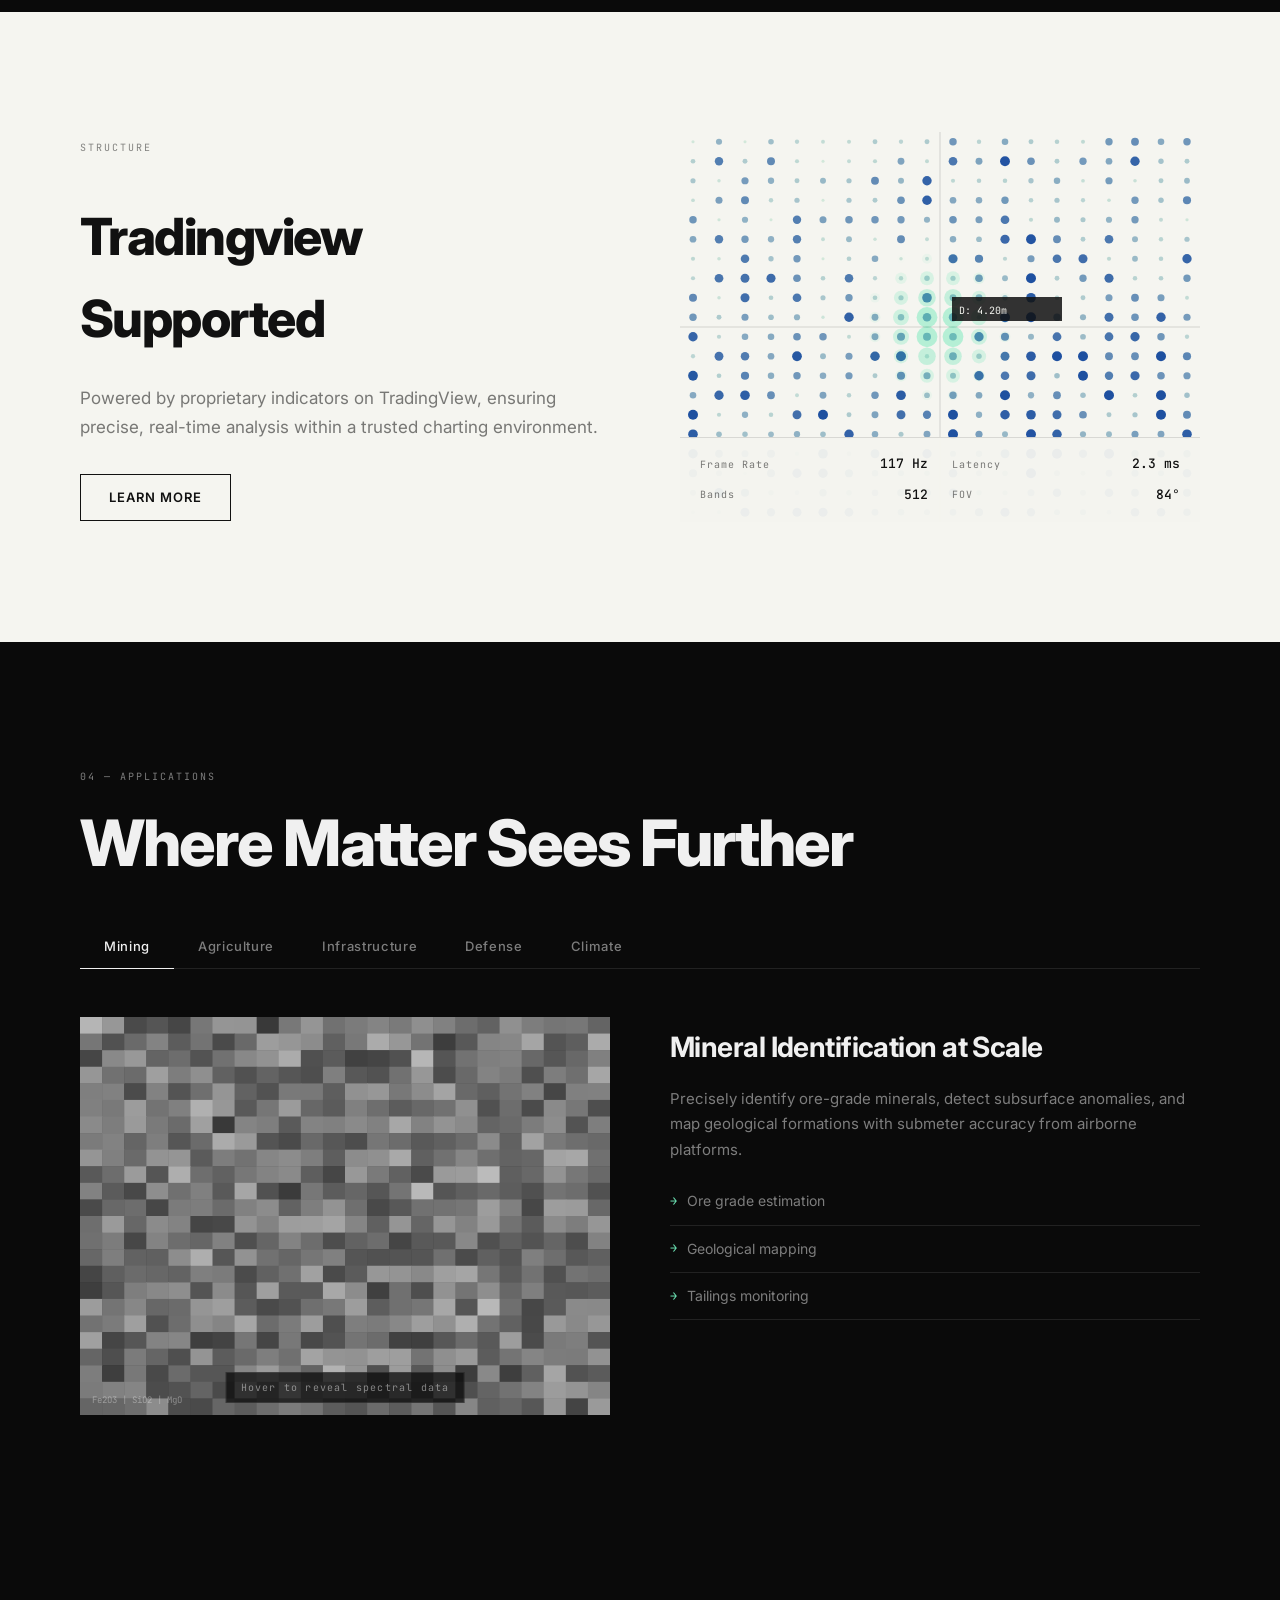
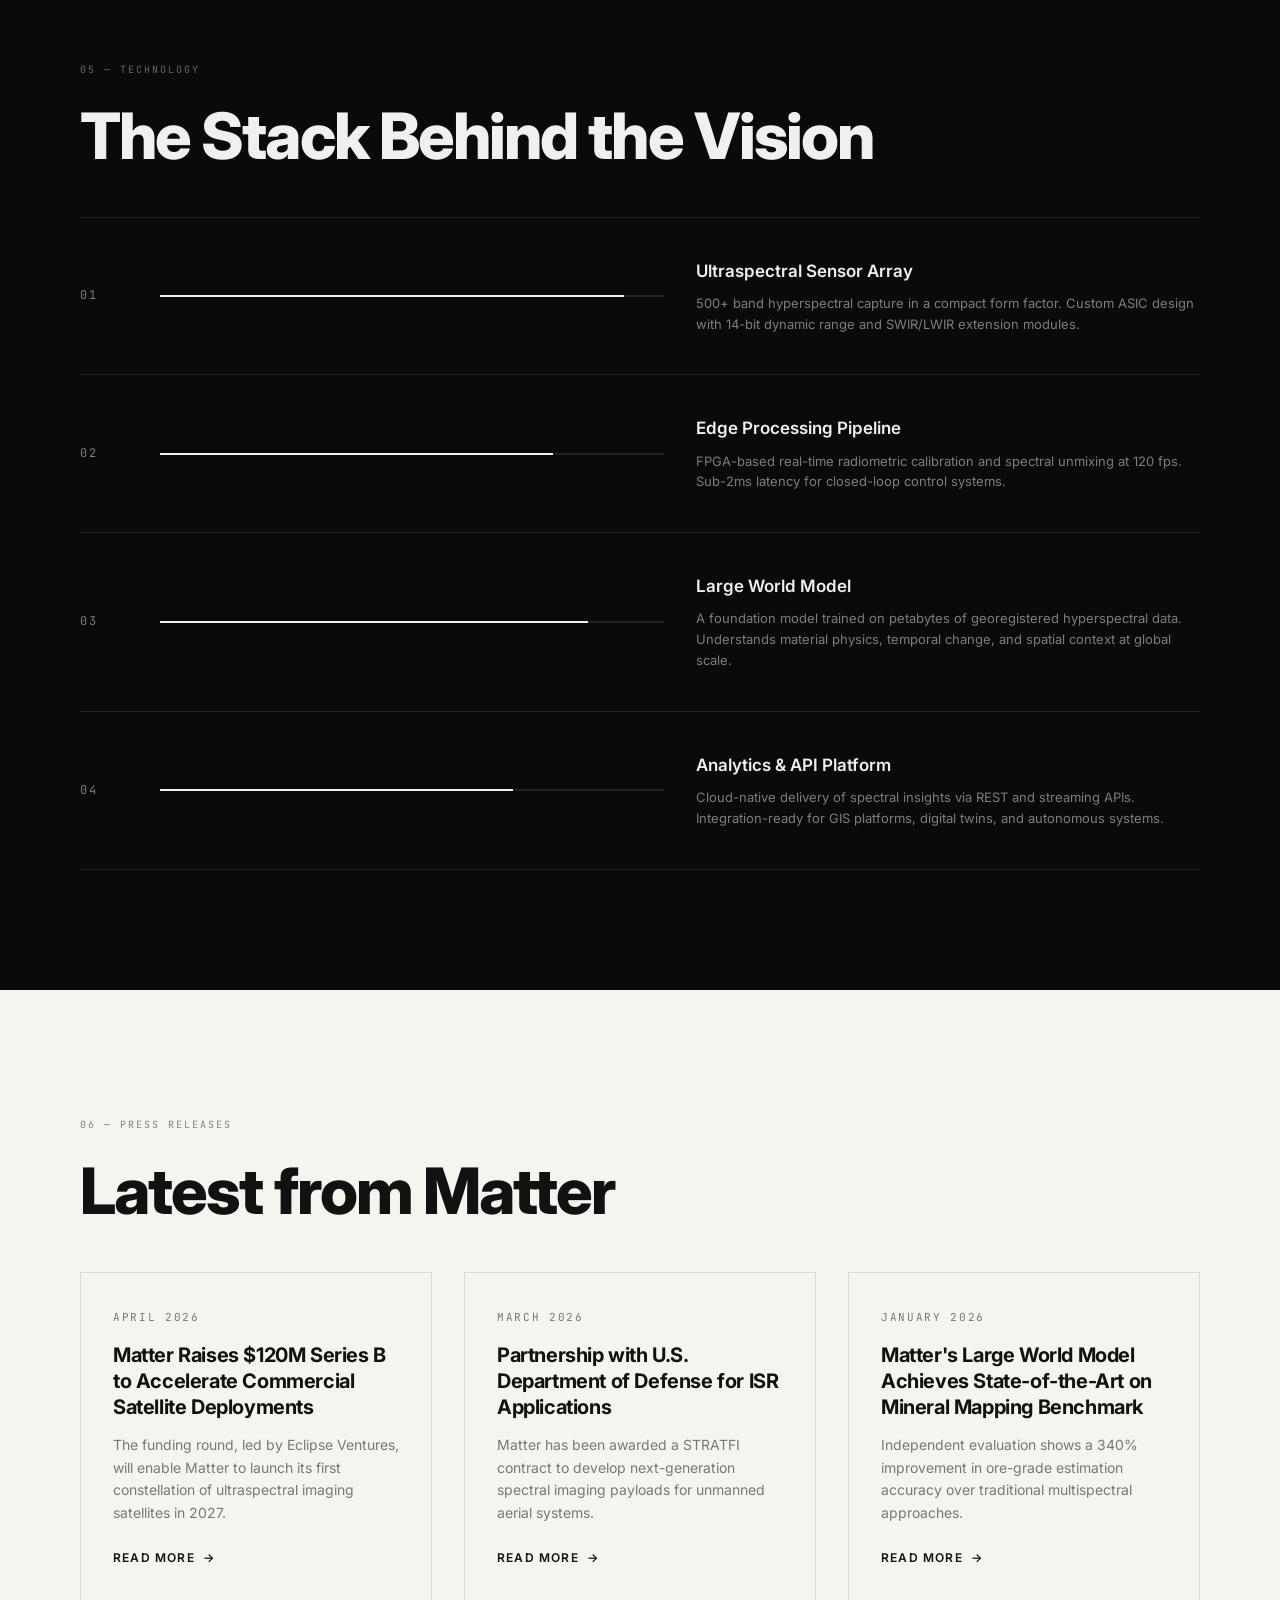
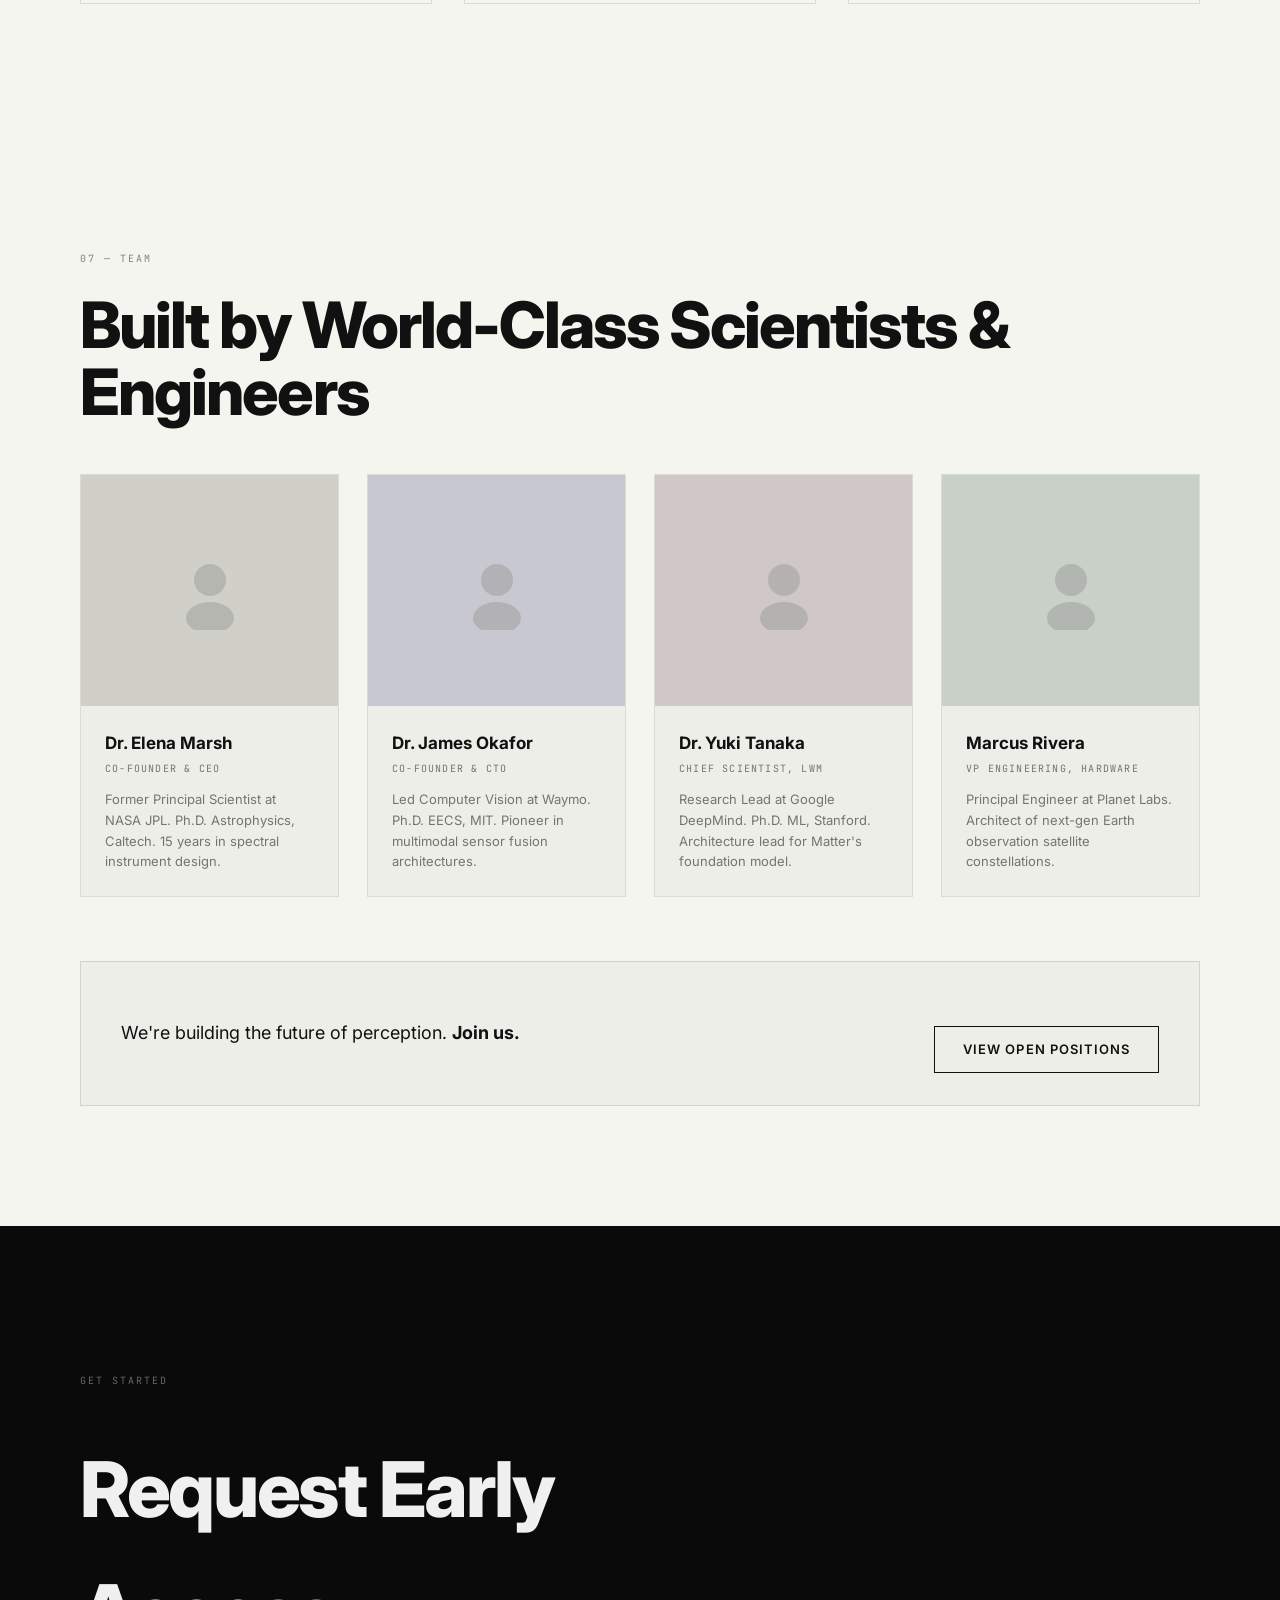
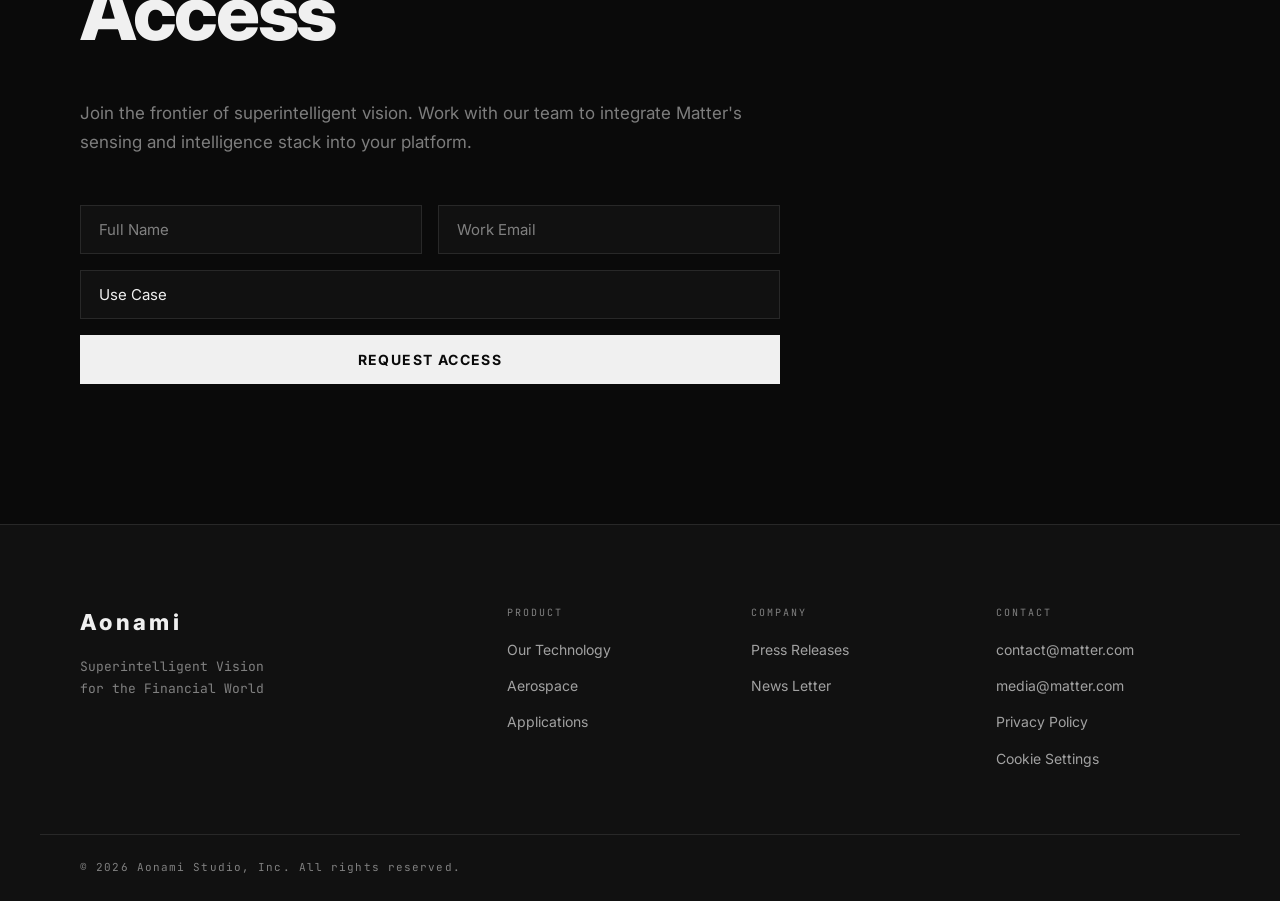
==== commit c73ff096: "Update index.html" ====
--- a/index.html
+++ b/index.html
@@ -176,8 +176,8 @@
                 <path d="M20 14L28 28H12L20 14Z" stroke="currentColor" stroke-width="1"/>
               </svg>
             </div>
-            <h3>SAR Fusion</h3>
-            <p>Synthetic aperture radar fused with optical hyperspectral data for all-weather, day-night persistent surveillance.</p>
+            <h3>Back-tested Strategies</h3>
+            <p>A rigorously backtested financial strategy proven for consistency, performance, and controlled risk before real-world use.</p>
           </div>
           <div class="feat-card reveal-block" data-reveal>
             <div class="feat-card-icon">
@@ -186,8 +186,8 @@
                 <path d="M4 14H36M14 4V36" stroke="currentColor" stroke-width="1"/>
               </svg>
             </div>
-            <h3>Mission Planning AI</h3>
-            <p>Autonomous tasking intelligence that optimizes orbit passes, imaging windows, and downlink bandwidth in real time.</p>
+            <h3>Confidence-driven system</h3>
+            <p>A confidence-driven financial system built on structured analysis and clear rules, designed to support consistent, disciplined decision-making with controlled risk.</p>
           </div>
         </div>
       </div>
@@ -199,9 +199,9 @@
     <div class="container">
       <div class="split-layout">
         <div class="split-left">
-          <span class="section-tag mono dark-tag reveal-block" data-reveal>03 — ROBOTICS</span>
-          <h2 class="feature-heading dark reveal-block" data-reveal>Embodied Spectral Perception</h2>
-          <p class="feature-body dark reveal-block" data-reveal>Give autonomous systems eyes that see through material—enabling robots to navigate, inspect, and interact with the physical world at a level of precision previously impossible.</p>
+          <span class="section-tag mono dark-tag reveal-block" data-reveal>Structure</span>
+          <h2 class="feature-heading dark reveal-block" data-reveal>Tradingview Supported</h2>
+          <p class="feature-body dark reveal-block" data-reveal>Powered by proprietary indicators on TradingView, ensuring precise, real-time analysis within a trusted charting environment.</p>
           <a href="#access" class="btn-outline dark-btn reveal-block" data-reveal>Learn More</a>
         </div>
         <div class="split-right reveal-block" data-reveal>
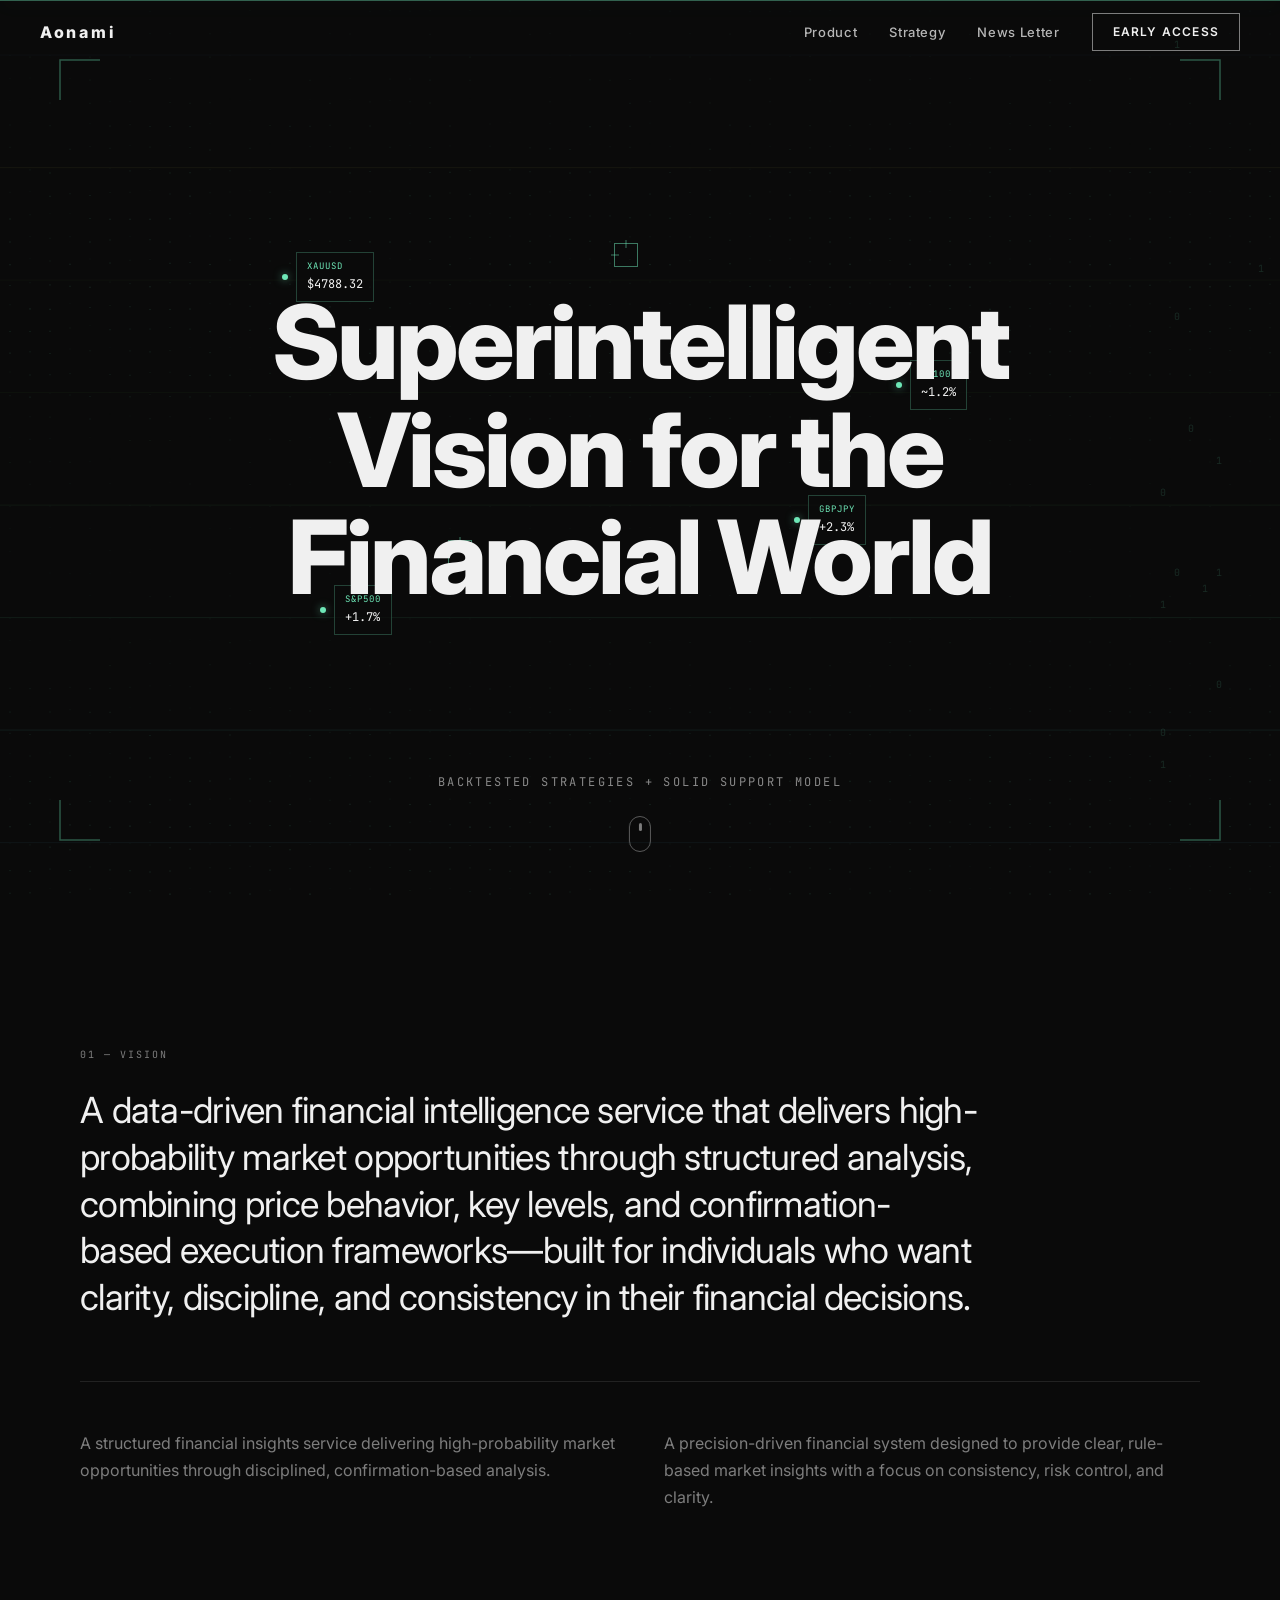
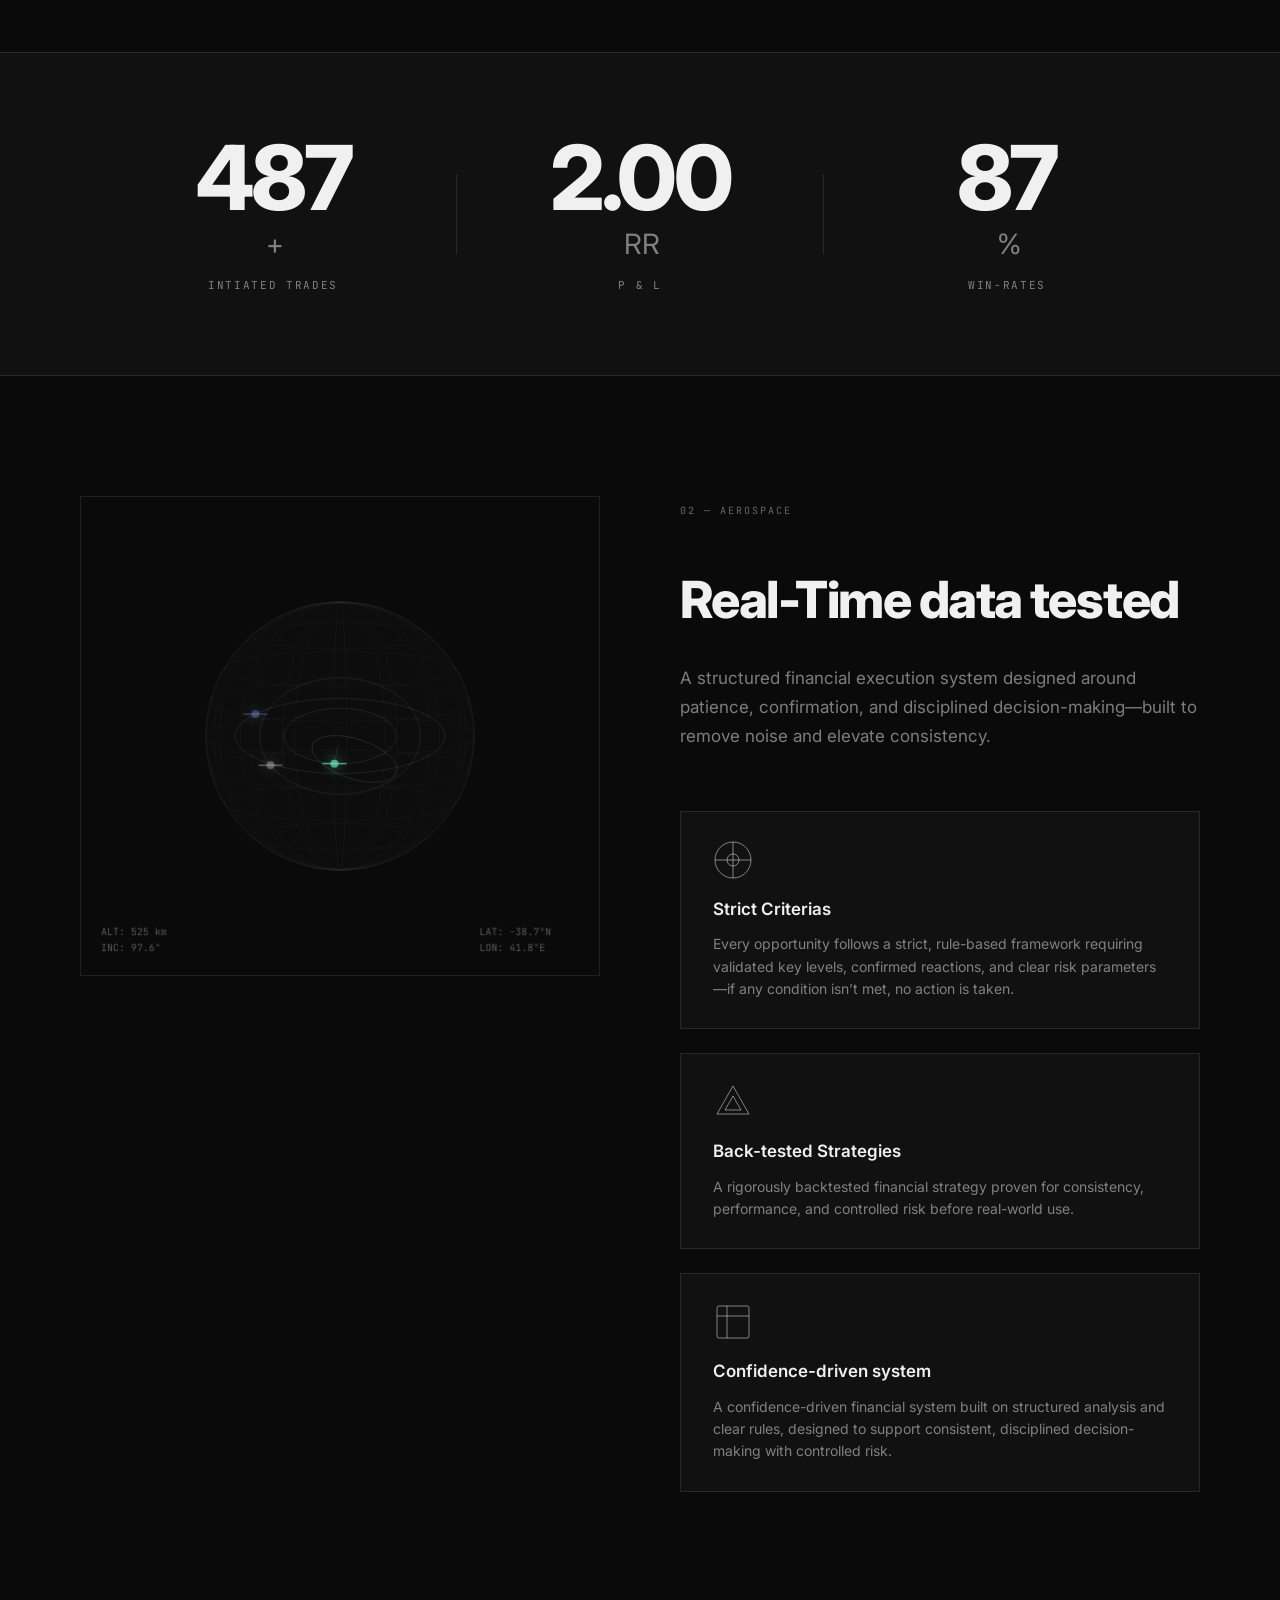
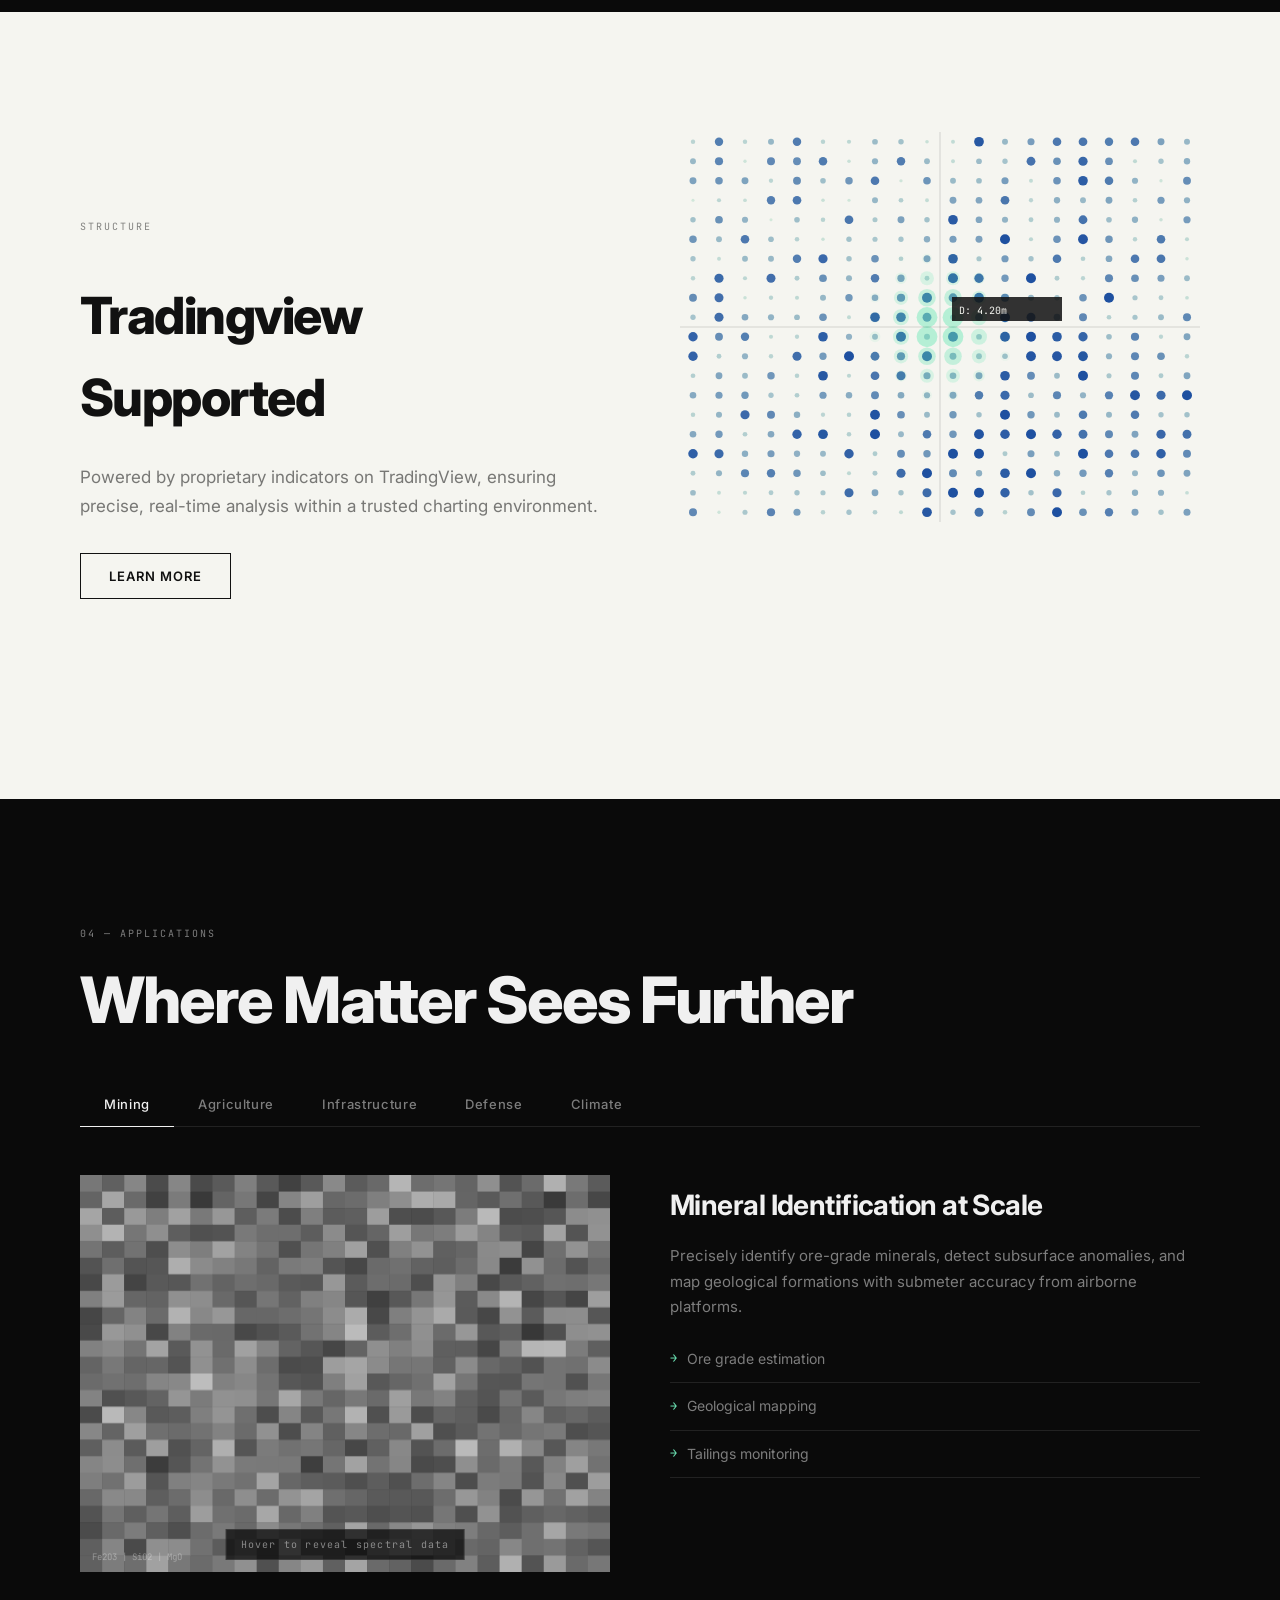
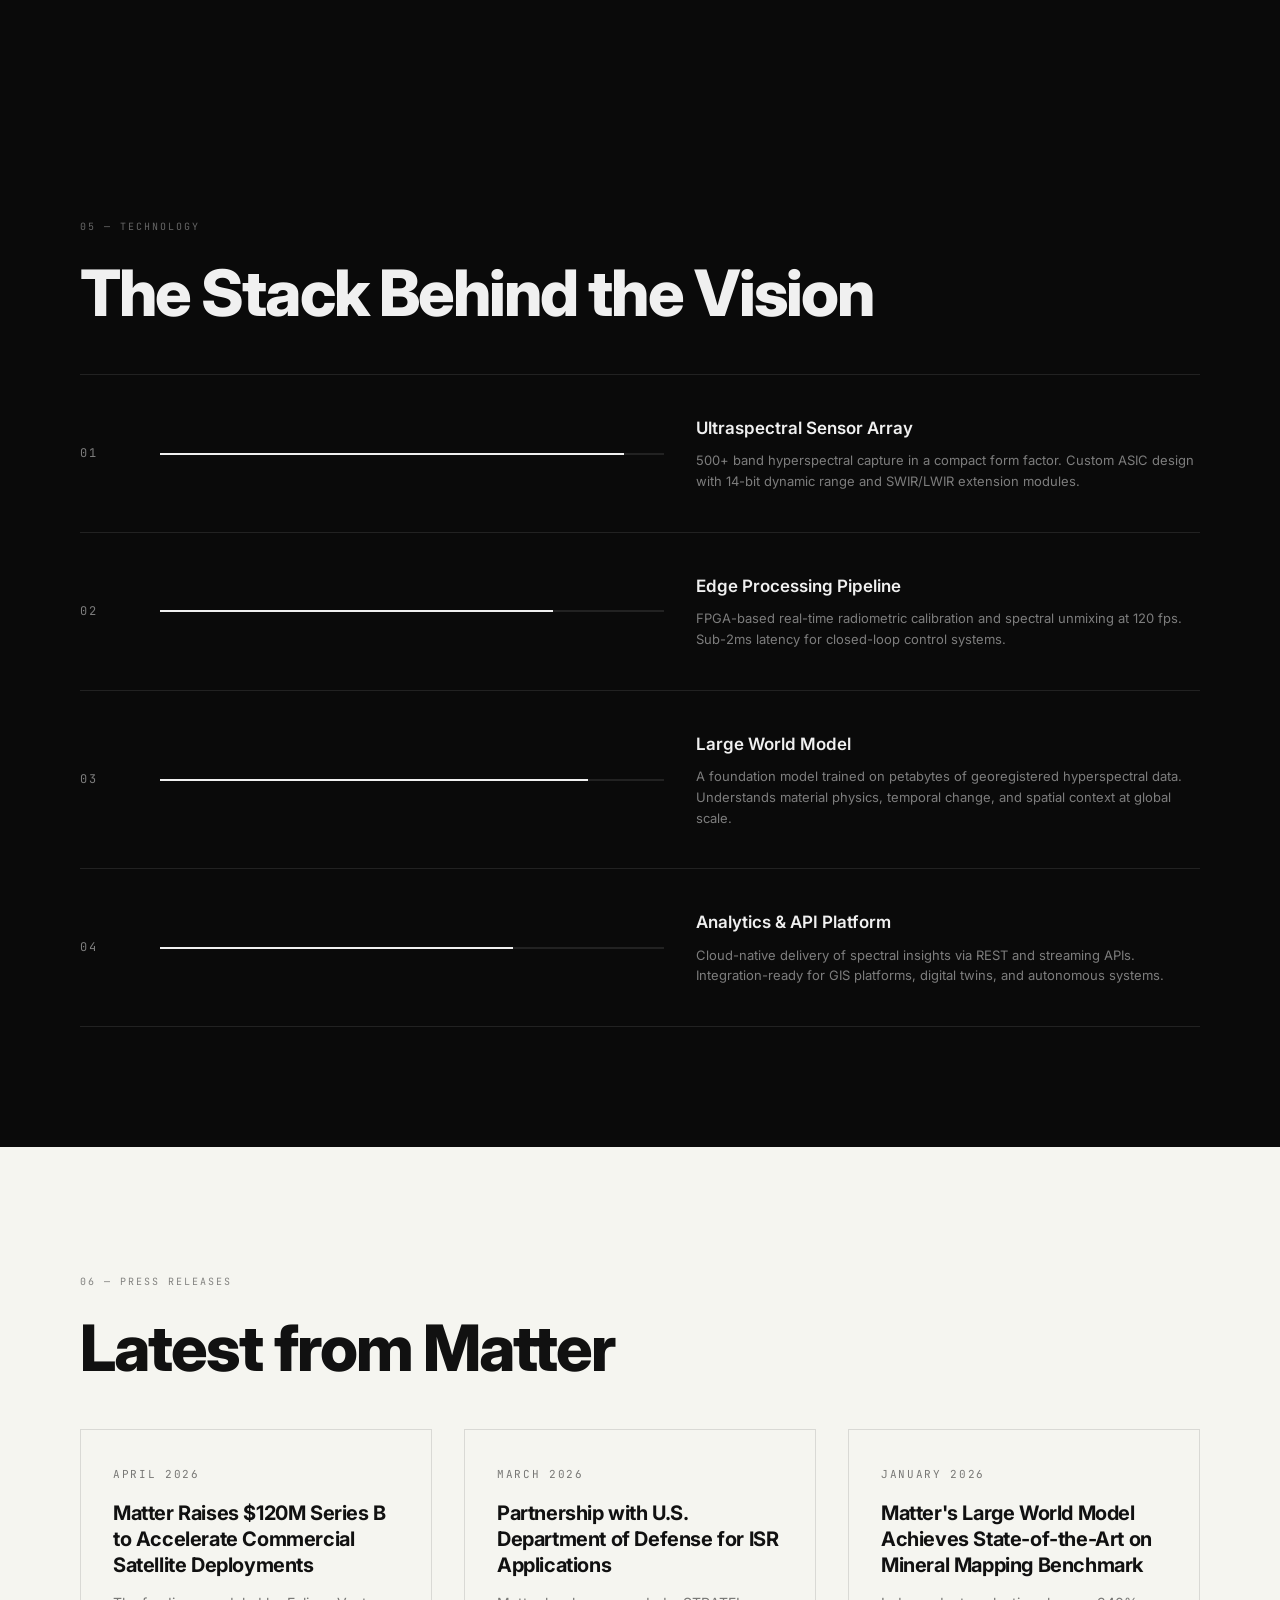
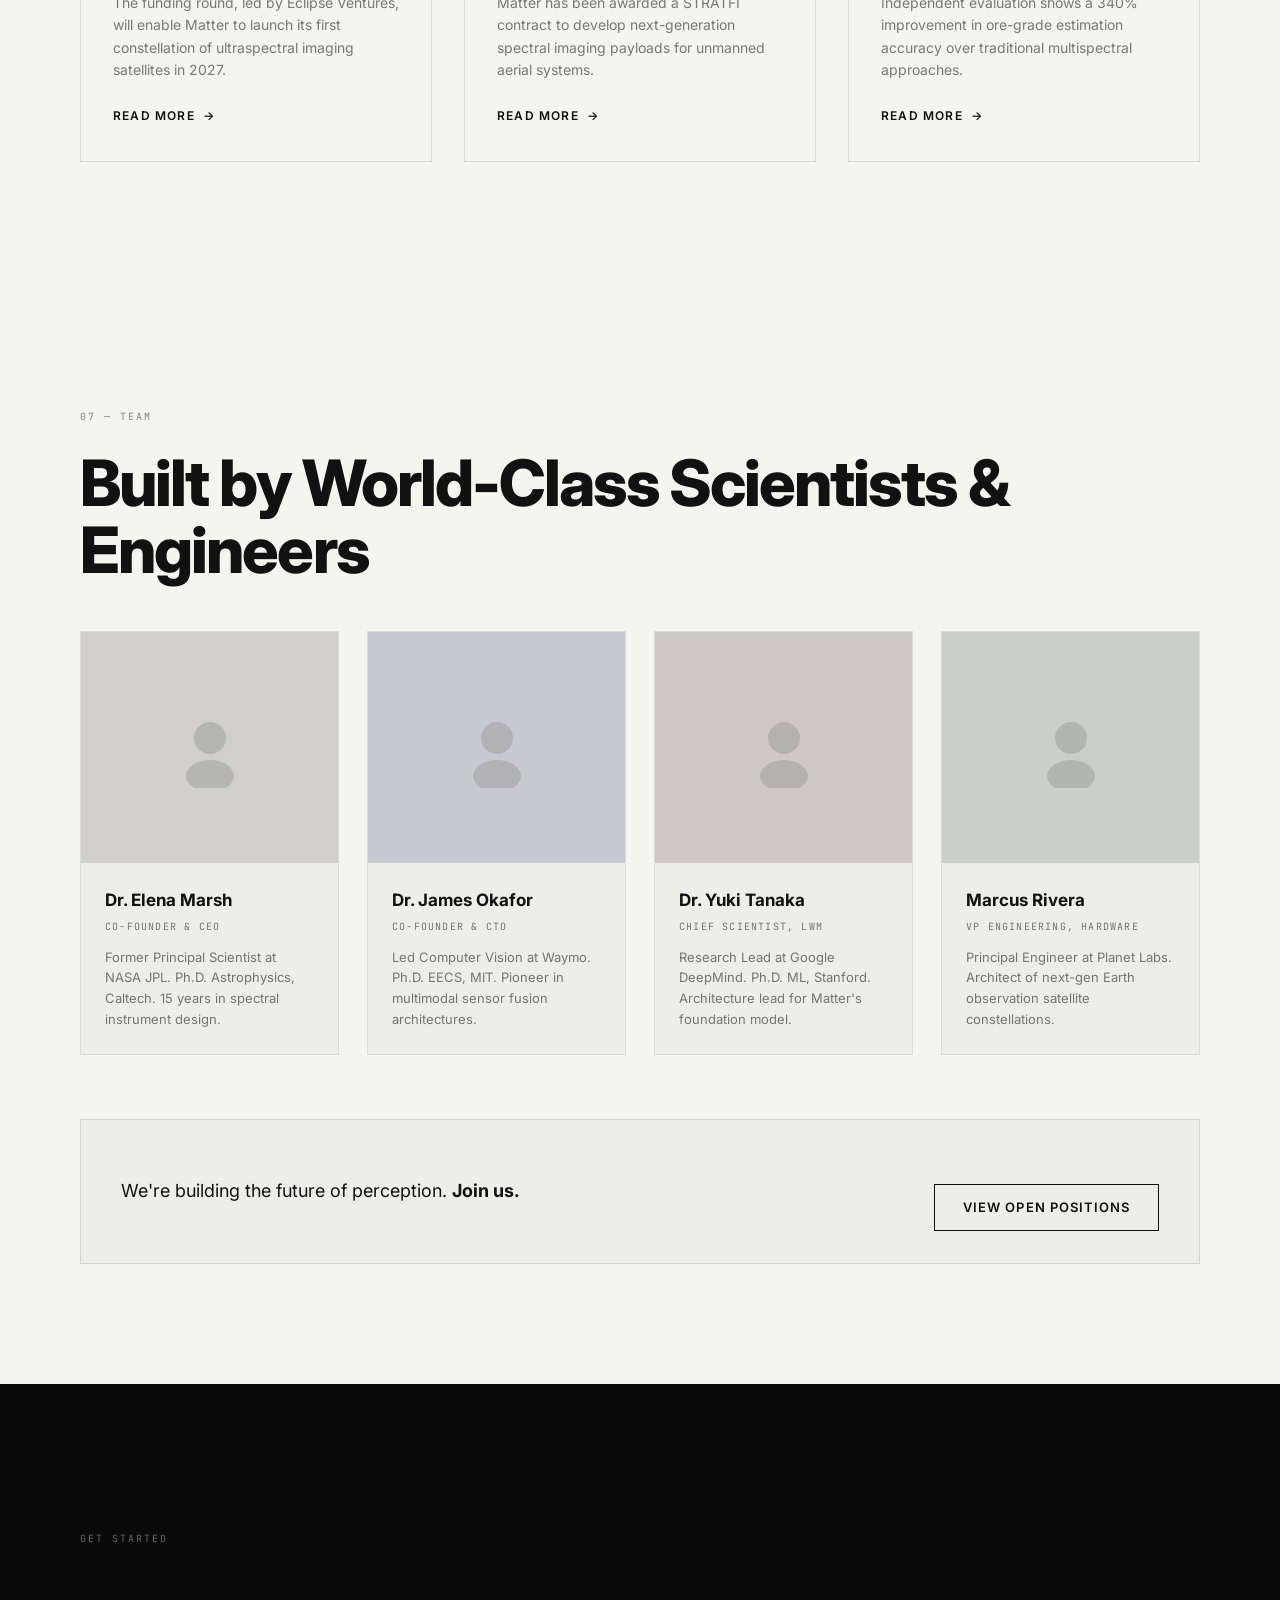
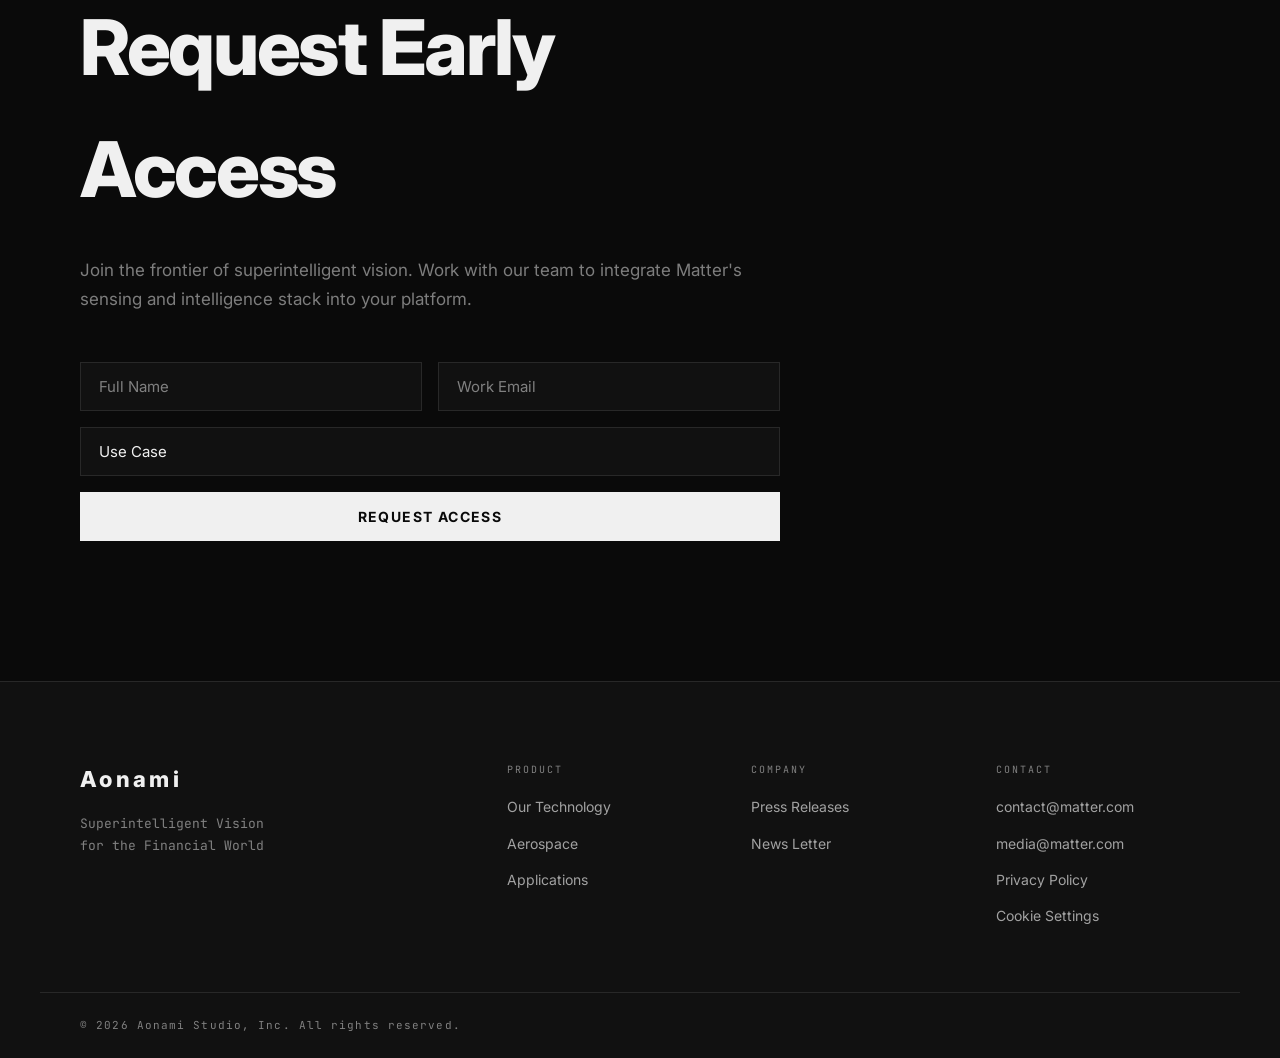
==== commit c035f992: "Update index.html" ====
--- a/index.html
+++ b/index.html
@@ -207,22 +207,15 @@
         <div class="split-right reveal-block" data-reveal>
           <div class="robotics-visual">
             <canvas id="robotics-canvas"></canvas>
-            <div class="spec-overlay">
-              <div class="spec-row">
-                <span class="mono spec-key">Frame Rate</span>
-                <span class="mono spec-val" id="spec-fps">120 Hz</span>
-              </div>
-              <div class="spec-row">
-                <span class="mono spec-key">Latency</span>
-                <span class="mono spec-val" id="spec-lat">2.1 ms</span>
-              </div>
-              <div class="spec-row">
-                <span class="mono spec-key">Bands</span>
-                <span class="mono spec-val" id="spec-bands">512</span>
-              </div>
-              <div class="spec-row">
-                <span class="mono spec-key">FOV</span>
-                <span class="mono spec-val" id="spec-fov">84°</span>
+                <div class="robotics-visual tradingview-box">
+                    <iframe
+                      src="https://www.tradingview.com/widgetembed/?frameElementId=tradingview_widget&symbol=OANDA%3AXAUUSD&interval=15&hidesidetoolbar=1&symboledit=1&saveimage=0&toolbarbg=ffffff&studies=[]&theme=light&style=1&timezone=Asia%2FSingapore&withdateranges=1&hideideas=1"
+                      class="tradingview-chart"
+                      frameborder="0"
+                      allowtransparency="true"
+                      scrolling="no">
+                    </iframe>
+                 </div>
               </div>
             </div>
           </div>
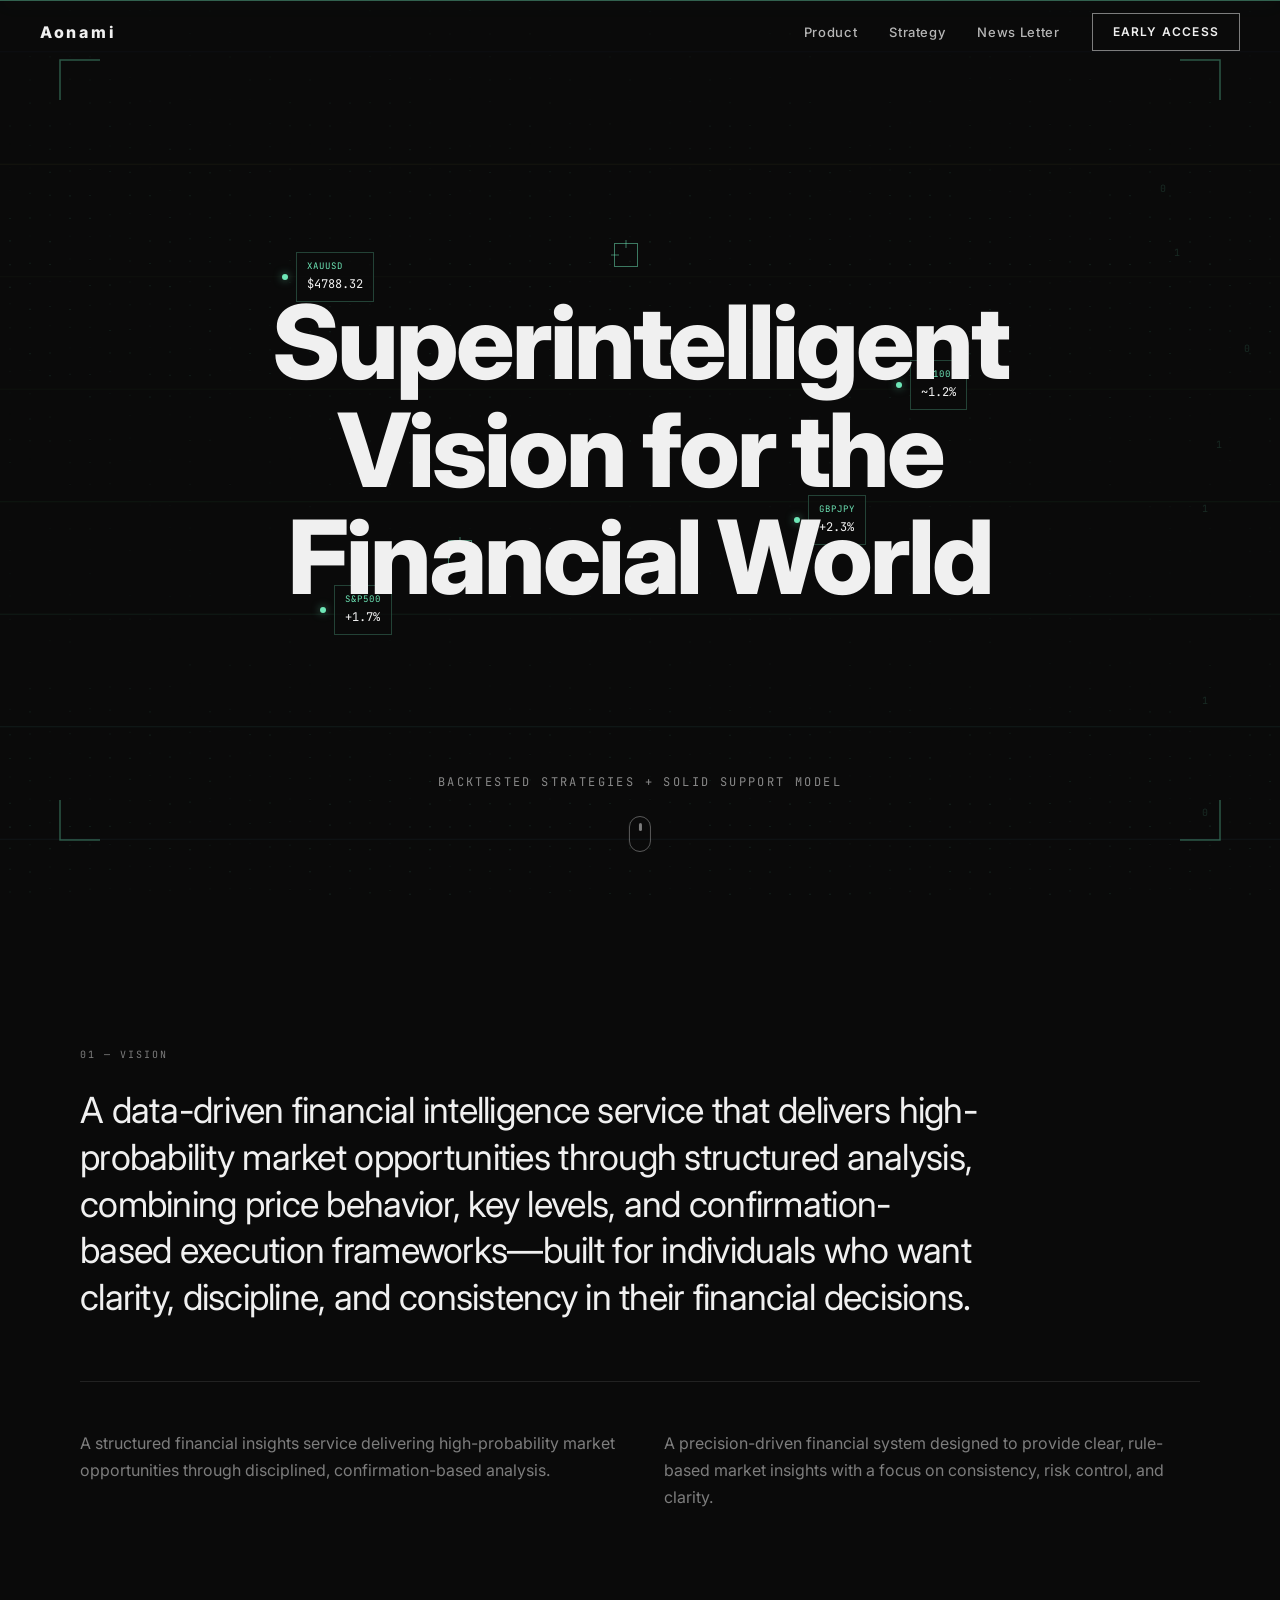
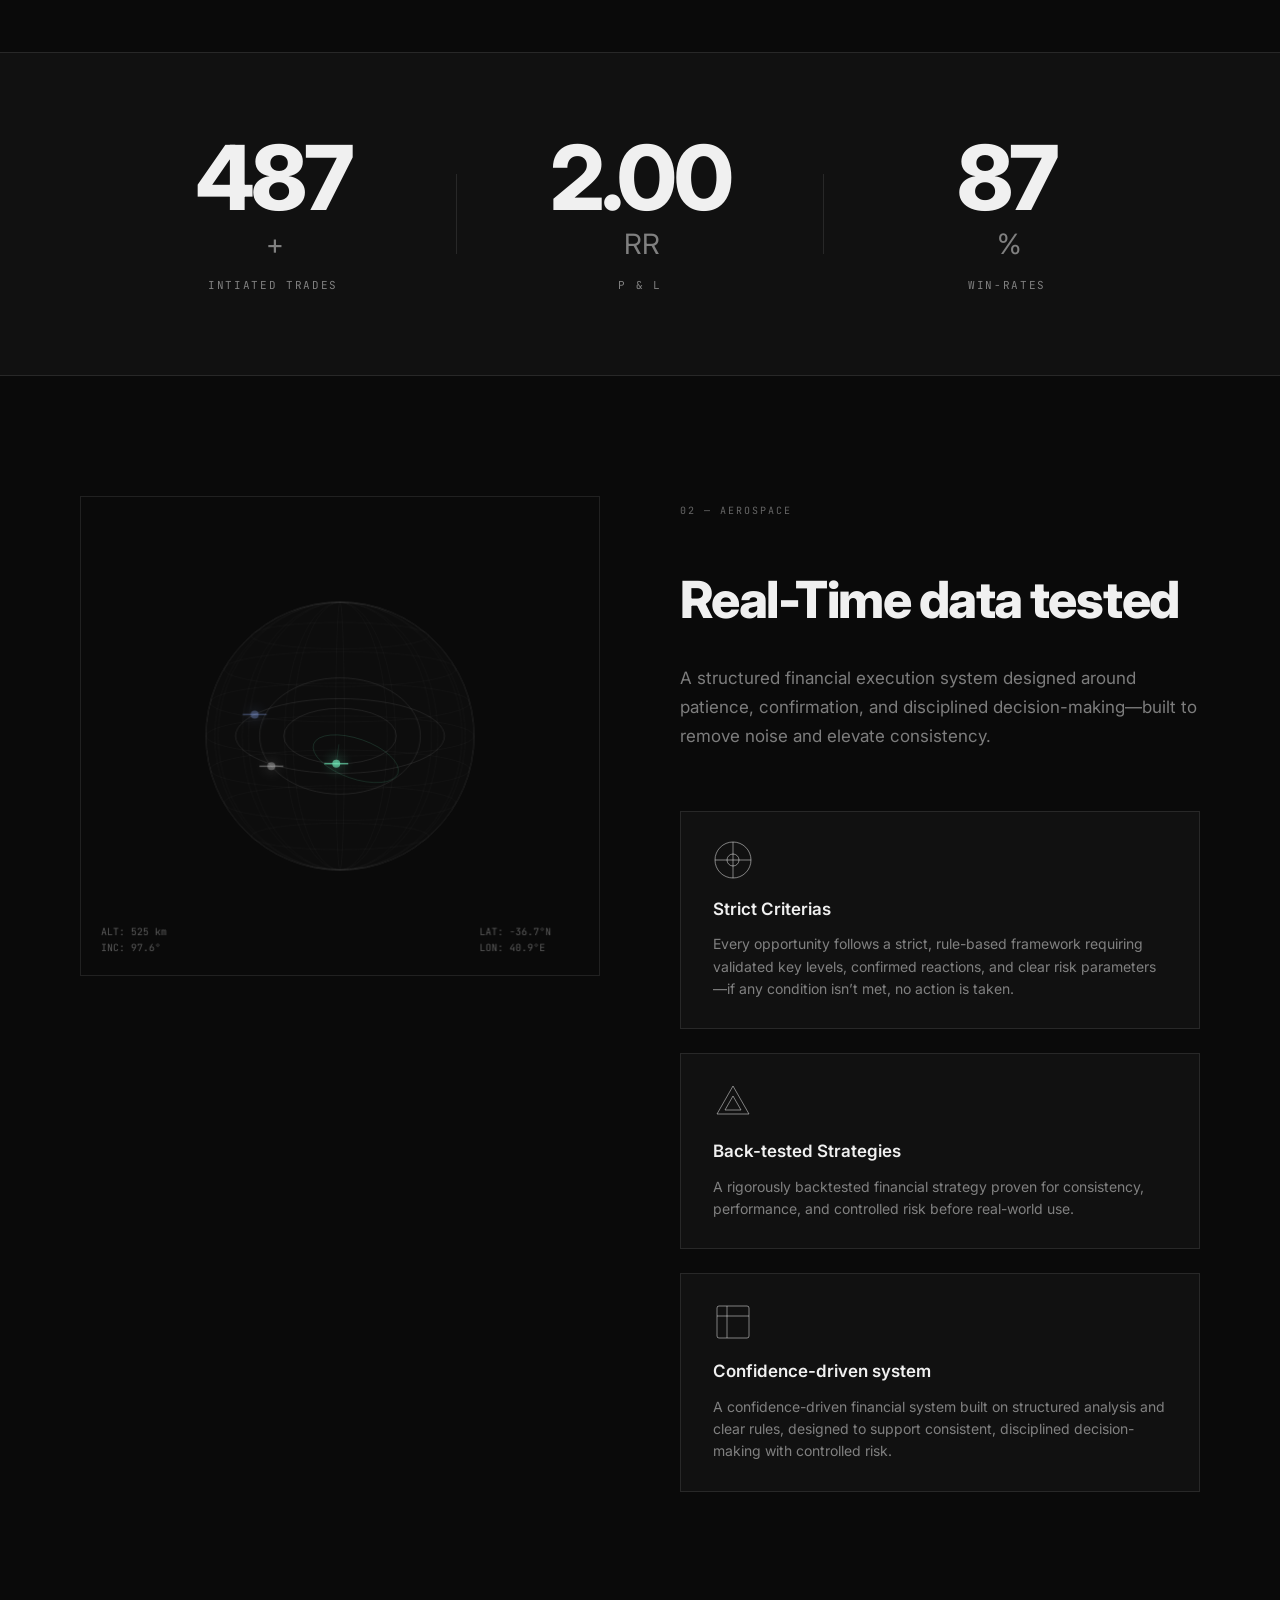
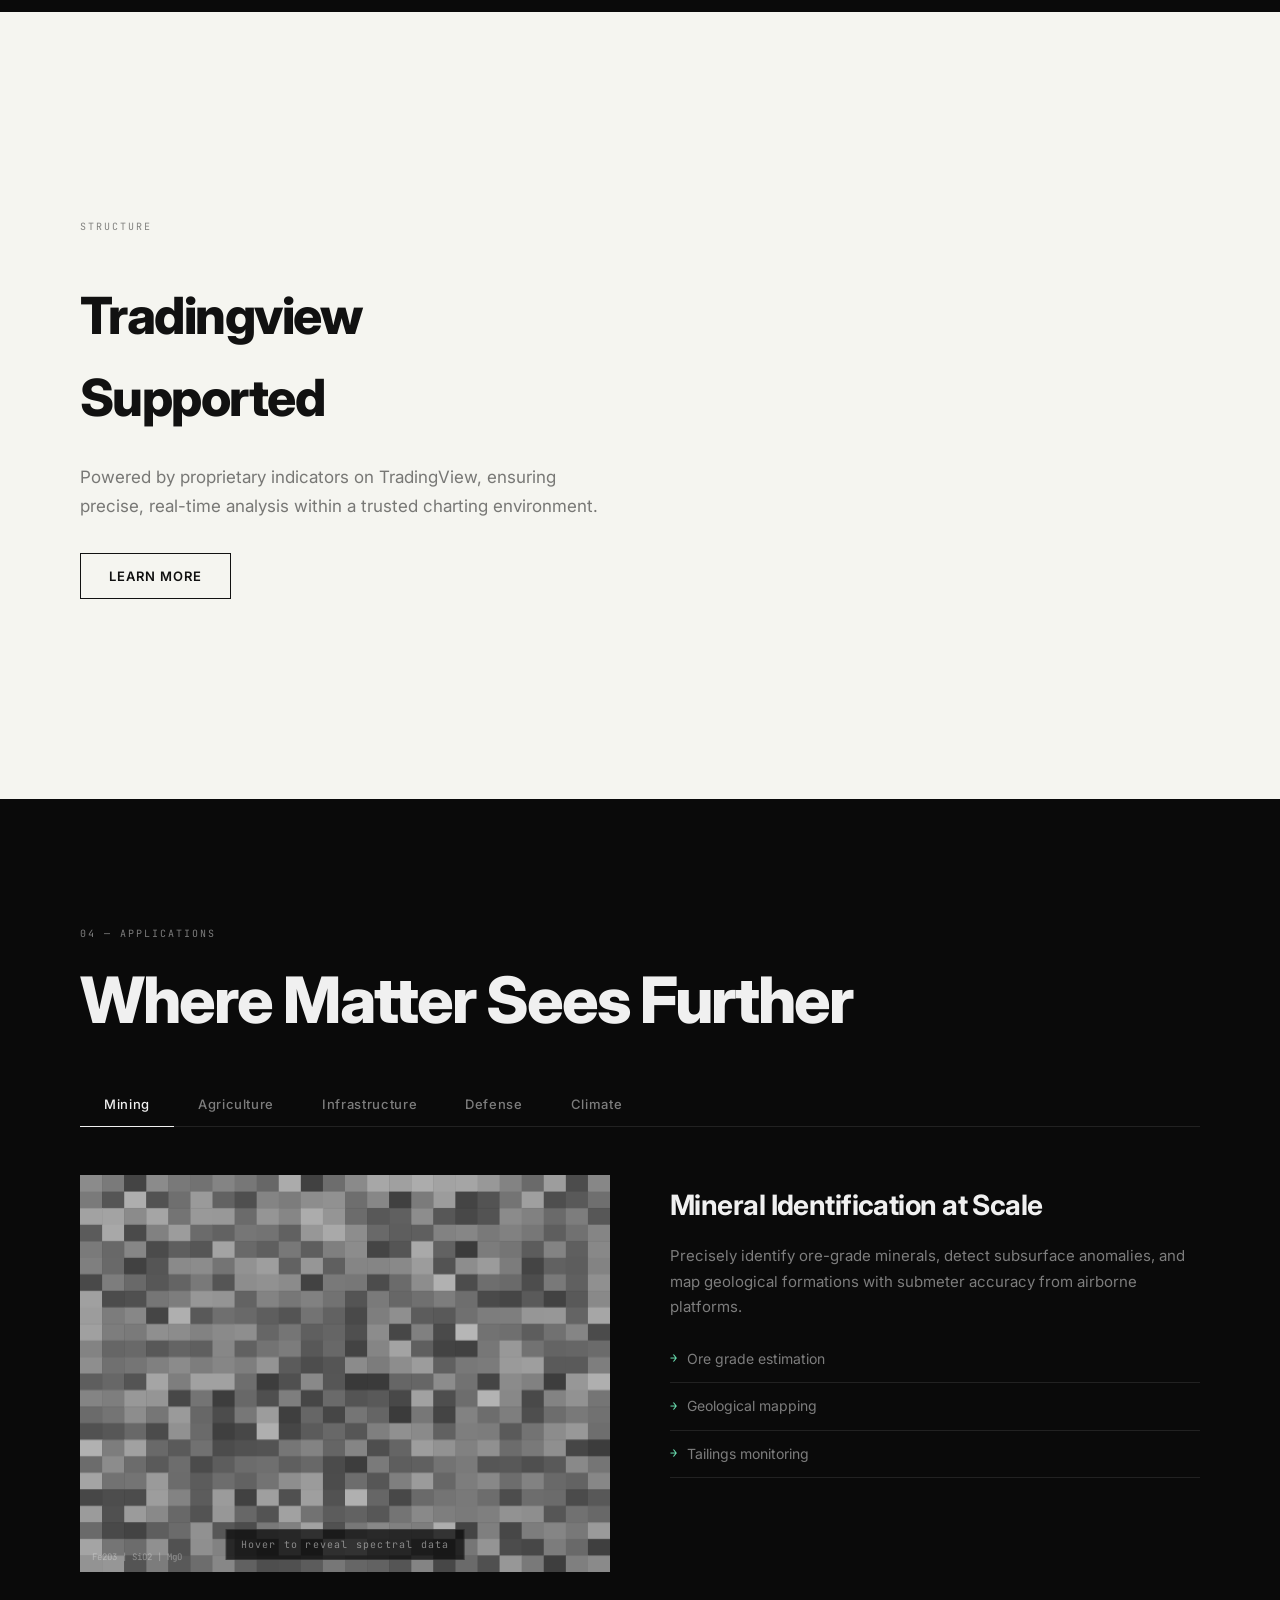
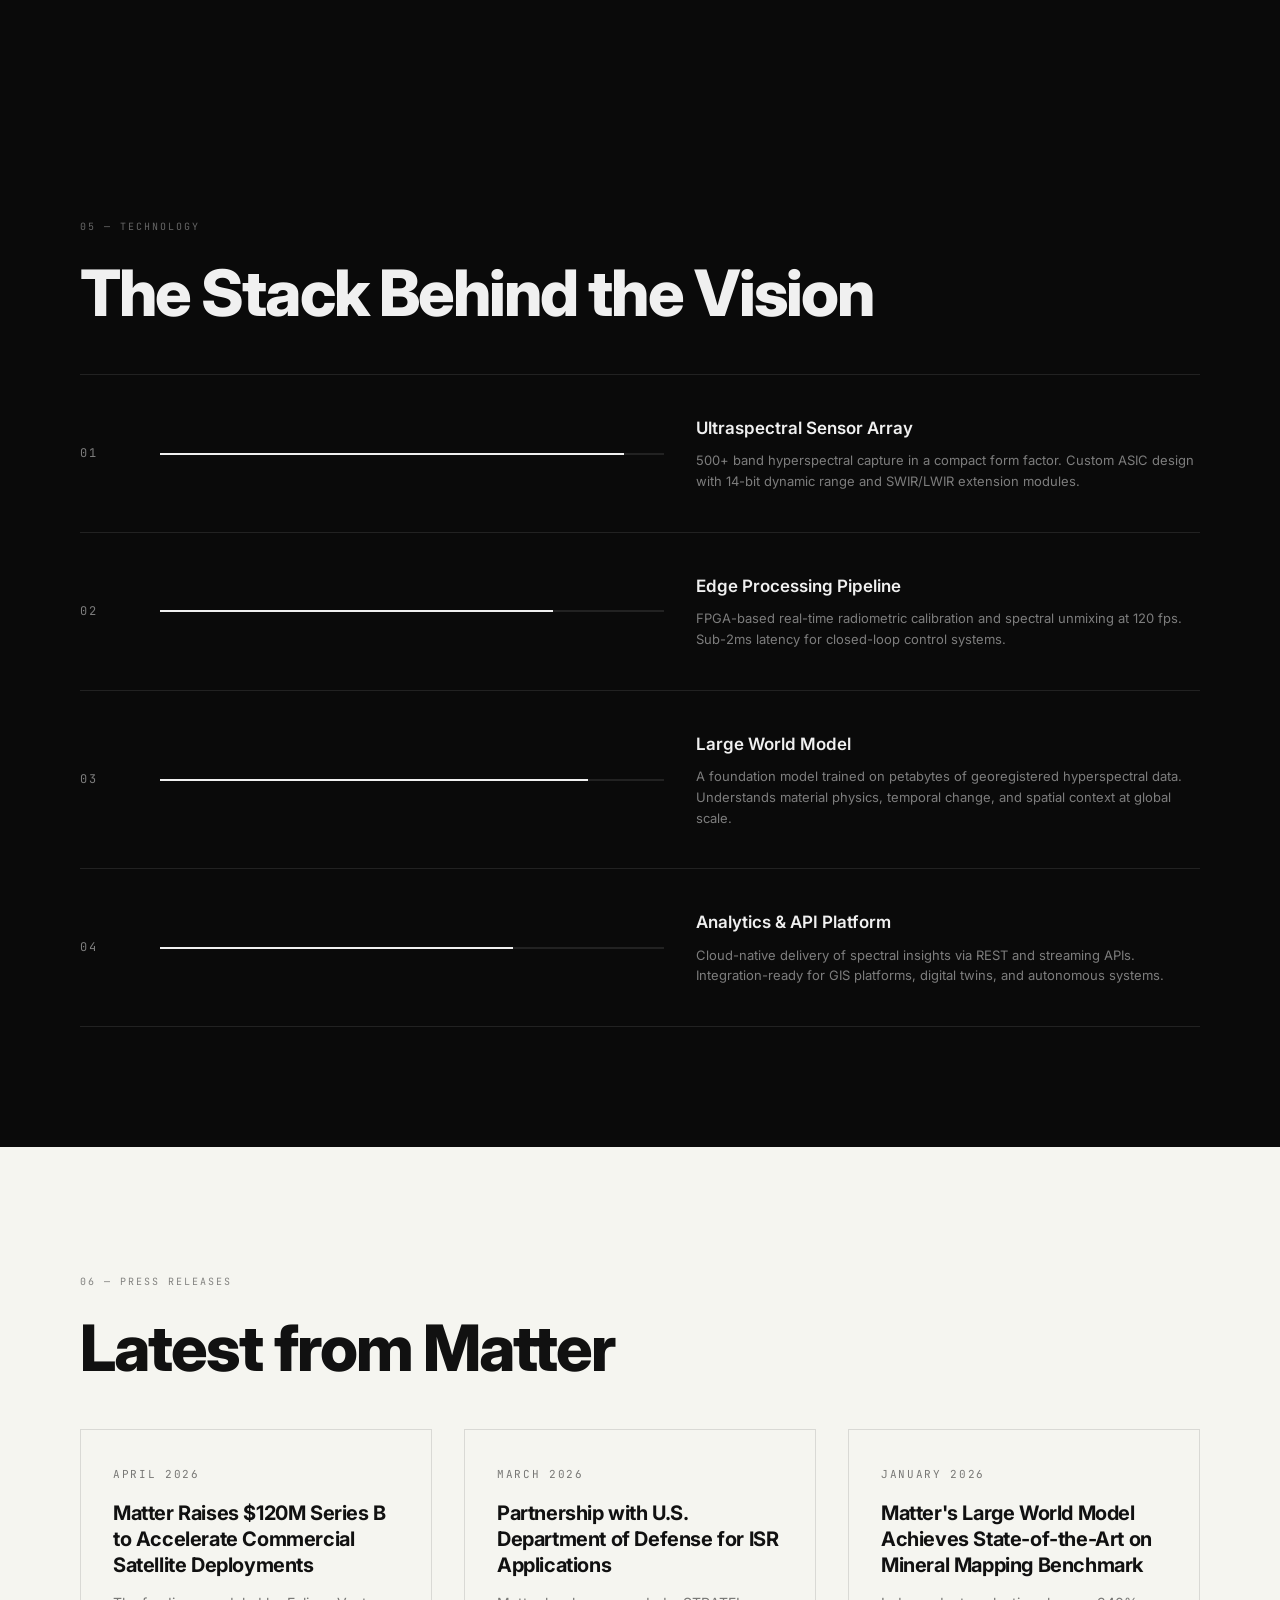
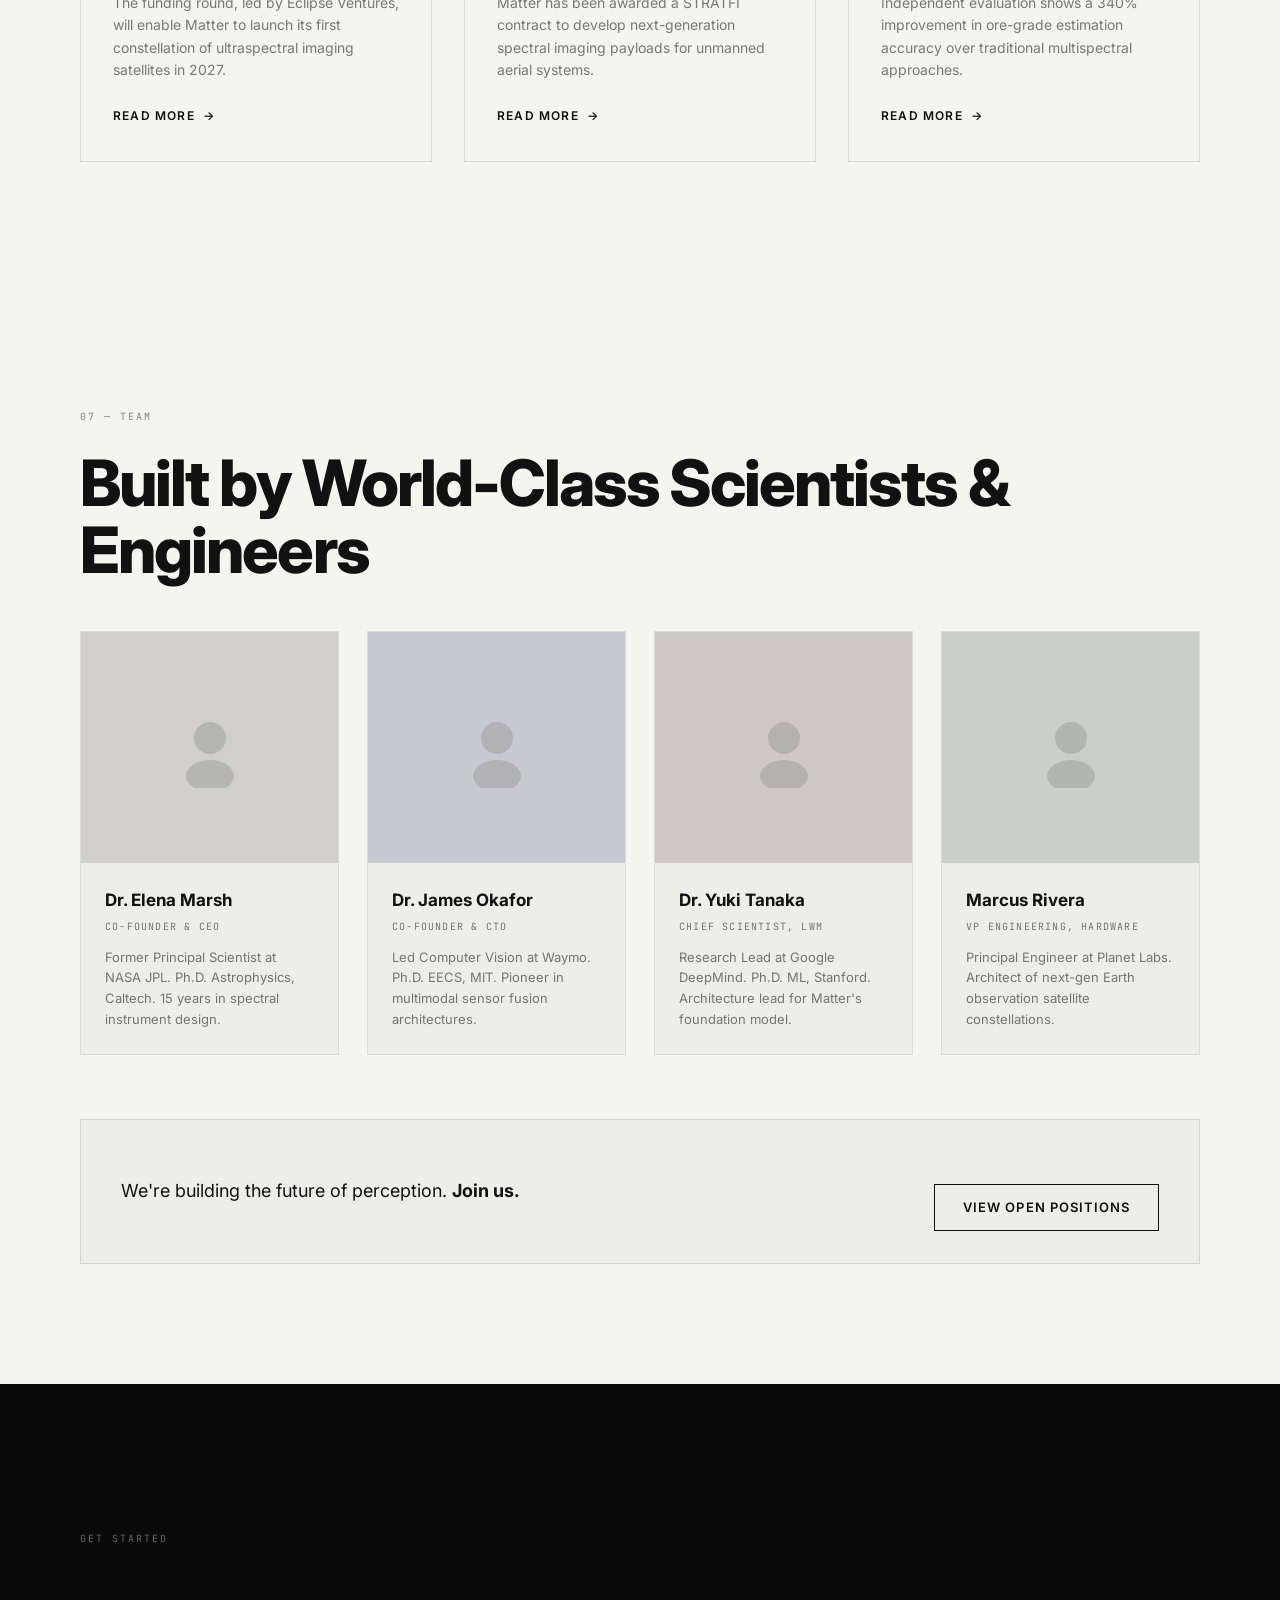
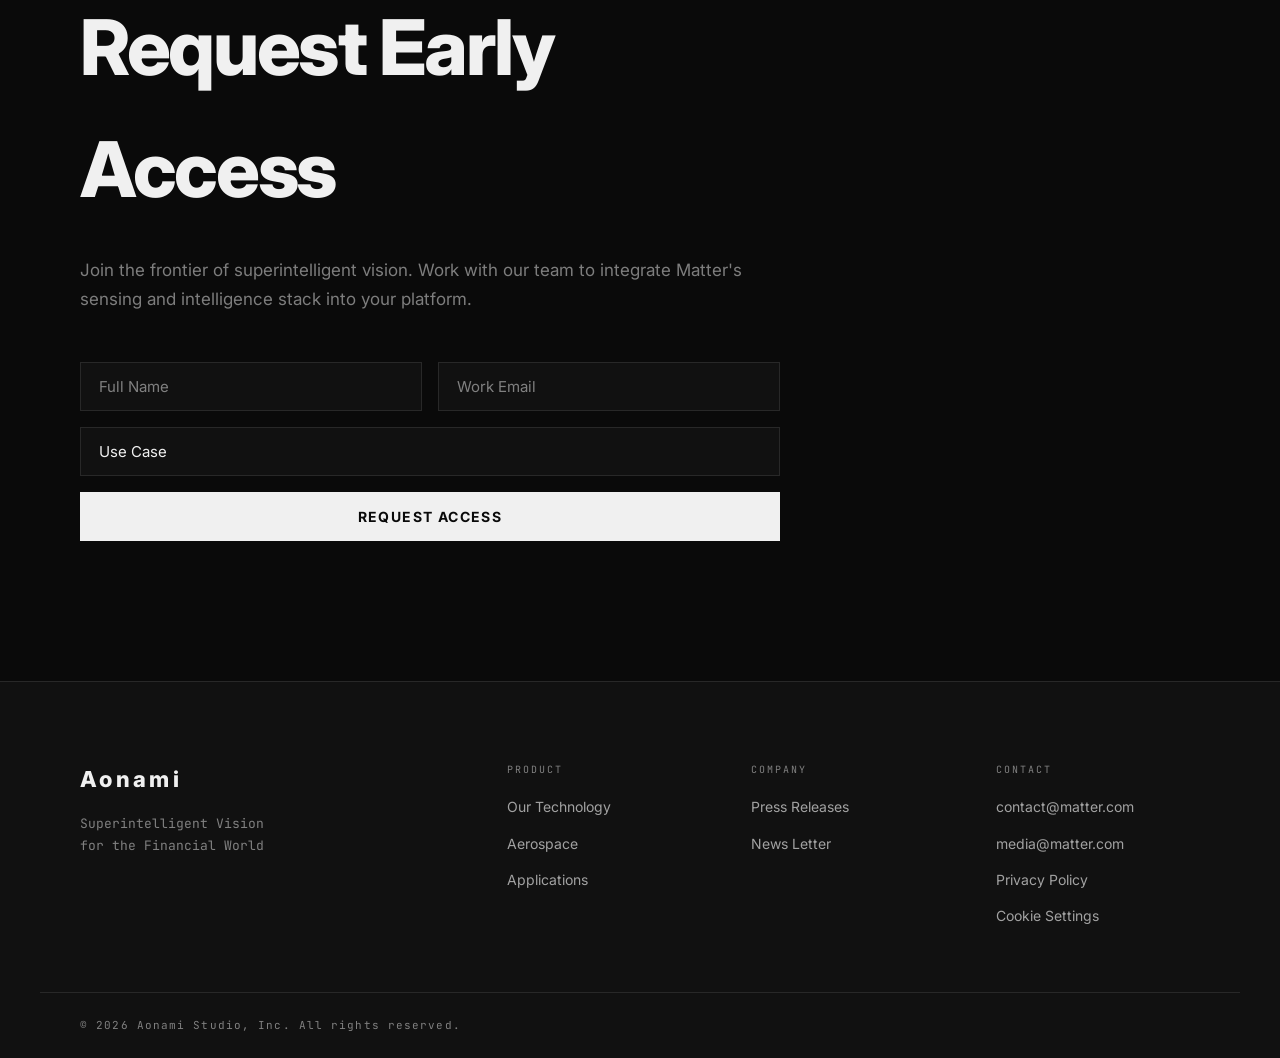
==== commit 1c805c43: "Update index.html" ====
--- a/index.html
+++ b/index.html
@@ -209,7 +209,7 @@
             <canvas id="robotics-canvas"></canvas>
                 <div class="robotics-visual tradingview-box">
                     <iframe
-                      src="https://www.tradingview.com/widgetembed/?frameElementId=tradingview_widget&symbol=OANDA%3AXAUUSD&interval=15&hidesidetoolbar=1&symboledit=1&saveimage=0&toolbarbg=ffffff&studies=[]&theme=light&style=1&timezone=Asia%2FSingapore&withdateranges=1&hideideas=1"
+                      src="https://www.tradingview.com/widgetembed/?frameElementId=tradingview_widget&symbol=NASDAQ%3AAAPL&interval=15&hidesidetoolbar=1&symboledit=1&saveimage=0&toolbarbg=ffffff&studies=[]&theme=light&style=1&timezone=Asia%2FSingapore&withdateranges=1&hideideas=1"
                       class="tradingview-chart"
                       frameborder="0"
                       allowtransparency="true"
--- a/style.css
+++ b/style.css
@@ -1014,3 +1014,22 @@
   from { opacity: 0; transform: translateY(20px); }
   to   { opacity: 1; transform: none; }
 }
+
+/* === TradingView FULL COVER (Paste at bottom) === */
+.tradingview-overlay {
+  position: absolute;
+  inset: 0;
+  width: 100%;
+  height: 100%;
+  border: none;
+  z-index: 10;
+}
+
+/* Hide original visuals underneath */
+#robotics-canvas {
+  opacity: 0;
+}
+
+.spec-overlay {
+  display: none;
+}
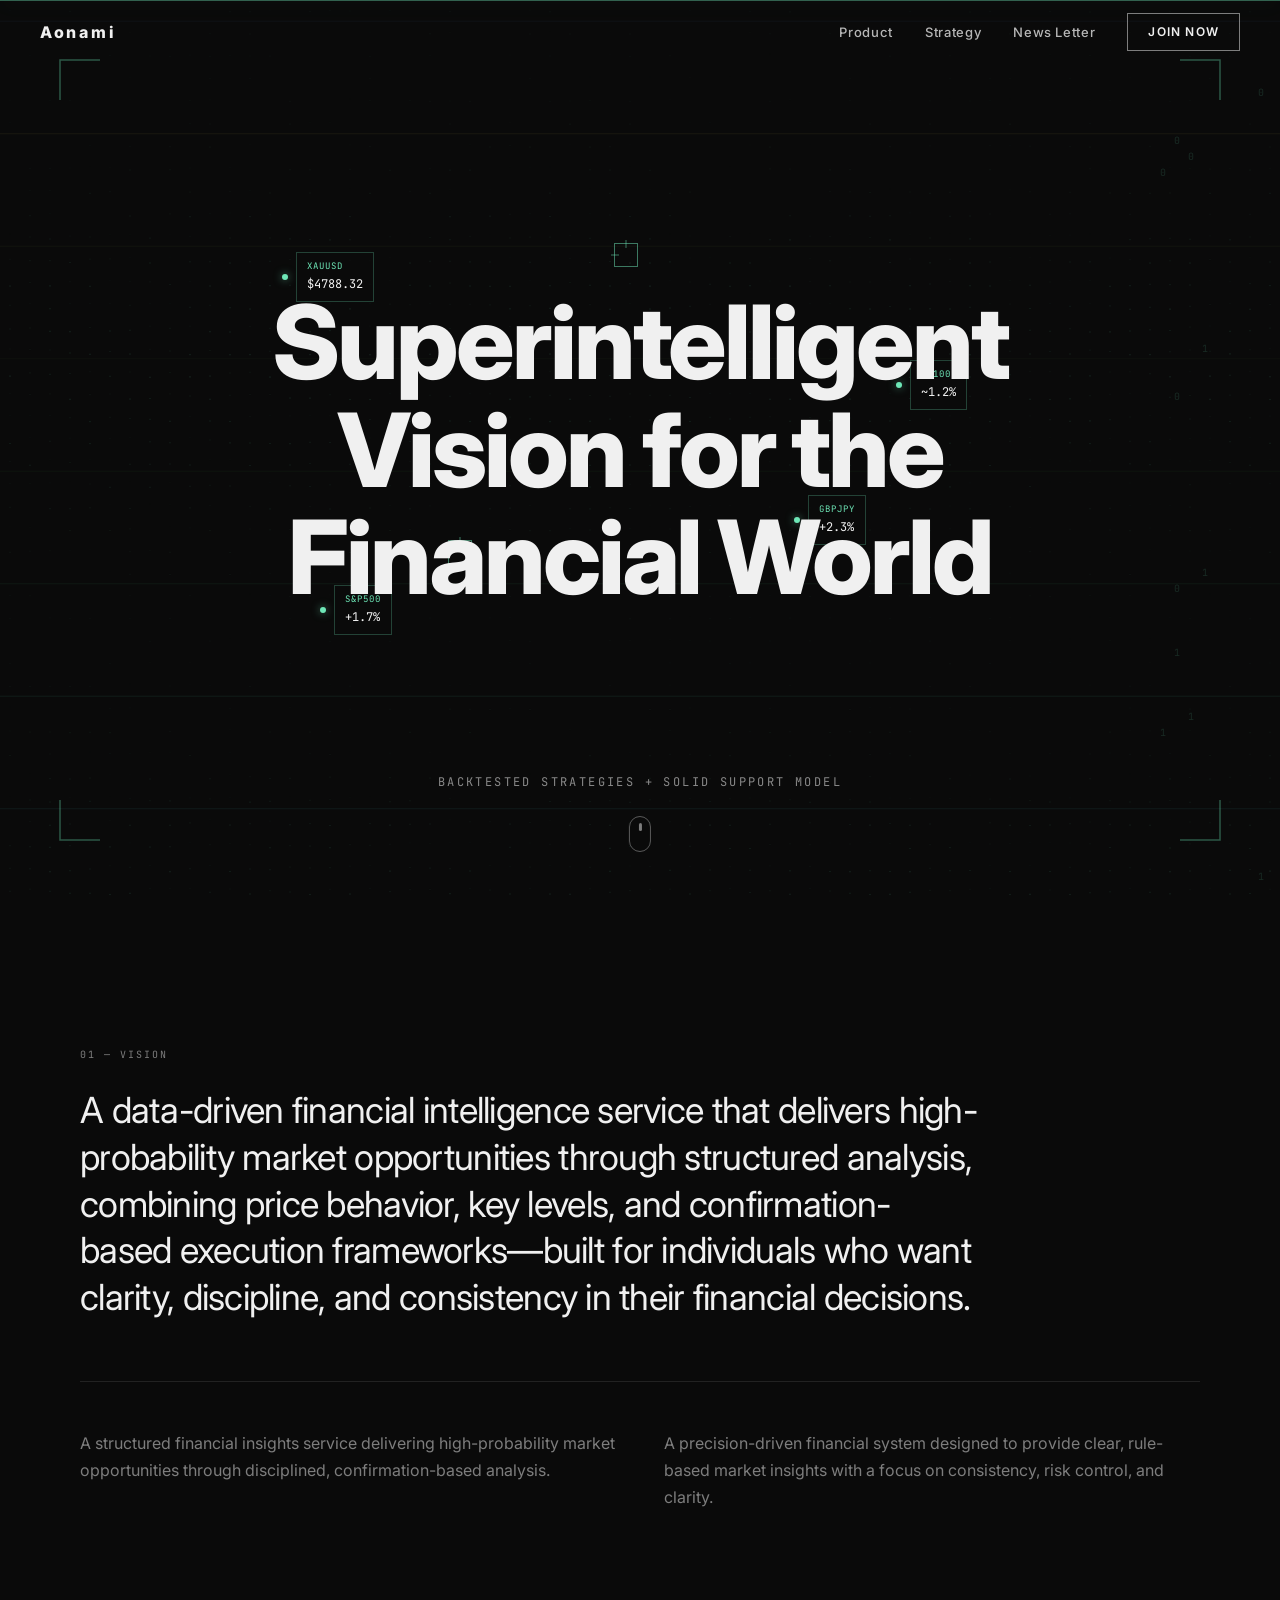
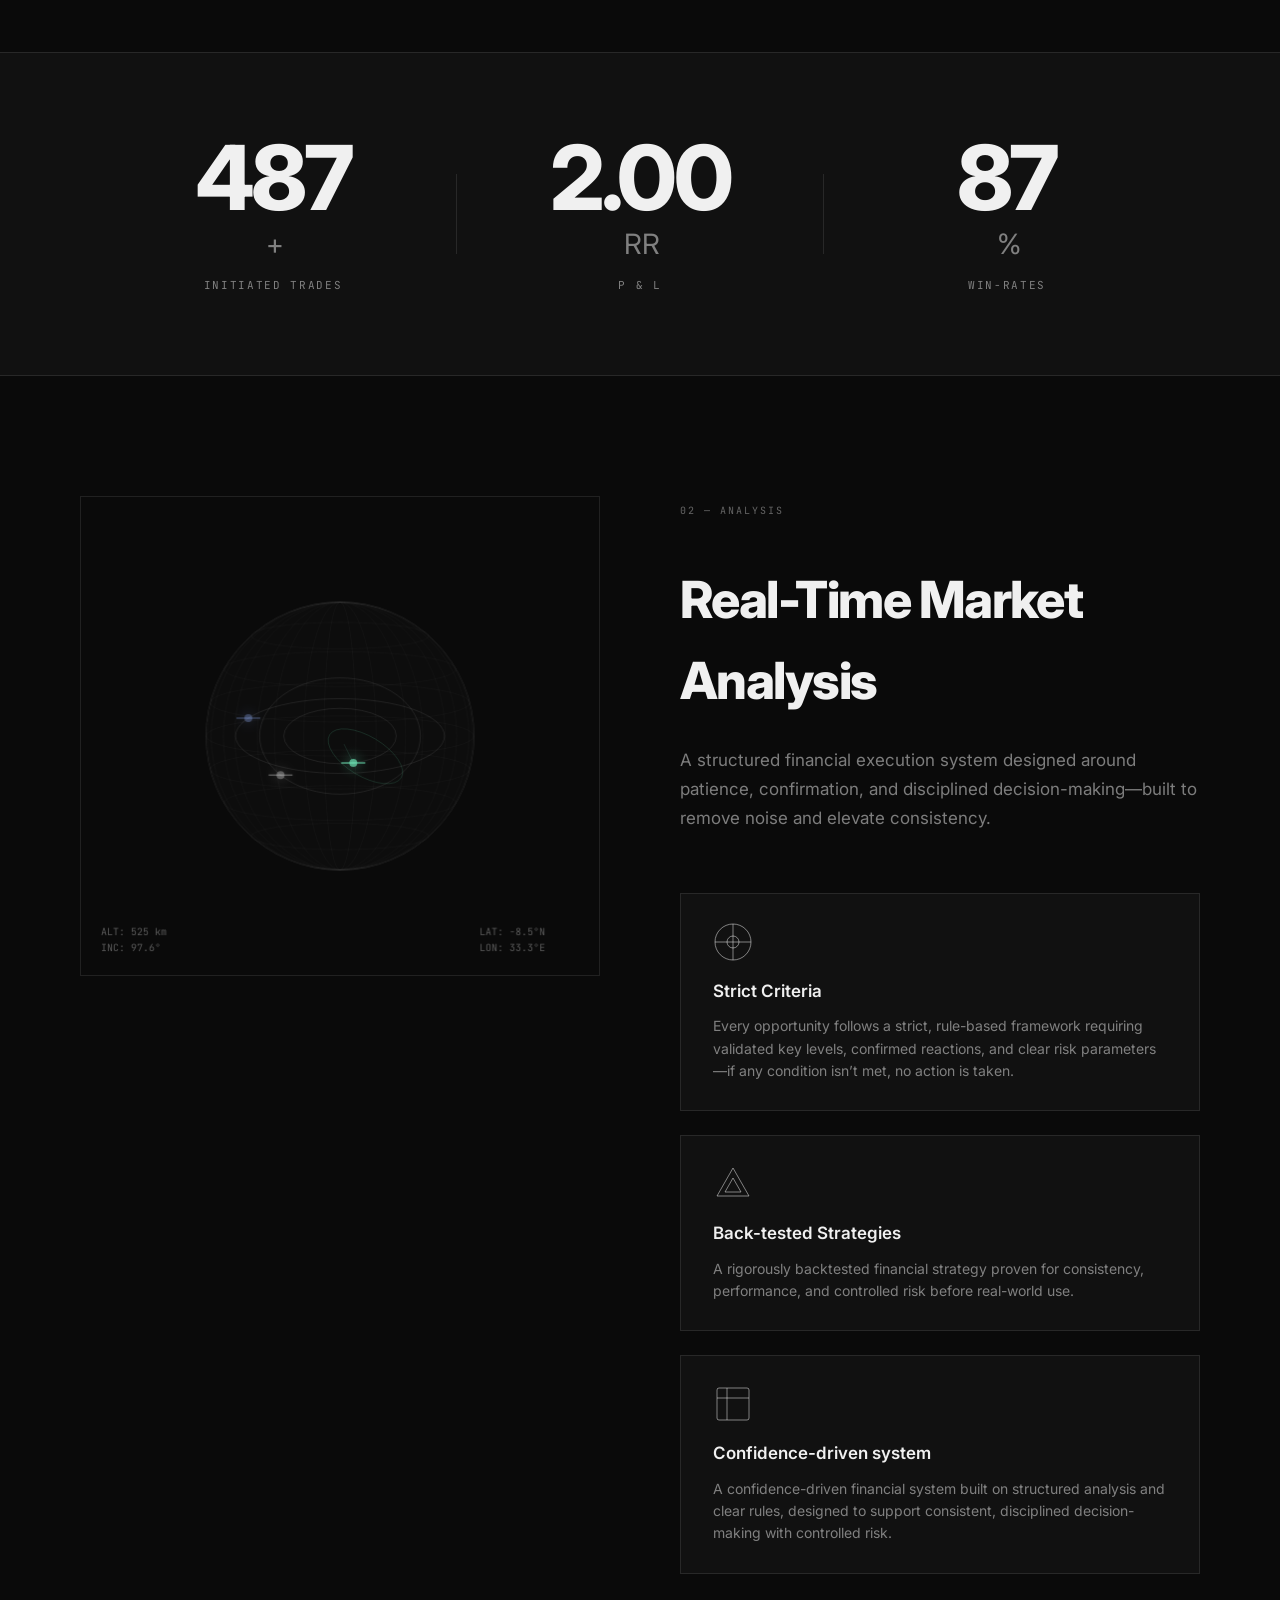
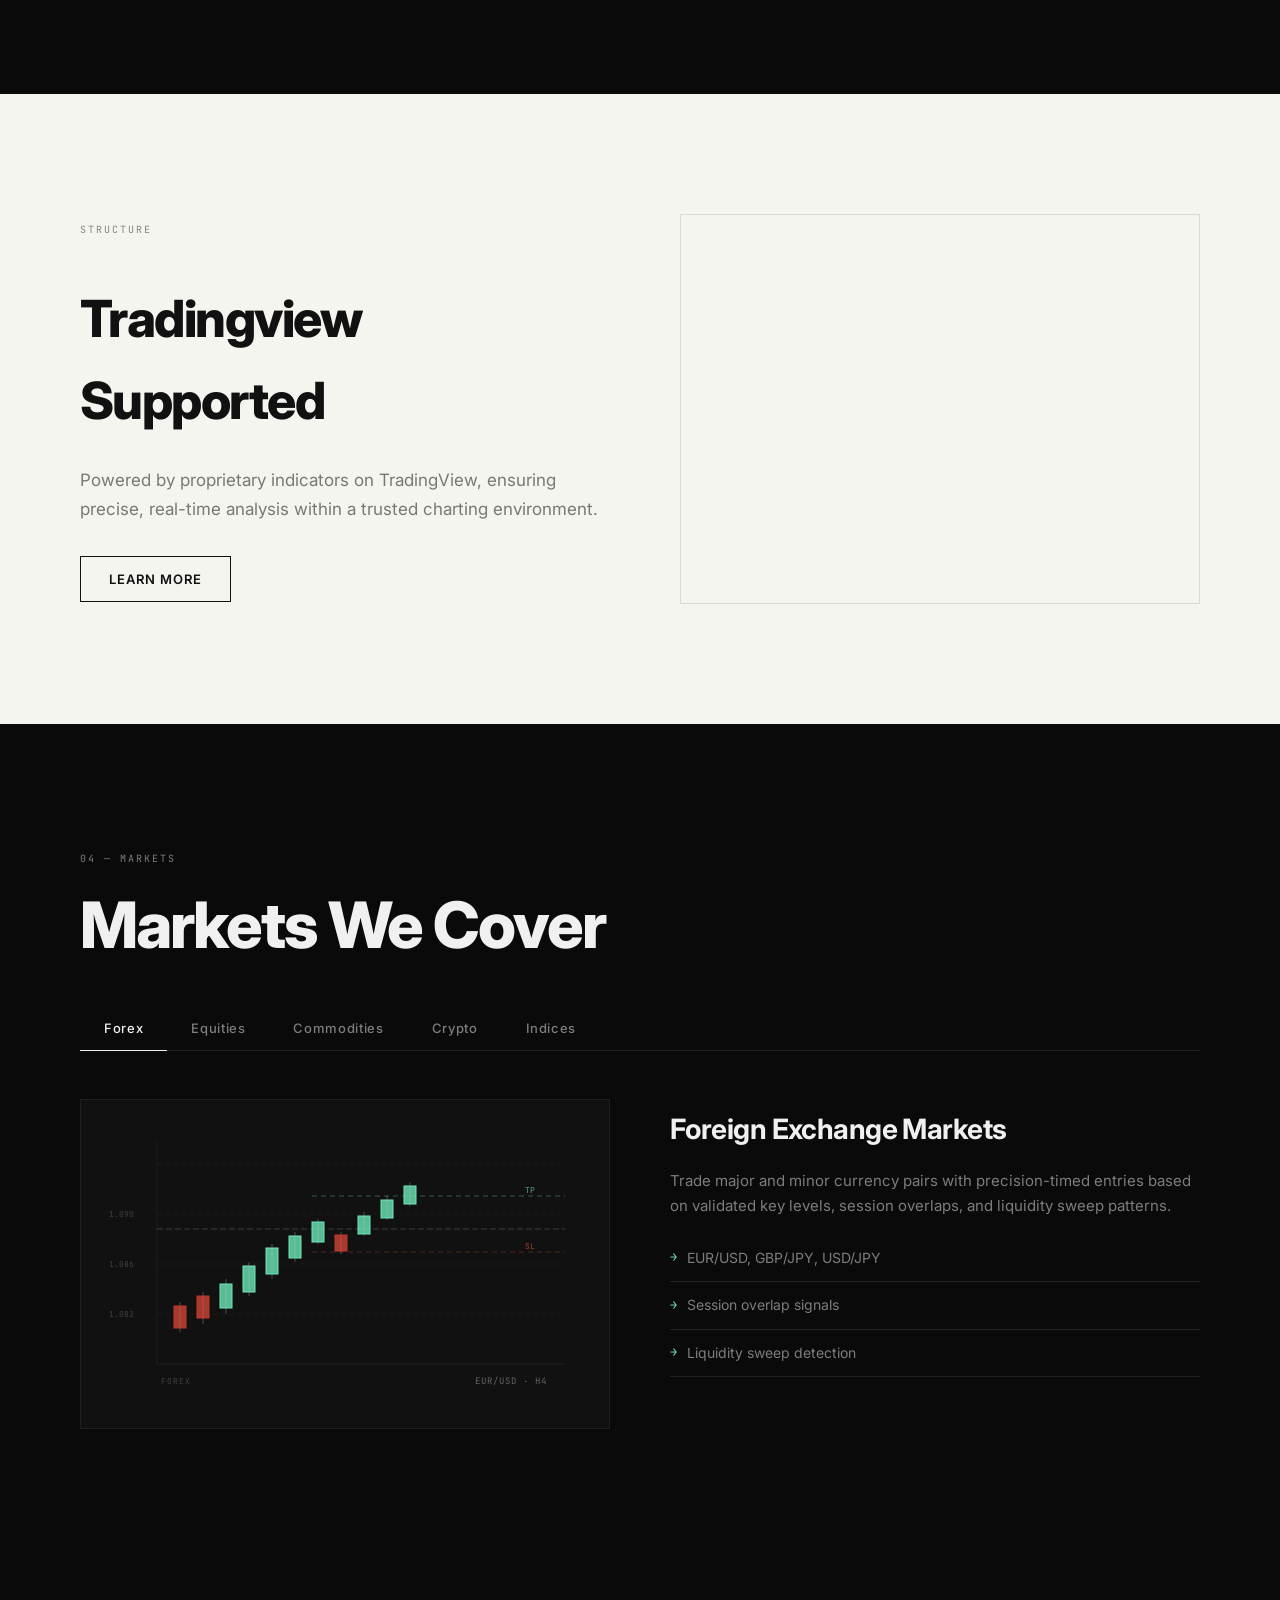
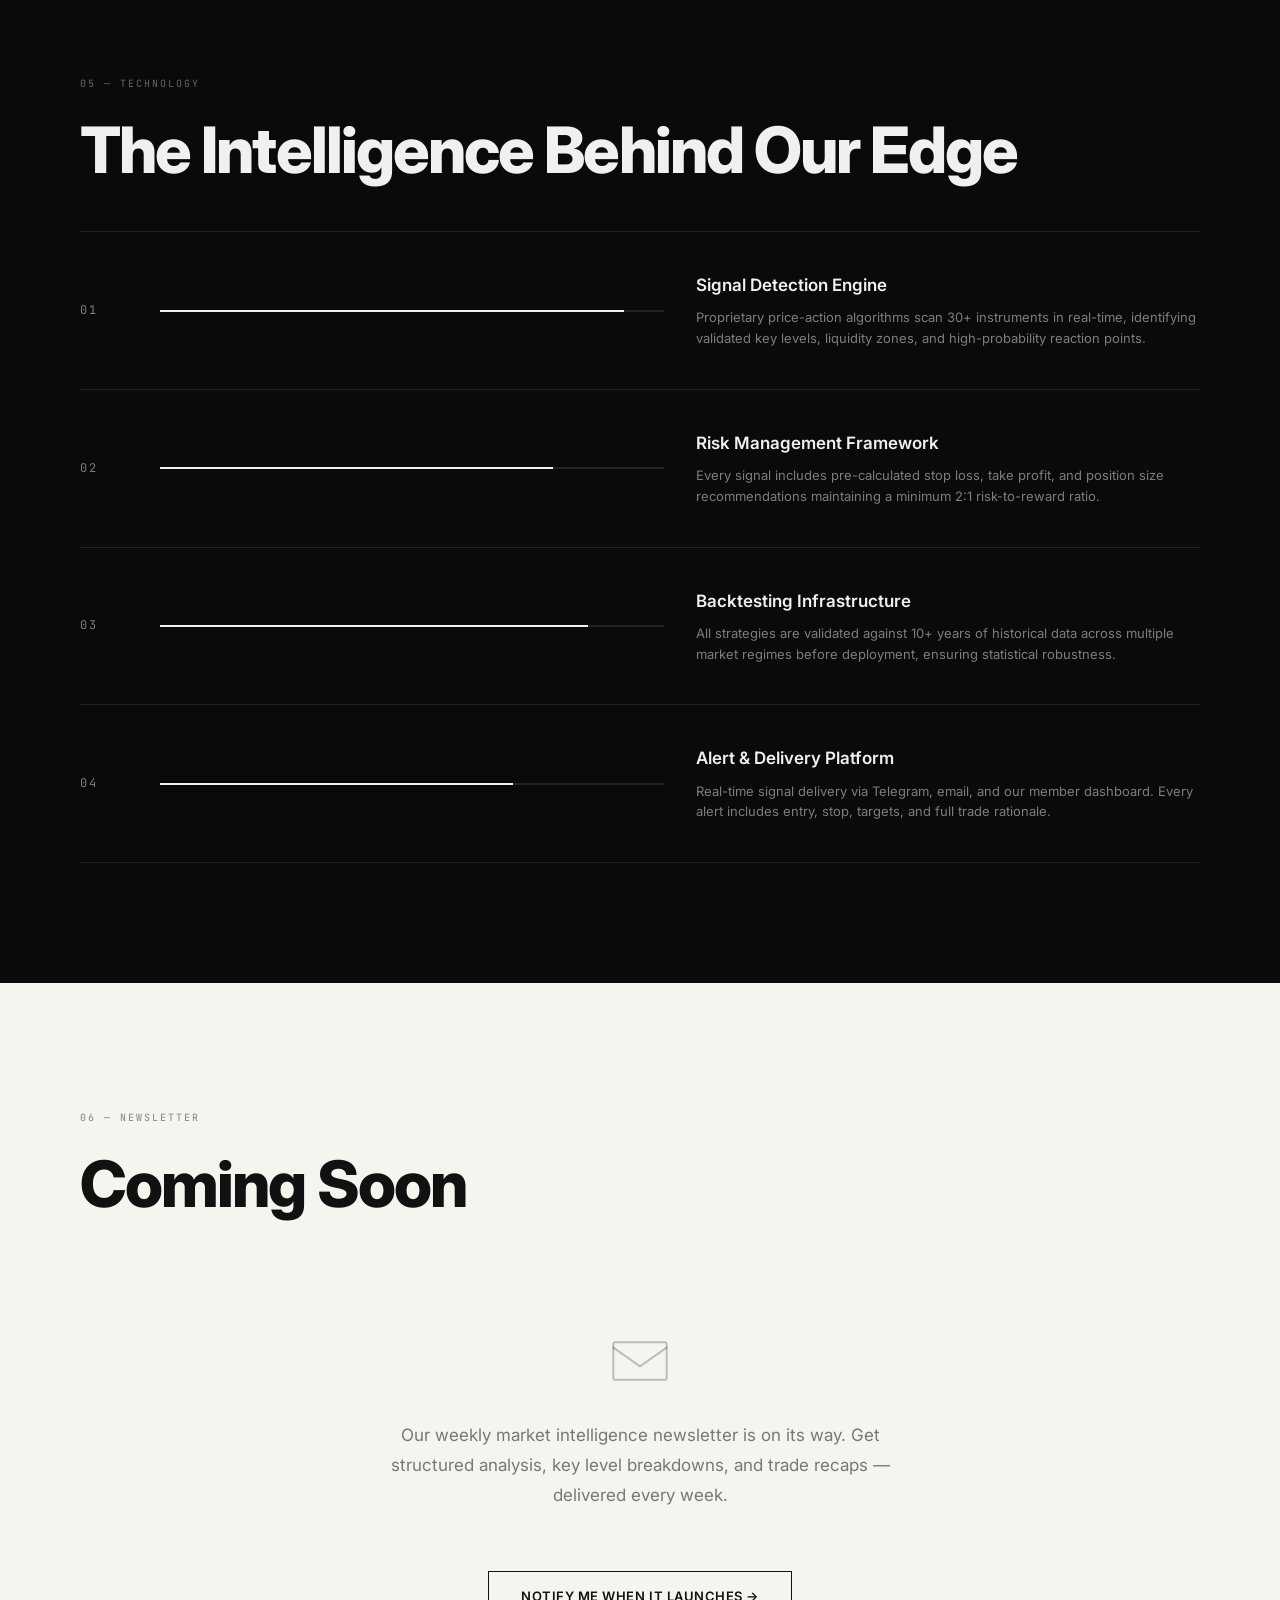
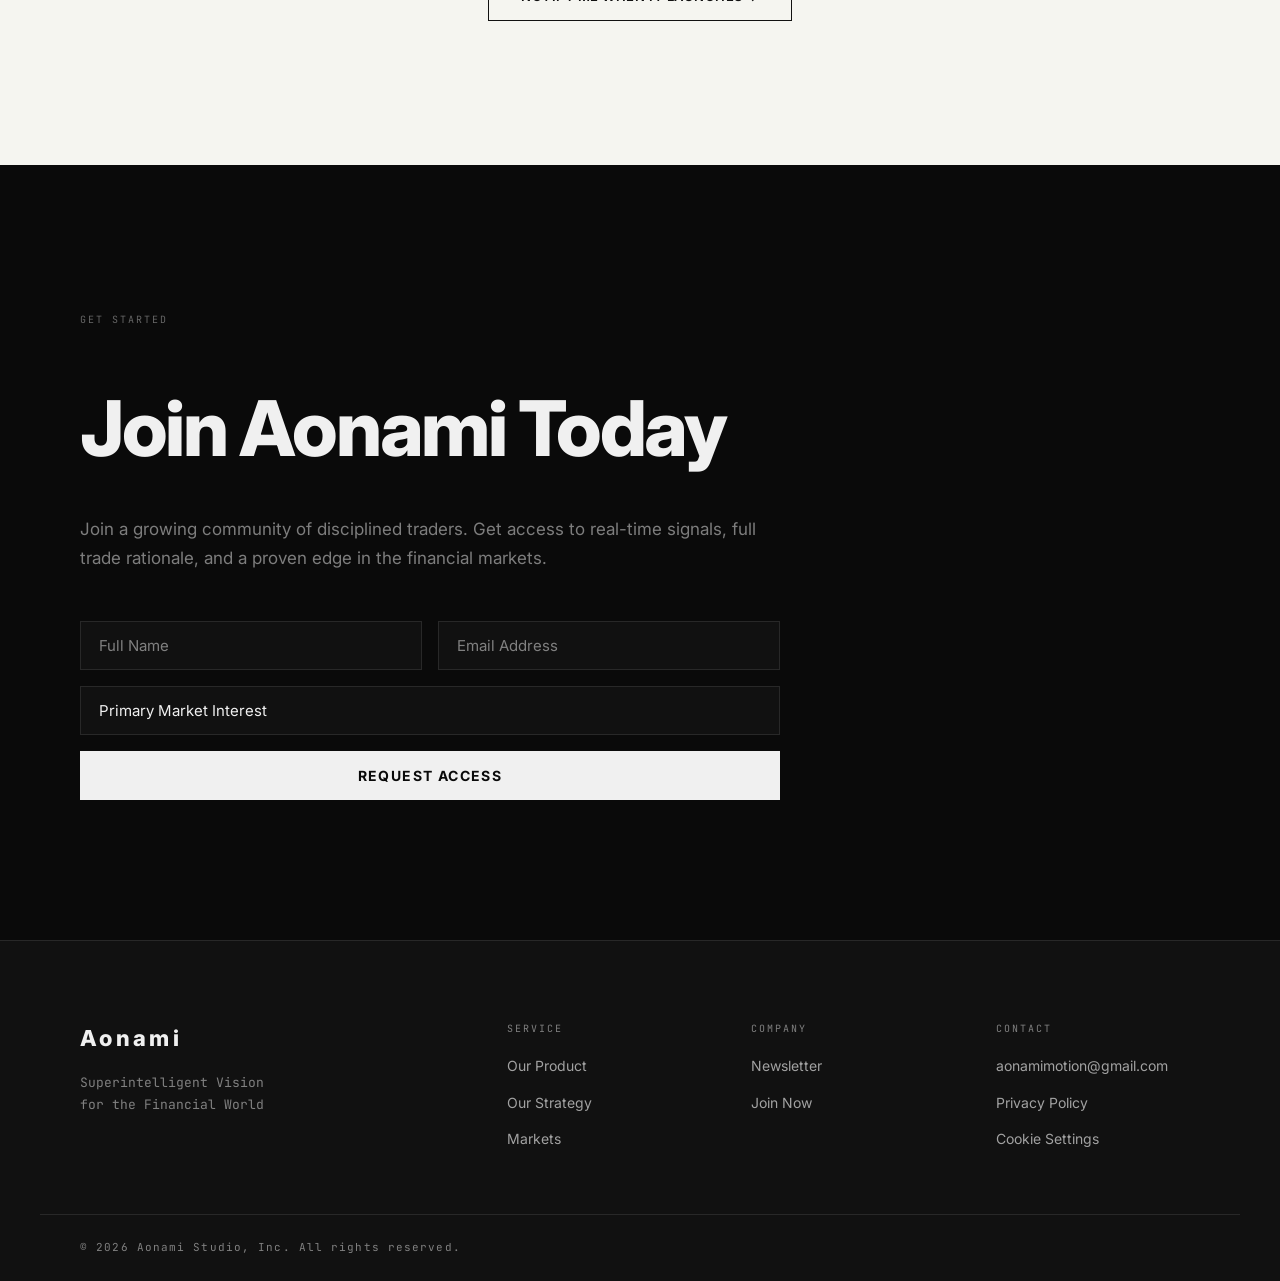
==== commit f662f62a: "Add files via upload" ====
--- a/index.html
+++ b/index.html
@@ -24,7 +24,7 @@
         <a href="product.html"      class="nav-link" data-nav="product">Product</a>
         <a href="strategy.html"     class="nav-link" data-nav="strategy">Strategy</a>
         <a href="#press"            class="nav-link" data-nav="press">News Letter</a>
-        <a href="#access"           class="nav-cta"  id="early-access-btn">Early Access</a>
+        <a href="payment.html"      class="nav-cta"  id="join-now-btn">Join Now</a>
       </div>
       <button class="nav-hamburger" id="hamburger" aria-label="Menu">
         <span></span><span></span><span></span>
@@ -38,7 +38,7 @@
       <a href="product.html"      class="mobile-link">Product</a>
       <a href="strategy.html"     class="mobile-link">Strategy</a>
       <a href="#press"            class="mobile-link">News Letter</a>
-      <a href="#access"           class="mobile-link mobile-cta">Early Access</a>
+      <a href="payment.html"        class="mobile-link mobile-cta">Join Now</a>
     </div>
   </div>
 
@@ -127,7 +127,7 @@
       <div class="stat-item reveal-block" data-reveal>
         <span class="stat-num" data-count="487">0</span>
         <span class="stat-unit">+</span>
-        <span class="stat-label mono">Intiated Trades</span>
+        <span class="stat-label mono">Initiated Trades</span>
       </div>
       <div class="stat-divider"></div>
       <div class="stat-item reveal-block" data-reveal>
@@ -152,8 +152,8 @@
       </div>
       <div class="feature-content-stack">
         <div class="feature-intro reveal-block" data-reveal>
-          <span class="section-tag mono light-tag">02 — AEROSPACE</span>
-          <h2 class="feature-heading">Real-Time data tested</h2>
+          <span class="section-tag mono light-tag">02 — ANALYSIS</span>
+          <h2 class="feature-heading">Real-Time Market Analysis</h2>
           <p class="feature-body">A structured financial execution system designed around patience, confirmation, and disciplined decision-making—built to remove noise and elevate consistency.</p>
         </div>
         <div class="feature-cards">
@@ -166,7 +166,7 @@
                 <line x1="2" y1="20" x2="38" y2="20" stroke="currentColor" stroke-width="1"/>
               </svg>
             </div>
-            <h3>Strict Criterias</h3>
+            <h3>Strict Criteria</h3>
             <p>Every opportunity follows a strict, rule-based framework requiring validated key levels, confirmed reactions, and clear risk parameters—if any condition isn’t met, no action is taken.</p>
           </div>
           <div class="feat-card reveal-block" data-reveal>
@@ -205,19 +205,14 @@
           <a href="#access" class="btn-outline dark-btn reveal-block" data-reveal>Learn More</a>
         </div>
         <div class="split-right reveal-block" data-reveal>
-          <div class="robotics-visual">
-            <canvas id="robotics-canvas"></canvas>
-                <div class="robotics-visual tradingview-box">
-                    <iframe
-                      src="https://www.tradingview.com/widgetembed/?frameElementId=tradingview_widget&symbol=NASDAQ%3AAAPL&interval=15&hidesidetoolbar=1&symboledit=1&saveimage=0&toolbarbg=ffffff&studies=[]&theme=light&style=1&timezone=Asia%2FSingapore&withdateranges=1&hideideas=1"
-                      class="tradingview-chart"
-                      frameborder="0"
-                      allowtransparency="true"
-                      scrolling="no">
-                    </iframe>
-                 </div>
-              </div>
-            </div>
+          <div class="tradingview-box">
+            <iframe
+              src="https://www.tradingview.com/widgetembed/?frameElementId=tradingview_widget&symbol=FX%3AEURUSD&interval=60&hidesidetoolbar=0&symboledit=1&saveimage=0&toolbarbg=f1f3f6&studies=[]&theme=light&style=1&timezone=Asia%2FSingapore&withdateranges=1&hideideas=1"
+              class="tradingview-chart"
+              frameborder="0"
+              allowtransparency="true"
+              scrolling="no">
+            </iframe>
           </div>
         </div>
       </div>
@@ -228,102 +223,308 @@
   <section class="apps-section" id="applications">
     <div class="container">
       <div class="reveal-block" data-reveal>
-        <span class="section-tag mono">04 — APPLICATIONS</span>
-        <h2 class="section-heading">Where Matter Sees Further</h2>
+        <span class="section-tag mono">04 — MARKETS</span>
+        <h2 class="section-heading">Markets We Cover</h2>
       </div>
       <div class="tabs-wrap">
         <div class="tabs-nav" id="tabs-nav">
-          <button class="tab-btn active" data-tab="mining" id="tab-mining">Mining</button>
-          <button class="tab-btn" data-tab="agriculture" id="tab-agriculture">Agriculture</button>
-          <button class="tab-btn" data-tab="infrastructure" id="tab-infrastructure">Infrastructure</button>
-          <button class="tab-btn" data-tab="defense" id="tab-defense">Defense</button>
-          <button class="tab-btn" data-tab="climate" id="tab-climate">Climate</button>
+          <button class="tab-btn active" data-tab="forex" id="tab-forex">Forex</button>
+          <button class="tab-btn" data-tab="equities" id="tab-equities">Equities</button>
+          <button class="tab-btn" data-tab="commodities" id="tab-commodities">Commodities</button>
+          <button class="tab-btn" data-tab="crypto" id="tab-crypto">Crypto</button>
+          <button class="tab-btn" data-tab="indices" id="tab-indices">Indices</button>
         </div>
         <div class="tabs-content">
-          <div class="tab-panel active" id="panel-mining">
-            <div class="tab-visual">
-              <canvas id="canvas-mining" class="app-canvas"></canvas>
-              <div class="hover-reveal">
-                <span class="mono">Hover to reveal spectral data</span>
-              </div>
+          <div class="tab-panel active" id="panel-forex">
+            <div class="tab-visual tab-chart-visual">
+              <svg class="tab-chart-svg" viewBox="0 0 480 280" fill="none" xmlns="http://www.w3.org/2000/svg">
+                <!-- Grid -->
+                <line x1="52" y1="18" x2="52" y2="240" stroke="rgba(255,255,255,0.06)" stroke-width="1"/>
+                <line x1="52" y1="240" x2="460" y2="240" stroke="rgba(255,255,255,0.06)" stroke-width="1"/>
+                <line x1="52" y1="190" x2="460" y2="190" stroke="rgba(255,255,255,0.04)" stroke-width="1" stroke-dasharray="4 4"/>
+                <line x1="52" y1="140" x2="460" y2="140" stroke="rgba(255,255,255,0.04)" stroke-width="1" stroke-dasharray="4 4"/>
+                <line x1="52" y1="90"  x2="460" y2="90"  stroke="rgba(255,255,255,0.04)" stroke-width="1" stroke-dasharray="4 4"/>
+                <line x1="52" y1="40"  x2="460" y2="40"  stroke="rgba(255,255,255,0.04)" stroke-width="1" stroke-dasharray="4 4"/>
+                <!-- Y labels -->
+                <text x="4" y="193" font-family="JetBrains Mono,monospace" font-size="8" fill="rgba(255,255,255,0.2)">1.082</text>
+                <text x="4" y="143" font-family="JetBrains Mono,monospace" font-size="8" fill="rgba(255,255,255,0.2)">1.086</text>
+                <text x="4" y="93"  font-family="JetBrains Mono,monospace" font-size="8" fill="rgba(255,255,255,0.2)">1.090</text>
+                
+                <!-- Key level -->
+                <line x1="52" y1="105" x2="460" y2="105" stroke="rgba(255,255,255,0.18)" stroke-width="1" stroke-dasharray="6 3"/>
+                <!-- Candles -->
+                <line x1="75"  y1="208" x2="75"  y2="178" stroke="rgba(255,255,255,0.25)" stroke-width="1"/>
+                <rect x="69"  y="182" width="12" height="22" fill="rgba(231,76,60,0.7)" stroke="#c0392b" stroke-width="1"/>
+                <line x1="98"  y1="200" x2="98"  y2="168" stroke="rgba(255,255,255,0.25)" stroke-width="1"/>
+                <rect x="92"  y="172" width="12" height="22" fill="rgba(231,76,60,0.7)" stroke="#c0392b" stroke-width="1"/>
+                <line x1="121" y1="190" x2="121" y2="155" stroke="rgba(255,255,255,0.25)" stroke-width="1"/>
+                <rect x="115" y="160" width="12" height="24" fill="rgba(110,231,183,0.8)" stroke="#6ee7b7" stroke-width="1"/>
+                <line x1="144" y1="172" x2="144" y2="138" stroke="rgba(255,255,255,0.25)" stroke-width="1"/>
+                <rect x="138" y="142" width="12" height="26" fill="rgba(110,231,183,0.8)" stroke="#6ee7b7" stroke-width="1"/>
+                <line x1="167" y1="155" x2="167" y2="120" stroke="rgba(255,255,255,0.25)" stroke-width="1"/>
+                <rect x="161" y="124" width="12" height="26" fill="rgba(110,231,183,0.8)" stroke="#6ee7b7" stroke-width="1"/>
+                <line x1="190" y1="138" x2="190" y2="108" stroke="rgba(255,255,255,0.25)" stroke-width="1"/>
+                <rect x="184" y="112" width="12" height="22" fill="rgba(110,231,183,0.8)" stroke="#6ee7b7" stroke-width="1"/>
+                <!-- Breakout + pullback -->
+                <line x1="213" y1="95" x2="213" y2="120" stroke="rgba(255,255,255,0.25)" stroke-width="1"/>
+                <rect x="207" y="98" width="12" height="20" fill="rgba(110,231,183,0.8)" stroke="#6ee7b7" stroke-width="1"/>
+                <line x1="236" y1="108" x2="236" y2="130" stroke="rgba(255,255,255,0.25)" stroke-width="1"/>
+                <rect x="230" y="111" width="12" height="16" fill="rgba(231,76,60,0.7)" stroke="#c0392b" stroke-width="1"/>
+                <line x1="259" y1="88" x2="259" y2="112" stroke="rgba(255,255,255,0.25)" stroke-width="1"/>
+                <rect x="253" y="92" width="12" height="18" fill="rgba(110,231,183,0.8)" stroke="#6ee7b7" stroke-width="1"/>
+                <line x1="282" y1="72" x2="282" y2="96" stroke="rgba(255,255,255,0.25)" stroke-width="1"/>
+                <rect x="276" y="76" width="12" height="18" fill="rgba(110,231,183,0.8)" stroke="#6ee7b7" stroke-width="1"/>
+                <line x1="305" y1="58" x2="305" y2="82" stroke="rgba(255,255,255,0.25)" stroke-width="1"/>
+                <rect x="299" y="62" width="12" height="18" fill="rgba(110,231,183,0.8)" stroke="#6ee7b7" stroke-width="1"/>
+                <!-- TP/SL -->
+                <line x1="207" y1="72" x2="460" y2="72" stroke="rgba(110,231,183,0.35)" stroke-width="1" stroke-dasharray="5 4"/>
+                <text x="420" y="69" font-family="JetBrains Mono,monospace" font-size="8" fill="#6ee7b7" opacity="0.7">TP</text>
+                <line x1="207" y1="128" x2="460" y2="128" stroke="rgba(231,76,60,0.3)" stroke-width="1" stroke-dasharray="5 4"/>
+                <text x="420" y="125" font-family="JetBrains Mono,monospace" font-size="8" fill="#e74c3c" opacity="0.7">SL</text>
+                <!-- Pair label -->
+                <text x="370" y="260" font-family="JetBrains Mono,monospace" font-size="9" fill="rgba(255,255,255,0.35)" letter-spacing="1">EUR/USD · H4</text>
+                <!-- Bottom label -->
+                <text x="56" y="260" font-family="JetBrains Mono,monospace" font-size="8" fill="rgba(255,255,255,0.2)" letter-spacing="1">FOREX</text>
+              </svg>
             </div>
             <div class="tab-info">
-              <h3>Mineral Identification at Scale</h3>
-              <p>Precisely identify ore-grade minerals, detect subsurface anomalies, and map geological formations with submeter accuracy from airborne platforms.</p>
+              <h3>Foreign Exchange Markets</h3>
+              <p>Trade major and minor currency pairs with precision-timed entries based on validated key levels, session overlaps, and liquidity sweep patterns.</p>
               <ul class="spec-list">
-                <li><span class="mono">→</span> Ore grade estimation</li>
-                <li><span class="mono">→</span> Geological mapping</li>
-                <li><span class="mono">→</span> Tailings monitoring</li>
+                <li><span class="mono">→</span> EUR/USD, GBP/JPY, USD/JPY</li>
+                <li><span class="mono">→</span> Session overlap signals</li>
+                <li><span class="mono">→</span> Liquidity sweep detection</li>
               </ul>
             </div>
           </div>
-          <div class="tab-panel" id="panel-agriculture">
-            <div class="tab-visual">
-              <canvas id="canvas-agriculture" class="app-canvas"></canvas>
-              <div class="hover-reveal">
-                <span class="mono">Hover to reveal spectral data</span>
-              </div>
+          <div class="tab-panel" id="panel-equities">
+            <div class="tab-visual tab-chart-visual">
+              <svg class="tab-chart-svg" viewBox="0 0 480 280" fill="none" xmlns="http://www.w3.org/2000/svg">
+                <!-- Grid -->
+                <line x1="52" y1="18" x2="52" y2="240" stroke="rgba(255,255,255,0.06)" stroke-width="1"/>
+                <line x1="52" y1="240" x2="460" y2="240" stroke="rgba(255,255,255,0.06)" stroke-width="1"/>
+                <line x1="52" y1="190" x2="460" y2="190" stroke="rgba(255,255,255,0.04)" stroke-width="1" stroke-dasharray="4 4"/>
+                <line x1="52" y1="140" x2="460" y2="140" stroke="rgba(255,255,255,0.04)" stroke-width="1" stroke-dasharray="4 4"/>
+                <line x1="52" y1="90"  x2="460" y2="90"  stroke="rgba(255,255,255,0.04)" stroke-width="1" stroke-dasharray="4 4"/>
+                <line x1="52" y1="40"  x2="460" y2="40"  stroke="rgba(255,255,255,0.04)" stroke-width="1" stroke-dasharray="4 4"/>
+                <!-- Y labels -->
+                <text x="4" y="193" font-family="JetBrains Mono,monospace" font-size="8" fill="rgba(255,255,255,0.2)">1.082</text>
+                <text x="4" y="143" font-family="JetBrains Mono,monospace" font-size="8" fill="rgba(255,255,255,0.2)">1.086</text>
+                <text x="4" y="93"  font-family="JetBrains Mono,monospace" font-size="8" fill="rgba(255,255,255,0.2)">1.090</text>
+                
+                <!-- MA line -->
+                <path d="M52 210 Q100 195 150 175 Q200 158 250 135 Q300 112 360 88 Q400 72 460 58" stroke="rgba(255,200,80,0.4)" stroke-width="1.5" fill="none"/>
+                <!-- Candles -->
+                <line x1="75"  y1="218" x2="75"  y2="195" stroke="rgba(255,255,255,0.2)" stroke-width="1"/>
+                <rect x="69"  y="198" width="12" height="18" fill="rgba(110,231,183,0.8)" stroke="#6ee7b7" stroke-width="1"/>
+                <line x1="98"  y1="210" x2="98"  y2="185" stroke="rgba(255,255,255,0.2)" stroke-width="1"/>
+                <rect x="92"  y="188" width="12" height="18" fill="rgba(231,76,60,0.7)" stroke="#c0392b" stroke-width="1"/>
+                <line x1="121" y1="202" x2="121" y2="175" stroke="rgba(255,255,255,0.2)" stroke-width="1"/>
+                <rect x="115" y="178" width="12" height="20" fill="rgba(110,231,183,0.8)" stroke="#6ee7b7" stroke-width="1"/>
+                <!-- Earnings candle (big) -->
+                <line x1="144" y1="168" x2="144" y2="108" stroke="rgba(255,255,255,0.3)" stroke-width="1"/>
+                <rect x="138" y="112" width="12" height="52" fill="rgba(110,231,183,0.9)" stroke="#6ee7b7" stroke-width="1"/>
+                <text x="148" y="106" font-family="JetBrains Mono,monospace" font-size="7" fill="rgba(255,255,255,0.4)">EARN</text>
+                <!-- Follow through -->
+                <line x1="167" y1="145" x2="167" y2="118" stroke="rgba(255,255,255,0.2)" stroke-width="1"/>
+                <rect x="161" y="121" width="12" height="22" fill="rgba(110,231,183,0.8)" stroke="#6ee7b7" stroke-width="1"/>
+                <line x1="190" y1="128" x2="190" y2="98" stroke="rgba(255,255,255,0.2)" stroke-width="1"/>
+                <rect x="184" y="102" width="12" height="24" fill="rgba(110,231,183,0.8)" stroke="#6ee7b7" stroke-width="1"/>
+                <line x1="213" y1="112" x2="213" y2="82" stroke="rgba(255,255,255,0.2)" stroke-width="1"/>
+                <rect x="207" y="86" width="12" height="24" fill="rgba(110,231,183,0.8)" stroke="#6ee7b7" stroke-width="1"/>
+                <line x1="236" y1="98" x2="236" y2="118" stroke="rgba(255,255,255,0.2)" stroke-width="1"/>
+                <rect x="230" y="101" width="12" height="14" fill="rgba(231,76,60,0.7)" stroke="#c0392b" stroke-width="1"/>
+                <line x1="259" y1="88" x2="259" y2="62" stroke="rgba(255,255,255,0.2)" stroke-width="1"/>
+                <rect x="253" y="65" width="12" height="22" fill="rgba(110,231,183,0.8)" stroke="#6ee7b7" stroke-width="1"/>
+                <line x1="282" y1="72" x2="282" y2="50" stroke="rgba(255,255,255,0.2)" stroke-width="1"/>
+                <rect x="276" y="54" width="12" height="16" fill="rgba(110,231,183,0.8)" stroke="#6ee7b7" stroke-width="1"/>
+                <text x="350" y="260" font-family="JetBrains Mono,monospace" font-size="9" fill="rgba(255,255,255,0.35)" letter-spacing="1">NVDA · D1</text>
+                <!-- Bottom label -->
+                <text x="56" y="260" font-family="JetBrains Mono,monospace" font-size="8" fill="rgba(255,255,255,0.2)" letter-spacing="1">EQUITIES</text>
+              </svg>
             </div>
             <div class="tab-info">
-              <h3>Precision Crop Intelligence</h3>
-              <p>Detect plant stress, soil moisture variability, and nutrient deficiencies before they become visible to the human eye—enabling targeted interventions.</p>
+              <h3>Equity Markets</h3>
+              <p>Identify high-probability setups on individual stocks and ETFs using institutional order flow, earnings momentum, and key support/resistance levels.</p>
               <ul class="spec-list">
-                <li><span class="mono">→</span> Crop stress detection</li>
-                <li><span class="mono">→</span> Yield prediction</li>
-                <li><span class="mono">→</span> Irrigation optimization</li>
+                <li><span class="mono">→</span> AAPL, TSLA, NVDA, SPY</li>
+                <li><span class="mono">→</span> Earnings momentum plays</li>
+                <li><span class="mono">→</span> Order flow analysis</li>
               </ul>
             </div>
           </div>
-          <div class="tab-panel" id="panel-infrastructure">
-            <div class="tab-visual">
-              <canvas id="canvas-infrastructure" class="app-canvas"></canvas>
-              <div class="hover-reveal">
-                <span class="mono">Hover to reveal spectral data</span>
-              </div>
+          <div class="tab-panel" id="panel-commodities">
+            <div class="tab-visual tab-chart-visual">
+              <svg class="tab-chart-svg" viewBox="0 0 480 280" fill="none" xmlns="http://www.w3.org/2000/svg">
+                <!-- Grid -->
+                <line x1="52" y1="18" x2="52" y2="240" stroke="rgba(255,255,255,0.06)" stroke-width="1"/>
+                <line x1="52" y1="240" x2="460" y2="240" stroke="rgba(255,255,255,0.06)" stroke-width="1"/>
+                <line x1="52" y1="190" x2="460" y2="190" stroke="rgba(255,255,255,0.04)" stroke-width="1" stroke-dasharray="4 4"/>
+                <line x1="52" y1="140" x2="460" y2="140" stroke="rgba(255,255,255,0.04)" stroke-width="1" stroke-dasharray="4 4"/>
+                <line x1="52" y1="90"  x2="460" y2="90"  stroke="rgba(255,255,255,0.04)" stroke-width="1" stroke-dasharray="4 4"/>
+                <line x1="52" y1="40"  x2="460" y2="40"  stroke="rgba(255,255,255,0.04)" stroke-width="1" stroke-dasharray="4 4"/>
+                <!-- Y labels -->
+                <text x="4" y="193" font-family="JetBrains Mono,monospace" font-size="8" fill="rgba(255,255,255,0.2)">1.082</text>
+                <text x="4" y="143" font-family="JetBrains Mono,monospace" font-size="8" fill="rgba(255,255,255,0.2)">1.086</text>
+                <text x="4" y="93"  font-family="JetBrains Mono,monospace" font-size="8" fill="rgba(255,255,255,0.2)">1.090</text>
+                
+                <!-- Demand zone -->
+                <rect x="52" y="168" width="408" height="30" fill="rgba(255,200,80,0.06)" stroke="rgba(255,200,80,0.2)" stroke-width="1" stroke-dasharray="5 3"/>
+                <text x="56" y="164" font-family="JetBrains Mono,monospace" font-size="7" fill="rgba(255,200,80,0.5)">DEMAND ZONE</text>
+                <!-- Candles falling into zone -->
+                <line x1="75"  y1="145" x2="75"  y2="172" stroke="rgba(255,255,255,0.2)" stroke-width="1"/>
+                <rect x="69"  y="148" width="12" height="20" fill="rgba(231,76,60,0.7)" stroke="#c0392b" stroke-width="1"/>
+                <line x1="98"  y1="152" x2="98"  y2="180" stroke="rgba(255,255,255,0.2)" stroke-width="1"/>
+                <rect x="92"  y="156" width="12" height="20" fill="rgba(231,76,60,0.7)" stroke="#c0392b" stroke-width="1"/>
+                <line x1="121" y1="162" x2="121" y2="190" stroke="rgba(255,255,255,0.2)" stroke-width="1"/>
+                <rect x="115" y="166" width="12" height="20" fill="rgba(231,76,60,0.7)" stroke="#c0392b" stroke-width="1"/>
+                <!-- Rejection + reversal -->
+                <line x1="144" y1="158" x2="144" y2="198" stroke="rgba(255,200,80,0.6)" stroke-width="1.5"/>
+                <rect x="138" y="162" width="12" height="24" fill="rgba(255,200,80,0.6)" stroke="rgba(255,200,80,0.9)" stroke-width="1"/>
+                <!-- Rally -->
+                <line x1="167" y1="138" x2="167" y2="165" stroke="rgba(255,255,255,0.2)" stroke-width="1"/>
+                <rect x="161" y="141" width="12" height="22" fill="rgba(255,200,80,0.75)" stroke="rgba(255,200,80,0.9)" stroke-width="1"/>
+                <line x1="190" y1="118" x2="190" y2="144" stroke="rgba(255,255,255,0.2)" stroke-width="1"/>
+                <rect x="184" y="122" width="12" height="20" fill="rgba(255,200,80,0.75)" stroke="rgba(255,200,80,0.9)" stroke-width="1"/>
+                <line x1="213" y1="100" x2="213" y2="125" stroke="rgba(255,255,255,0.2)" stroke-width="1"/>
+                <rect x="207" y="104" width="12" height="20" fill="rgba(255,200,80,0.75)" stroke="rgba(255,200,80,0.9)" stroke-width="1"/>
+                <line x1="236" y1="115" x2="236" y2="132" stroke="rgba(255,255,255,0.2)" stroke-width="1"/>
+                <rect x="230" y="117" width="12" height="14" fill="rgba(231,76,60,0.7)" stroke="#c0392b" stroke-width="1"/>
+                <line x1="259" y1="82" x2="259" y2="108" stroke="rgba(255,255,255,0.2)" stroke-width="1"/>
+                <rect x="253" y="86" width="12" height="20" fill="rgba(255,200,80,0.75)" stroke="rgba(255,200,80,0.9)" stroke-width="1"/>
+                <line x1="282" y1="65" x2="282" y2="90" stroke="rgba(255,255,255,0.2)" stroke-width="1"/>
+                <rect x="276" y="68" width="12" height="20" fill="rgba(255,200,80,0.75)" stroke="rgba(255,200,80,0.9)" stroke-width="1"/>
+                <!-- TP -->
+                <line x1="138" y1="58" x2="460" y2="58" stroke="rgba(255,200,80,0.3)" stroke-width="1" stroke-dasharray="5 4"/>
+                <text x="420" y="55" font-family="JetBrains Mono,monospace" font-size="8" fill="rgba(255,200,80,0.7)">TP</text>
+                <text x="350" y="260" font-family="JetBrains Mono,monospace" font-size="9" fill="rgba(255,255,255,0.35)" letter-spacing="1">XAUUSD · H1</text>
+                <!-- Bottom label -->
+                <text x="56" y="260" font-family="JetBrains Mono,monospace" font-size="8" fill="rgba(255,255,255,0.2)" letter-spacing="1">COMMODITIES</text>
+              </svg>
             </div>
             <div class="tab-info">
-              <h3>Structural Integrity Mapping</h3>
-              <p>Non-destructive inspection of bridges, pipelines, and buildings at scale. Identify material fatigue, moisture intrusion, and corrosion before failure.</p>
+              <h3>Commodities</h3>
+              <p>Capture structured moves in gold, oil, and silver using macro-driven frameworks, safe-haven flows, and supply-demand imbalances.</p>
               <ul class="spec-list">
-                <li><span class="mono">→</span> Corrosion detection</li>
-                <li><span class="mono">→</span> Delamination mapping</li>
-                <li><span class="mono">→</span> Thermal anomalies</li>
+                <li><span class="mono">→</span> XAUUSD, WTIUSD, XAGUSD</li>
+                <li><span class="mono">→</span> Macro-driven entries</li>
+                <li><span class="mono">→</span> Safe-haven flow signals</li>
               </ul>
             </div>
           </div>
-          <div class="tab-panel" id="panel-defense">
-            <div class="tab-visual">
-              <canvas id="canvas-defense" class="app-canvas"></canvas>
-              <div class="hover-reveal">
-                <span class="mono">Hover to reveal spectral data</span>
-              </div>
+          <div class="tab-panel" id="panel-crypto">
+            <div class="tab-visual tab-chart-visual">
+              <svg class="tab-chart-svg" viewBox="0 0 480 280" fill="none" xmlns="http://www.w3.org/2000/svg">
+                <!-- Grid -->
+                <line x1="52" y1="18" x2="52" y2="240" stroke="rgba(255,255,255,0.06)" stroke-width="1"/>
+                <line x1="52" y1="240" x2="460" y2="240" stroke="rgba(255,255,255,0.06)" stroke-width="1"/>
+                <line x1="52" y1="190" x2="460" y2="190" stroke="rgba(255,255,255,0.04)" stroke-width="1" stroke-dasharray="4 4"/>
+                <line x1="52" y1="140" x2="460" y2="140" stroke="rgba(255,255,255,0.04)" stroke-width="1" stroke-dasharray="4 4"/>
+                <line x1="52" y1="90"  x2="460" y2="90"  stroke="rgba(255,255,255,0.04)" stroke-width="1" stroke-dasharray="4 4"/>
+                <line x1="52" y1="40"  x2="460" y2="40"  stroke="rgba(255,255,255,0.04)" stroke-width="1" stroke-dasharray="4 4"/>
+                <!-- Y labels -->
+                <text x="4" y="193" font-family="JetBrains Mono,monospace" font-size="8" fill="rgba(255,255,255,0.2)">1.082</text>
+                <text x="4" y="143" font-family="JetBrains Mono,monospace" font-size="8" fill="rgba(255,255,255,0.2)">1.086</text>
+                <text x="4" y="93"  font-family="JetBrains Mono,monospace" font-size="8" fill="rgba(255,255,255,0.2)">1.090</text>
+                
+                <!-- Equal highs -->
+                <line x1="52" y1="95" x2="300" y2="95" stroke="rgba(167,139,250,0.3)" stroke-width="1" stroke-dasharray="5 3"/>
+                <text x="56" y="90" font-family="JetBrains Mono,monospace" font-size="7" fill="rgba(167,139,250,0.5)">EQH</text>
+                <!-- Choppy buildup -->
+                <line x1="75"  y1="188" x2="75"  y2="160" stroke="rgba(255,255,255,0.2)" stroke-width="1"/>
+                <rect x="69"  y="163" width="12" height="22" fill="rgba(110,231,183,0.7)" stroke="#6ee7b7" stroke-width="1"/>
+                <line x1="98"  y1="178" x2="98"  y2="152" stroke="rgba(255,255,255,0.2)" stroke-width="1"/>
+                <rect x="92"  y="155" width="12" height="20" fill="rgba(231,76,60,0.7)" stroke="#c0392b" stroke-width="1"/>
+                <line x1="121" y1="168" x2="121" y2="142" stroke="rgba(255,255,255,0.2)" stroke-width="1"/>
+                <rect x="115" y="145" width="12" height="20" fill="rgba(110,231,183,0.7)" stroke="#6ee7b7" stroke-width="1"/>
+                <line x1="144" y1="158" x2="144" y2="130" stroke="rgba(255,255,255,0.2)" stroke-width="1"/>
+                <rect x="138" y="133" width="12" height="22" fill="rgba(110,231,183,0.7)" stroke="#6ee7b7" stroke-width="1"/>
+                <line x1="167" y1="148" x2="167" y2="122" stroke="rgba(255,255,255,0.2)" stroke-width="1"/>
+                <rect x="161" y="125" width="12" height="20" fill="rgba(231,76,60,0.7)" stroke="#c0392b" stroke-width="1"/>
+                <!-- Sweep wick above EQH -->
+                <line x1="190" y1="68" x2="190" y2="118" stroke="rgba(167,139,250,0.9)" stroke-width="2"/>
+                <rect x="184" y="98" width="12" height="22" fill="rgba(167,139,250,0.5)" stroke="rgba(167,139,250,0.9)" stroke-width="1"/>
+                <text x="204" y="72" font-family="JetBrains Mono,monospace" font-size="7" fill="rgba(167,139,250,0.8)">SWEEP</text>
+                <!-- Strong pump -->
+                <line x1="213" y1="85" x2="213" y2="115" stroke="rgba(255,255,255,0.2)" stroke-width="1"/>
+                <rect x="207" y="88" width="12" height="25" fill="rgba(110,231,183,0.9)" stroke="#6ee7b7" stroke-width="1"/>
+                <line x1="236" y1="62" x2="236" y2="92" stroke="rgba(255,255,255,0.2)" stroke-width="1"/>
+                <rect x="230" y="65" width="12" height="26" fill="rgba(110,231,183,0.9)" stroke="#6ee7b7" stroke-width="1"/>
+                <line x1="259" y1="44" x2="259" y2="70" stroke="rgba(255,255,255,0.2)" stroke-width="1"/>
+                <rect x="253" y="47" width="12" height="22" fill="rgba(110,231,183,0.9)" stroke="#6ee7b7" stroke-width="1"/>
+                <line x1="282" y1="30" x2="282" y2="52" stroke="rgba(255,255,255,0.2)" stroke-width="1"/>
+                <rect x="276" y="33" width="12" height="18" fill="rgba(110,231,183,0.9)" stroke="#6ee7b7" stroke-width="1"/>
+                <text x="365" y="260" font-family="JetBrains Mono,monospace" font-size="9" fill="rgba(255,255,255,0.35)" letter-spacing="1">BTC/USD · H4</text>
+                <!-- Bottom label -->
+                <text x="56" y="260" font-family="JetBrains Mono,monospace" font-size="8" fill="rgba(255,255,255,0.2)" letter-spacing="1">CRYPTO</text>
+              </svg>
             </div>
             <div class="tab-info">
-              <h3>Intelligence, Surveillance & Reconnaissance</h3>
-              <p>All-weather persistent surveillance with material discrimination, camouflage penetration, and autonomous threat classification at theater scale.</p>
+              <h3>Cryptocurrency</h3>
+              <p>Navigate high-volatility digital asset markets with clear structure-based signals, on-chain confirmation, and disciplined risk parameters.</p>
               <ul class="spec-list">
-                <li><span class="mono">→</span> Camouflage penetration</li>
-                <li><span class="mono">→</span> Threat classification</li>
-                <li><span class="mono">→</span> Change detection</li>
+                <li><span class="mono">→</span> BTC, ETH, SOL</li>
+                <li><span class="mono">→</span> On-chain confirmation</li>
+                <li><span class="mono">→</span> Volatility-adjusted sizing</li>
               </ul>
             </div>
           </div>
-          <div class="tab-panel" id="panel-climate">
-            <div class="tab-visual">
-              <canvas id="canvas-climate" class="app-canvas"></canvas>
-              <div class="hover-reveal">
-                <span class="mono">Hover to reveal spectral data</span>
-              </div>
+          <div class="tab-panel" id="panel-indices">
+            <div class="tab-visual tab-chart-visual">
+              <svg class="tab-chart-svg" viewBox="0 0 480 280" fill="none" xmlns="http://www.w3.org/2000/svg">
+                <!-- Grid -->
+                <line x1="52" y1="18" x2="52" y2="240" stroke="rgba(255,255,255,0.06)" stroke-width="1"/>
+                <line x1="52" y1="240" x2="460" y2="240" stroke="rgba(255,255,255,0.06)" stroke-width="1"/>
+                <line x1="52" y1="190" x2="460" y2="190" stroke="rgba(255,255,255,0.04)" stroke-width="1" stroke-dasharray="4 4"/>
+                <line x1="52" y1="140" x2="460" y2="140" stroke="rgba(255,255,255,0.04)" stroke-width="1" stroke-dasharray="4 4"/>
+                <line x1="52" y1="90"  x2="460" y2="90"  stroke="rgba(255,255,255,0.04)" stroke-width="1" stroke-dasharray="4 4"/>
+                <line x1="52" y1="40"  x2="460" y2="40"  stroke="rgba(255,255,255,0.04)" stroke-width="1" stroke-dasharray="4 4"/>
+                <!-- Y labels -->
+                <text x="4" y="193" font-family="JetBrains Mono,monospace" font-size="8" fill="rgba(255,255,255,0.2)">1.082</text>
+                <text x="4" y="143" font-family="JetBrains Mono,monospace" font-size="8" fill="rgba(255,255,255,0.2)">1.086</text>
+                <text x="4" y="93"  font-family="JetBrains Mono,monospace" font-size="8" fill="rgba(255,255,255,0.2)">1.090</text>
+                
+                <!-- Uptrend channel -->
+                <path d="M52 220 Q150 185 250 145 Q350 105 460 68" stroke="rgba(80,180,255,0.25)" stroke-width="1.5" fill="none" stroke-dasharray="6 4"/>
+                <path d="M52 240 Q150 205 250 165 Q350 125 460 88" stroke="rgba(80,180,255,0.12)" stroke-width="1" fill="none" stroke-dasharray="6 4"/>
+                <!-- Candles in trend -->
+                <line x1="75"  y1="222" x2="75"  y2="200" stroke="rgba(255,255,255,0.2)" stroke-width="1"/>
+                <rect x="69"  y="203" width="12" height="16" fill="rgba(80,180,255,0.75)" stroke="rgba(80,180,255,0.9)" stroke-width="1"/>
+                <line x1="98"  y1="210" x2="98"  y2="188" stroke="rgba(255,255,255,0.2)" stroke-width="1"/>
+                <rect x="92"  y="191" width="12" height="16" fill="rgba(80,180,255,0.75)" stroke="rgba(80,180,255,0.9)" stroke-width="1"/>
+                <!-- Pullback -->
+                <line x1="121" y1="185" x2="121" y2="205" stroke="rgba(255,255,255,0.2)" stroke-width="1"/>
+                <rect x="115" y="187" width="12" height="16" fill="rgba(231,76,60,0.7)" stroke="#c0392b" stroke-width="1"/>
+                <line x1="144" y1="190" x2="144" y2="210" stroke="rgba(255,255,255,0.2)" stroke-width="1"/>
+                <rect x="138" y="193" width="12" height="14" fill="rgba(231,76,60,0.7)" stroke="#c0392b" stroke-width="1"/>
+                <!-- Re-entry -->
+                <rect x="112" y="182" width="48" height="32" fill="rgba(80,180,255,0.06)" stroke="rgba(80,180,255,0.25)" stroke-width="1" stroke-dasharray="4 3"/>
+                <line x1="167" y1="175" x2="167" y2="152" stroke="rgba(255,255,255,0.2)" stroke-width="1"/>
+                <rect x="161" y="155" width="12" height="18" fill="rgba(80,180,255,0.75)" stroke="rgba(80,180,255,0.9)" stroke-width="1"/>
+                <line x1="190" y1="158" x2="190" y2="135" stroke="rgba(255,255,255,0.2)" stroke-width="1"/>
+                <rect x="184" y="138" width="12" height="18" fill="rgba(80,180,255,0.75)" stroke="rgba(80,180,255,0.9)" stroke-width="1"/>
+                <line x1="213" y1="138" x2="213" y2="115" stroke="rgba(255,255,255,0.2)" stroke-width="1"/>
+                <rect x="207" y="118" width="12" height="18" fill="rgba(80,180,255,0.75)" stroke="rgba(80,180,255,0.9)" stroke-width="1"/>
+                <line x1="236" y1="122" x2="236" y2="99" stroke="rgba(255,255,255,0.2)" stroke-width="1"/>
+                <rect x="230" y="102" width="12" height="18" fill="rgba(80,180,255,0.75)" stroke="rgba(80,180,255,0.9)" stroke-width="1"/>
+                <line x1="259" y1="105" x2="259" y2="82" stroke="rgba(255,255,255,0.2)" stroke-width="1"/>
+                <rect x="253" y="85" width="12" height="18" fill="rgba(80,180,255,0.75)" stroke="rgba(80,180,255,0.9)" stroke-width="1"/>
+                <line x1="282" y1="88" x2="282" y2="65" stroke="rgba(255,255,255,0.2)" stroke-width="1"/>
+                <rect x="276" y="68" width="12" height="18" fill="rgba(80,180,255,0.75)" stroke="rgba(80,180,255,0.9)" stroke-width="1"/>
+                <text x="355" y="260" font-family="JetBrains Mono,monospace" font-size="9" fill="rgba(255,255,255,0.35)" letter-spacing="1">SPX500 · D1</text>
+                <!-- Bottom label -->
+                <text x="56" y="260" font-family="JetBrains Mono,monospace" font-size="8" fill="rgba(255,255,255,0.2)" letter-spacing="1">INDICES</text>
+              </svg>
             </div>
             <div class="tab-info">
-              <h3>Environmental Monitoring</h3>
-              <p>Track methane emissions, deforestation events, wildfire risk zones, and ocean health indicators with temporal persistence and global coverage.</p>
+              <h3>Global Indices</h3>
+              <p>Trade broad market direction on the S&amp;P 500, Nasdaq 100, and DAX using trend-following systems and macroeconomic catalysts.</p>
               <ul class="spec-list">
-                <li><span class="mono">→</span> Emissions tracking</li>
-                <li><span class="mono">→</span> Wildfire risk</li>
-                <li><span class="mono">→</span> Ocean health</li>
+                <li><span class="mono">→</span> S&amp;P500, NQ100, DAX</li>
+                <li><span class="mono">→</span> Trend-following systems</li>
+                <li><span class="mono">→</span> Macro catalyst tracking</li>
               </ul>
-            </div>
+        </div>
           </div>
         </div>
       </div>
@@ -335,7 +536,7 @@
     <div class="container">
       <div class="reveal-block" data-reveal>
         <span class="section-tag mono light-tag">05 — TECHNOLOGY</span>
-        <h2 class="section-heading light">The Stack Behind the Vision</h2>
+        <h2 class="section-heading light">The Intelligence Behind Our Edge</h2>
       </div>
       <div class="tech-layers">
         <div class="tech-layer reveal-block" data-reveal>
@@ -344,8 +545,8 @@
             <div class="tech-bar-fill" style="width:92%"></div>
           </div>
           <div class="tech-layer-info">
-            <h3>Ultraspectral Sensor Array</h3>
-            <p>500+ band hyperspectral capture in a compact form factor. Custom ASIC design with 14-bit dynamic range and SWIR/LWIR extension modules.</p>
+            <h3>Signal Detection Engine</h3>
+            <p>Proprietary price-action algorithms scan 30+ instruments in real-time, identifying validated key levels, liquidity zones, and high-probability reaction points.</p>
           </div>
         </div>
         <div class="tech-layer reveal-block" data-reveal>
@@ -354,8 +555,8 @@
             <div class="tech-bar-fill" style="width:78%"></div>
           </div>
           <div class="tech-layer-info">
-            <h3>Edge Processing Pipeline</h3>
-            <p>FPGA-based real-time radiometric calibration and spectral unmixing at 120 fps. Sub-2ms latency for closed-loop control systems.</p>
+            <h3>Risk Management Framework</h3>
+            <p>Every signal includes pre-calculated stop loss, take profit, and position size recommendations maintaining a minimum 2:1 risk-to-reward ratio.</p>
           </div>
         </div>
         <div class="tech-layer reveal-block" data-reveal>
@@ -364,8 +565,8 @@
             <div class="tech-bar-fill" style="width:85%"></div>
           </div>
           <div class="tech-layer-info">
-            <h3>Large World Model</h3>
-            <p>A foundation model trained on petabytes of georegistered hyperspectral data. Understands material physics, temporal change, and spatial context at global scale.</p>
+            <h3>Backtesting Infrastructure</h3>
+            <p>All strategies are validated against 10+ years of historical data across multiple market regimes before deployment, ensuring statistical robustness.</p>
           </div>
         </div>
         <div class="tech-layer reveal-block" data-reveal>
@@ -374,121 +575,57 @@
             <div class="tech-bar-fill" style="width:70%"></div>
           </div>
           <div class="tech-layer-info">
-            <h3>Analytics & API Platform</h3>
-            <p>Cloud-native delivery of spectral insights via REST and streaming APIs. Integration-ready for GIS platforms, digital twins, and autonomous systems.</p>
-          </div>
-        </div>
-      </div>
-    </div>
-  </section>
-
-  <!-- ==================== PRESS SECTION ==================== -->
+            <h3>Alert &amp; Delivery Platform</h3>
+            <p>Real-time signal delivery via Telegram, email, and our member dashboard. Every alert includes entry, stop, targets, and full trade rationale.</p>
+          </div>
+        </div>
+      </div>
+    </div>
+  </section>
+
+  <!-- ==================== NEWSLETTER SECTION ==================== -->
   <section class="press-section light-section" id="press">
     <div class="container">
       <div class="reveal-block" data-reveal>
-        <span class="section-tag mono dark-tag">06 — PRESS RELEASES</span>
-        <h2 class="section-heading dark">Latest from Matter</h2>
-      </div>
-      <div class="press-grid">
-        <article class="press-card reveal-block" data-reveal>
-          <span class="press-date mono">April 2026</span>
-          <h3 class="press-title">Matter Raises $120M Series B to Accelerate Commercial Satellite Deployments</h3>
-          <p class="press-excerpt">The funding round, led by Eclipse Ventures, will enable Matter to launch its first constellation of ultraspectral imaging satellites in 2027.</p>
-          <a href="#" class="press-link" aria-label="Read press release">Read More <span class="arrow">→</span></a>
-        </article>
-        <article class="press-card reveal-block" data-reveal>
-          <span class="press-date mono">March 2026</span>
-          <h3 class="press-title">Partnership with U.S. Department of Defense for ISR Applications</h3>
-          <p class="press-excerpt">Matter has been awarded a STRATFI contract to develop next-generation spectral imaging payloads for unmanned aerial systems.</p>
-          <a href="#" class="press-link" aria-label="Read press release">Read More <span class="arrow">→</span></a>
-        </article>
-        <article class="press-card reveal-block" data-reveal>
-          <span class="press-date mono">January 2026</span>
-          <h3 class="press-title">Matter's Large World Model Achieves State-of-the-Art on Mineral Mapping Benchmark</h3>
-          <p class="press-excerpt">Independent evaluation shows a 340% improvement in ore-grade estimation accuracy over traditional multispectral approaches.</p>
-          <a href="#" class="press-link" aria-label="Read press release">Read More <span class="arrow">→</span></a>
-        </article>
-      </div>
-    </div>
-  </section>
-
-  <!-- ==================== TEAM SECTION ==================== -->
-  <section class="team-section" id="team" style="background:#F5F5F0;">
-    <div class="container">
-      <div class="reveal-block" data-reveal>
-        <span class="section-tag mono dark-tag">07 — TEAM</span>
-        <h2 class="section-heading dark">Built by World-Class Scientists & Engineers</h2>
-      </div>
-      <div class="team-grid">
-        <div class="team-card reveal-block" data-reveal>
-          <div class="team-avatar" style="background:#D0D0C8;">
-            <svg viewBox="0 0 80 80" fill="none"><circle cx="40" cy="30" r="16" fill="#888"/><ellipse cx="40" cy="68" rx="24" ry="16" fill="#888"/></svg>
-          </div>
-          <div class="team-info">
-            <h3>Dr. Elena Marsh</h3>
-            <span class="team-role mono">Co-Founder & CEO</span>
-            <p>Former Principal Scientist at NASA JPL. Ph.D. Astrophysics, Caltech. 15 years in spectral instrument design.</p>
-          </div>
-        </div>
-        <div class="team-card reveal-block" data-reveal>
-          <div class="team-avatar" style="background:#C8C8D0;">
-            <svg viewBox="0 0 80 80" fill="none"><circle cx="40" cy="30" r="16" fill="#888"/><ellipse cx="40" cy="68" rx="24" ry="16" fill="#888"/></svg>
-          </div>
-          <div class="team-info">
-            <h3>Dr. James Okafor</h3>
-            <span class="team-role mono">Co-Founder & CTO</span>
-            <p>Led Computer Vision at Waymo. Ph.D. EECS, MIT. Pioneer in multimodal sensor fusion architectures.</p>
-          </div>
-        </div>
-        <div class="team-card reveal-block" data-reveal>
-          <div class="team-avatar" style="background:#D0C8C8;">
-            <svg viewBox="0 0 80 80" fill="none"><circle cx="40" cy="30" r="16" fill="#888"/><ellipse cx="40" cy="68" rx="24" ry="16" fill="#888"/></svg>
-          </div>
-          <div class="team-info">
-            <h3>Dr. Yuki Tanaka</h3>
-            <span class="team-role mono">Chief Scientist, LWM</span>
-            <p>Research Lead at Google DeepMind. Ph.D. ML, Stanford. Architecture lead for Matter's foundation model.</p>
-          </div>
-        </div>
-        <div class="team-card reveal-block" data-reveal>
-          <div class="team-avatar" style="background:#C8D0C8;">
-            <svg viewBox="0 0 80 80" fill="none"><circle cx="40" cy="30" r="16" fill="#888"/><ellipse cx="40" cy="68" rx="24" ry="16" fill="#888"/></svg>
-          </div>
-          <div class="team-info">
-            <h3>Marcus Rivera</h3>
-            <span class="team-role mono">VP Engineering, Hardware</span>
-            <p>Principal Engineer at Planet Labs. Architect of next-gen Earth observation satellite constellations.</p>
-          </div>
-        </div>
-      </div>
-      <div class="join-bar reveal-block" data-reveal>
-        <span>We're building the future of perception. <strong>Join us.</strong></span>
-        <a href="#" class="btn-outline dark-btn">View Open Positions</a>
-      </div>
-    </div>
-  </section>
+        <span class="section-tag mono dark-tag">06 — NEWSLETTER</span>
+        <h2 class="section-heading dark">Coming Soon</h2>
+      </div>
+      <div class="newsletter-coming reveal-block" data-reveal>
+        <div class="newsletter-coming-inner">
+          <div class="newsletter-coming-icon">
+            <svg viewBox="0 0 48 48" fill="none" xmlns="http://www.w3.org/2000/svg">
+              <rect x="4" y="10" width="40" height="28" rx="1" stroke="currentColor" stroke-width="1.5"/>
+              <path d="M4 14l20 14 20-14" stroke="currentColor" stroke-width="1.5" stroke-linecap="round"/>
+            </svg>
+          </div>
+          <p class="newsletter-coming-text">Our weekly market intelligence newsletter is on its way. Get structured analysis, key level breakdowns, and trade recaps — delivered every week.</p>
+          <a href="mailto:aonamimotion@gmail.com?subject=Newsletter%20Waitlist" class="btn-outline dark-btn newsletter-notify-btn">Notify Me When It Launches →</a>
+        </div>
+      </div>
+    </div>
+  </section>
+
 
   <!-- ==================== EARLY ACCESS CTA ==================== -->
   <section class="cta-section dark-section" id="access">
     <div class="container">
       <div class="cta-inner reveal-block" data-reveal>
         <span class="section-tag mono light-tag">GET STARTED</span>
-        <h2 class="cta-headline">Request Early Access</h2>
-        <p class="cta-sub">Join the frontier of superintelligent vision. Work with our team to integrate Matter's sensing and intelligence stack into your platform.</p>
+        <h2 class="cta-headline">Join Aonami Today</h2>
+        <p class="cta-sub">Join a growing community of disciplined traders. Get access to real-time signals, full trade rationale, and a proven edge in the financial markets.</p>
         <form class="access-form" id="access-form">
           <div class="form-row">
             <input type="text" placeholder="Full Name" class="form-input" id="form-name" required />
-            <input type="email" placeholder="Work Email" class="form-input" id="form-email" required />
+            <input type="email" placeholder="Email Address" class="form-input" id="form-email" required />
           </div>
           <div class="form-row single">
             <select class="form-input form-select" id="form-use-case" required>
-              <option value="" disabled selected>Use Case</option>
-              <option value="aerospace">Aerospace</option>
-              <option value="robotics">Robotics</option>
-              <option value="mining">Mining</option>
-              <option value="agriculture">Agriculture</option>
-              <option value="infrastructure">Infrastructure</option>
-              <option value="defense">Defense</option>
+              <option value="" disabled selected>Primary Market Interest</option>
+              <option value="forex">Forex</option>
+              <option value="equities">Equities</option>
+              <option value="commodities">Commodities (Gold / Oil)</option>
+              <option value="crypto">Cryptocurrency</option>
+              <option value="indices">Indices</option>
               <option value="other">Other</option>
             </select>
           </div>
@@ -507,20 +644,20 @@
       </div>
       <div class="footer-cols">
         <div class="footer-col">
-          <span class="footer-col-title mono">Product</span>
-          <a href="#technology">Our Technology</a>
-          <a href="#aerospace">Aerospace</a>
-          <a href="#applications">Applications</a>
+          <span class="footer-col-title mono">Service</span>
+          <a href="product.html">Our Product</a>
+          <a href="strategy.html">Our Strategy</a>
+          <a href="#applications">Markets</a>
         </div>
         <div class="footer-col">
           <span class="footer-col-title mono">Company</span>
-          <a href="#press">Press Releases</a>
-          <a href="#access">News Letter</a>
+          <a href="#press">Newsletter</a>
+          <a href="payment.html">Join Now</a>
         </div>
         <div class="footer-col">
           <span class="footer-col-title mono">Contact</span>
-          <a href="mailto:contact@matter.com">contact@matter.com</a>
-          <a href="mailto:media@matter.com">media@matter.com</a>
+          <a href="mailto:aonamimotion@gmail.com">aonamimotion@gmail.com</a>
+
           <a href="#">Privacy Policy</a>
           <a href="#">Cookie Settings</a>
         </div>
--- a/style.css
+++ b/style.css
@@ -1033,3 +1033,76 @@
 .spec-overlay {
   display: none;
 }
+
+/* TradingView chart sized to match robotics canvas */
+.tradingview-box {
+  width: 100%;
+  aspect-ratio: 4/3;
+  overflow: hidden;
+  position: relative;
+  border: 1px solid var(--color-border-dark);
+}
+
+.tradingview-chart {
+  width: 100%;
+  height: 100%;
+  border: none;
+  display: block;
+}
+
+/* === Newsletter Coming Soon === */
+.newsletter-coming {
+  display: flex;
+  justify-content: center;
+  padding: 64px 0 24px;
+}
+
+.newsletter-coming-inner {
+  display: flex;
+  flex-direction: column;
+  align-items: center;
+  text-align: center;
+  max-width: 560px;
+  gap: 28px;
+}
+
+.newsletter-coming-icon {
+  width: 64px;
+  height: 64px;
+  color: rgba(17,17,17,0.25);
+}
+.newsletter-coming-icon svg {
+  width: 100%;
+  height: 100%;
+}
+
+.newsletter-coming-text {
+  font-size: 17px;
+  line-height: 1.75;
+  color: rgba(17,17,17,0.55);
+}
+
+.newsletter-notify-btn {
+  font-size: 13px;
+  padding: 14px 32px;
+  letter-spacing: 0.04em;
+  white-space: nowrap;
+}
+
+/* === Markets tab chart visuals === */
+.tab-chart-visual {
+  width: 100%;
+  background: #111111;
+  border: 1px solid rgba(255,255,255,0.06);
+  display: flex;
+  align-items: center;
+  justify-content: center;
+  padding: 24px;
+  box-sizing: border-box;
+}
+.tab-chart-svg {
+  width: 100%;
+  height: auto;
+  display: block;
+}
+
